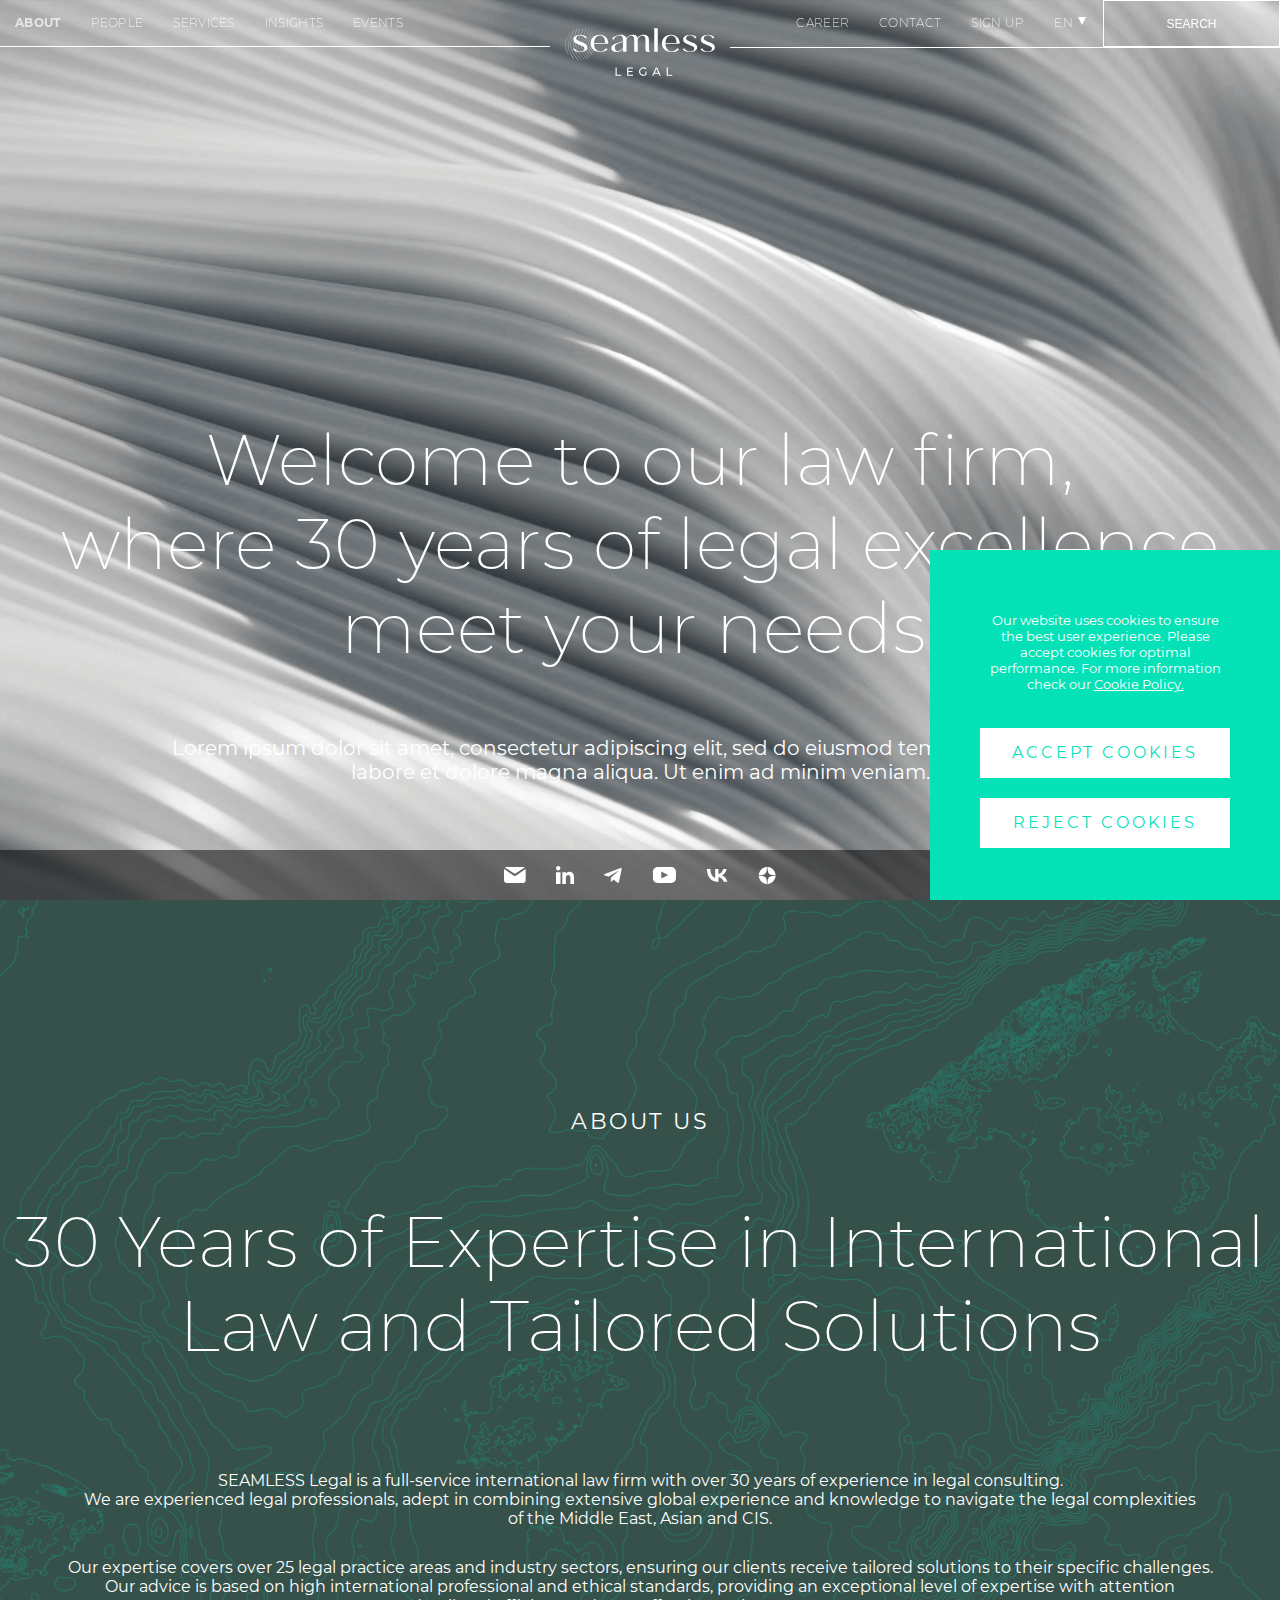
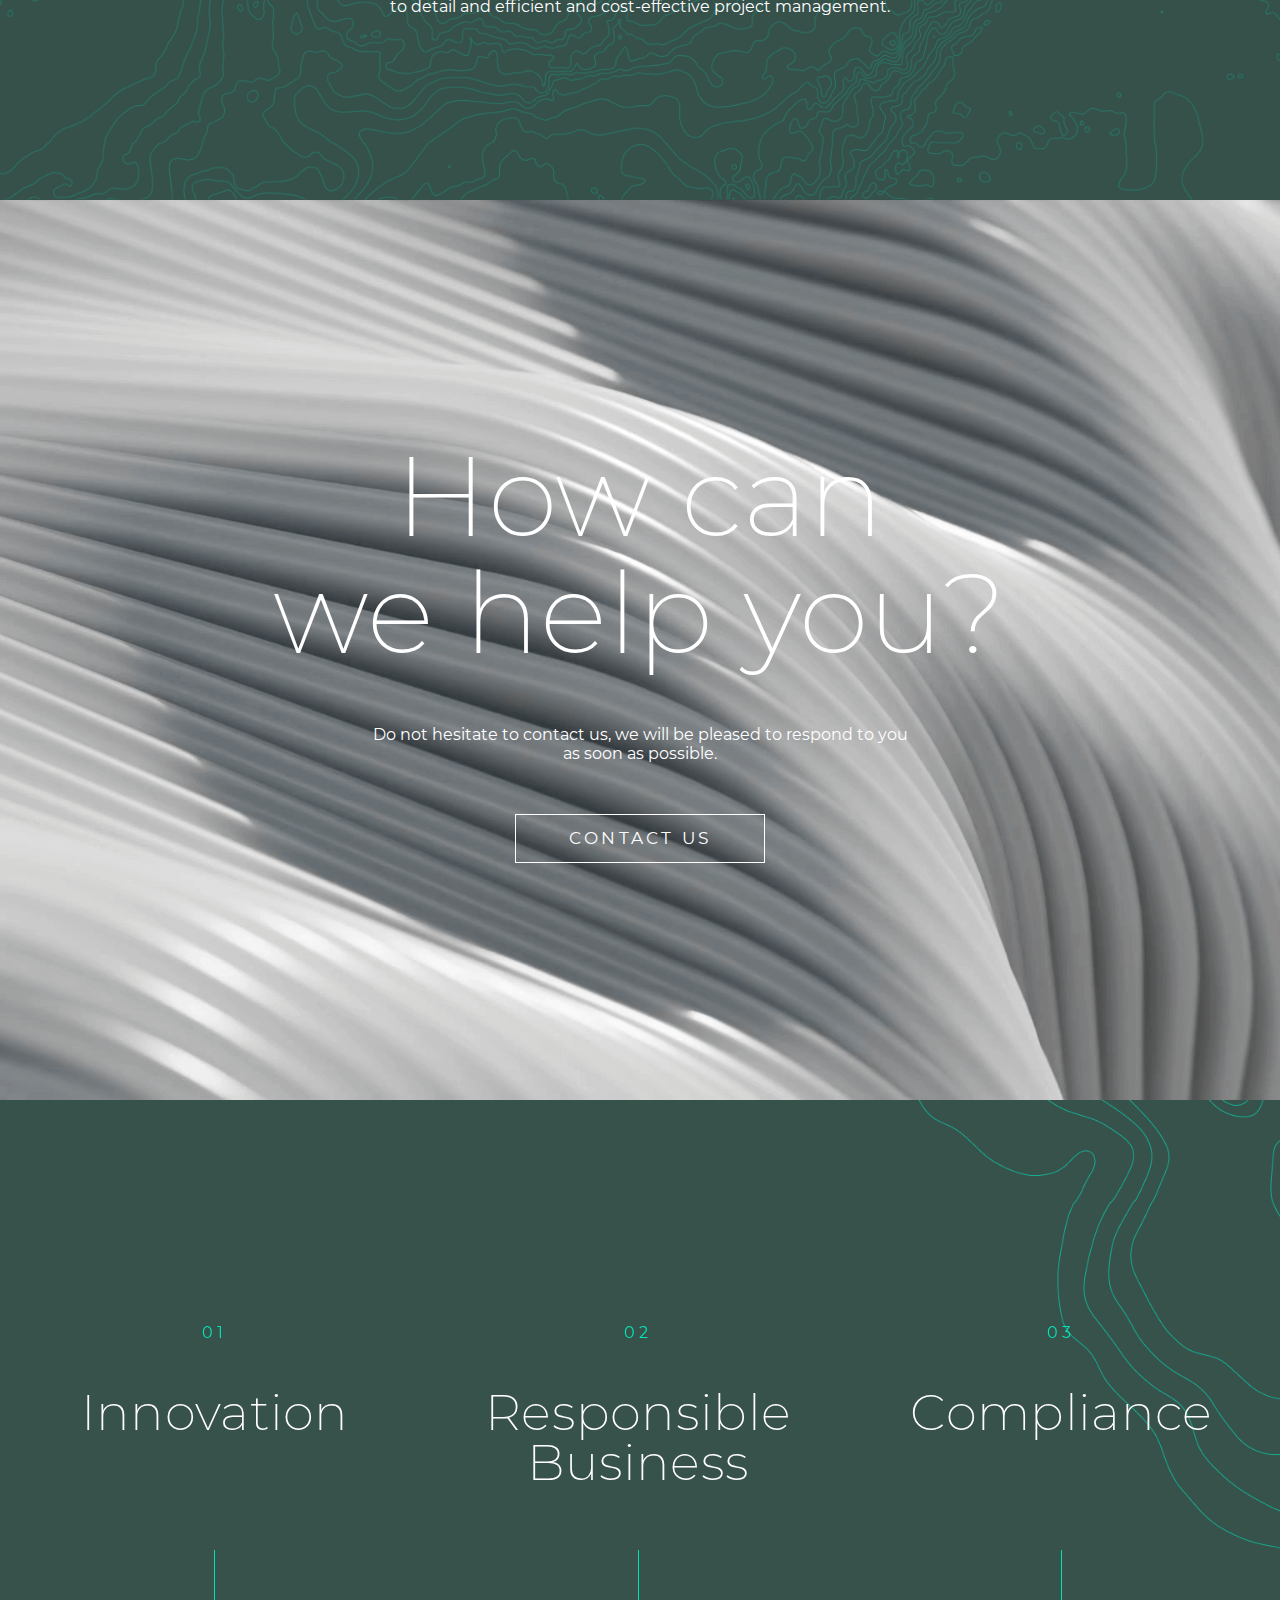
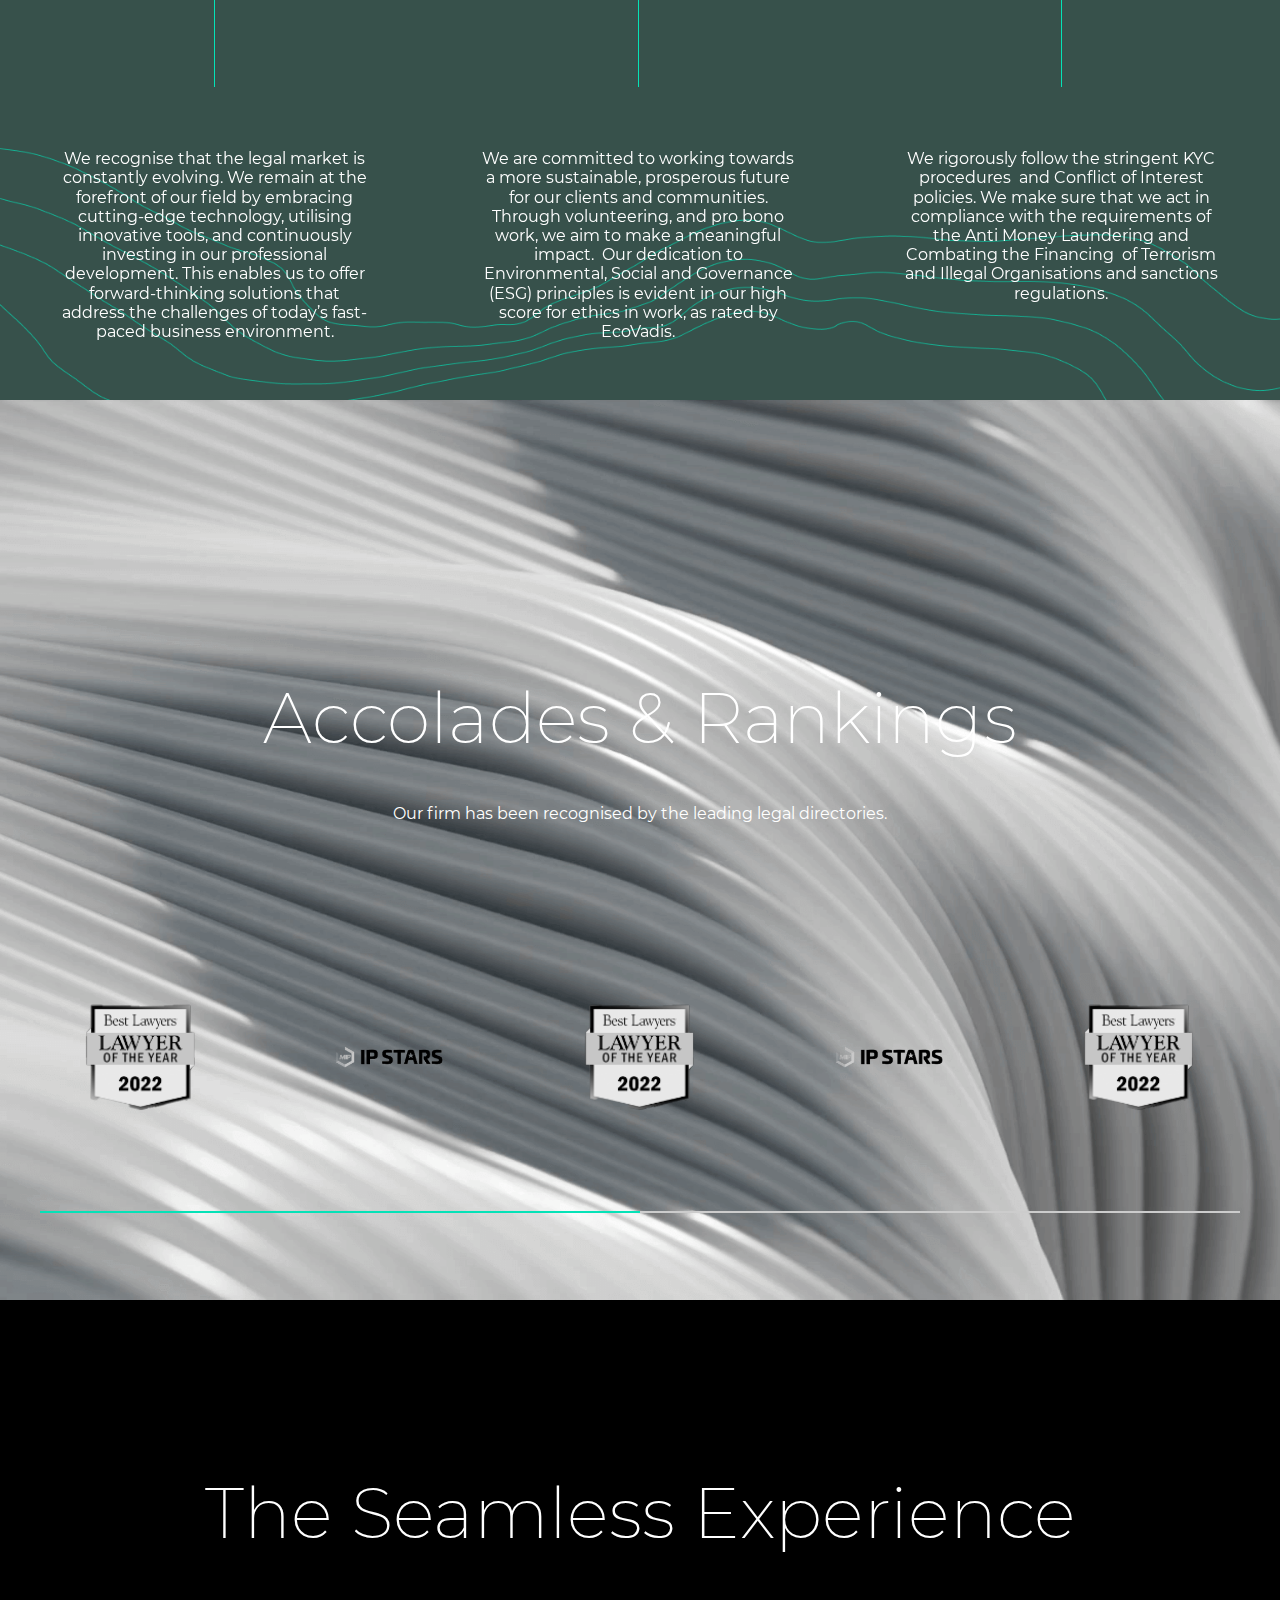
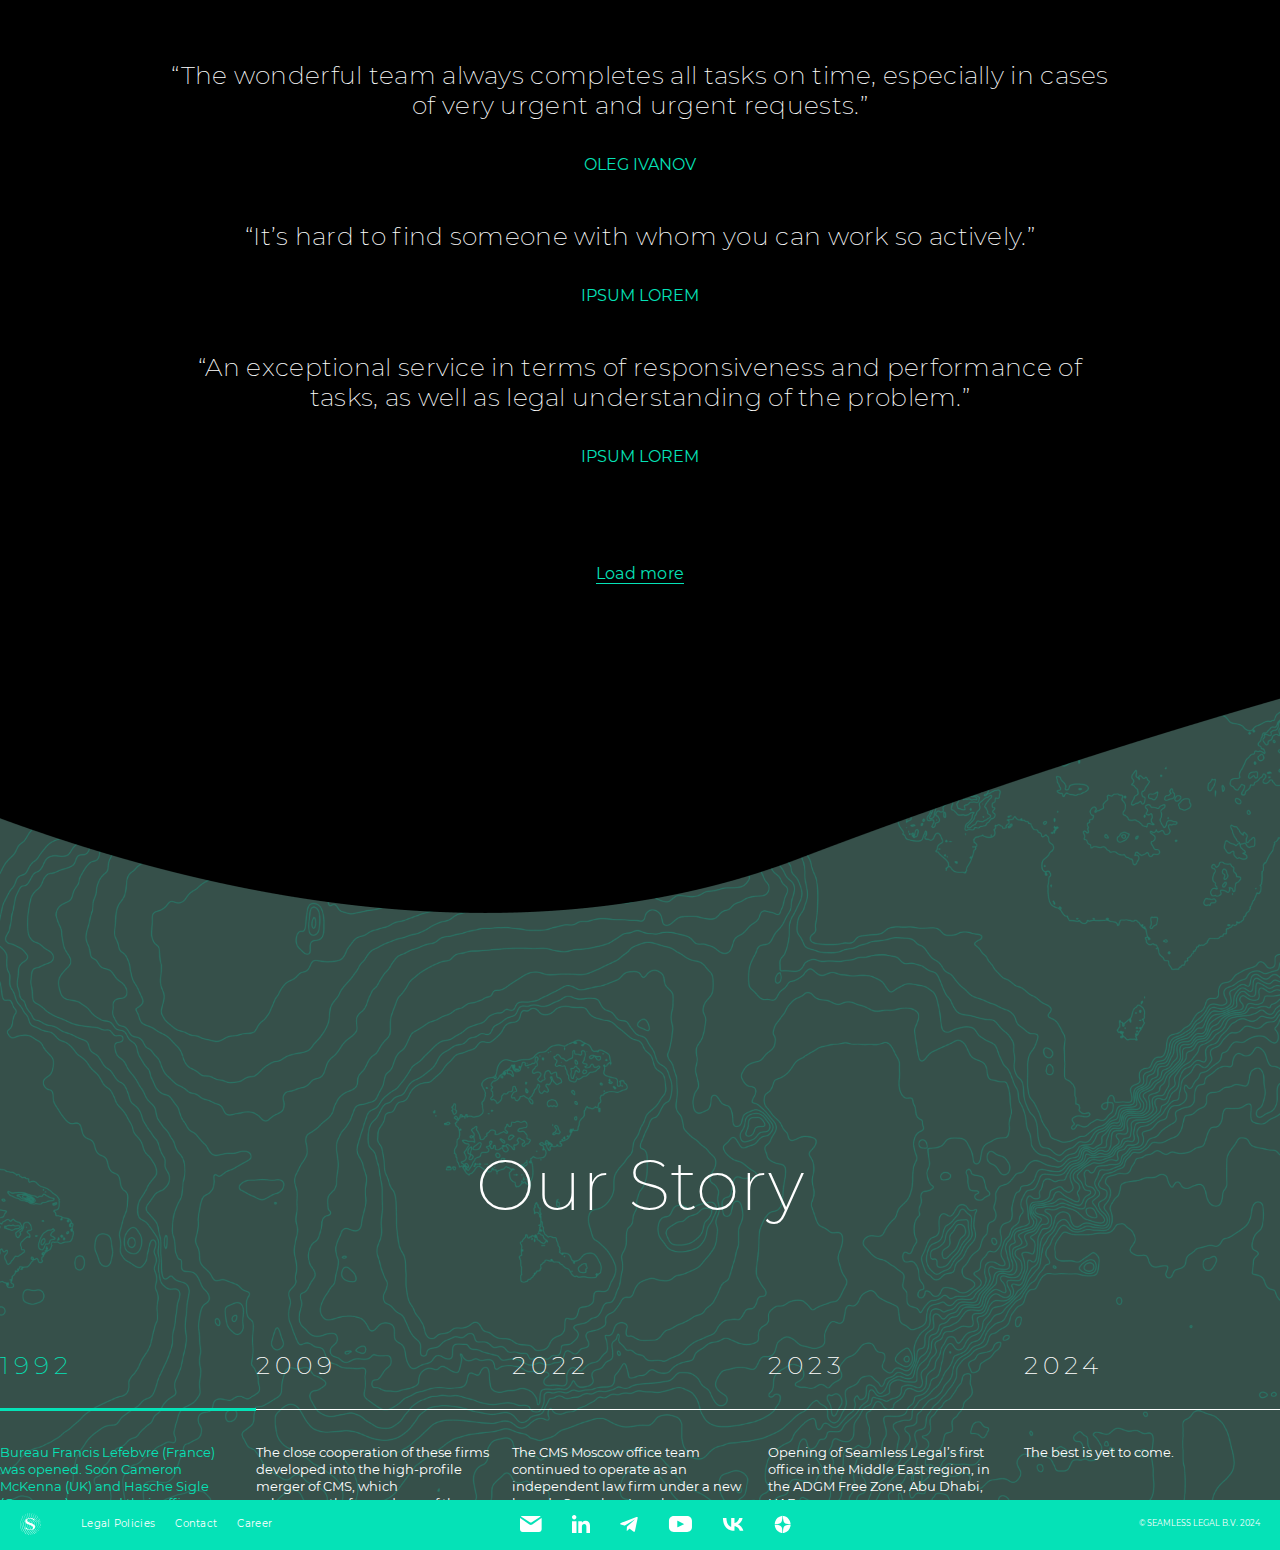
==== index.html @ 7c14d19d "Final code" ====
<!DOCTYPE html>
<html lang="en">

<head>
    <meta charset="UTF-8">
    <meta http-equiv="X-UA-Compatible" content="IE=edge">
    <meta name="Seamless" content="Seamless" />
    <meta name="viewport" content="width=device-width, initial-scale=1.0, maximum-scale=1.0">
    <link rel="shortcut icon" href="./img/favicon.png">
    <title>Seamless</title>
    <link rel="stylesheet" href="./scss/main/main.min.css">
    <link rel="stylesheet" href="./js/plugins/owl-carousel/scss/owl.carousel.min.css">
</head>

<body>
    <header class="header_fixed">
        <div class="header_left">
            <div class="header_left_menu_mobile">
                <span></span>
                <span></span>
                <span></span>
            </div>
            <div class="header_left_menu">
                <ul>
                    <li><a class="current" href="#">ABOUT</a></li>
                    <li><a href="#">PEOPLE</a></li>
                    <li><a href="#">SERVICES</a></li>
                    <li><a href="#">INSIGHTS</a></li>
                    <li><a href="#">EVENTS</a></li>
                </ul>
            </div>
        </div>
        <div class="header_logo">
            <a href="/">
                <img src="./img/header/main-logo.svg" alt="Seamless legal">
            </a>
        </div>
        <div class="header_right">
            <div class="header_right_links">
                <ul>
                    <li><a href="#">CAREER</a></li>
                    <li><a href="#">CONTACT</a></li>
                </ul>
            </div>
            <div class="header_right_account">
                <a class="current" href="#">SIGN UP</a>
                <a href="#">SIGN OUT</a>
            </div>
            <div class="header_right_language">
                <ul>
                    <li>
                        <a class="current" href="#">EN</a>
                        <div class="header_right_language_hidden">
                            <a href="#">RUS</a>
                            <a href="#">FRA</a>
                        </div>
                    </li>
                </ul>
            </div>
            <div class="header_right_search">
                <input type="text" placeholder="SEARCH">
            </div>
        </div>
    </header>

    <div class="main home_page">

        <main class="main_content">

            <section class="welcome">
                <div class="inner_wrap">
                    <div class="welcome_content">
                        <h2>Welcome to our law firm,</br>
                            where 30 years of legal excellence</br>
                            meet your needs.</h2>
                        <p>Lorem ipsum dolor sit amet, consectetur adipiscing elit, sed do eiusmod tempor incididunt
                            ut labore et dolore magna aliqua. Ut enim ad minim veniam.</p>
                        <a class="welcome-link-slide" href="#about_us">
                            <img src="./img/page-home/section_welcome/icons/recrangle.svg" alt="Rectangle">
                        </a>
                    </div>
                </div>
            </section>

            <section id="about_us" class="about_us">
                <div class="inner_wrap">
                    <div class="about_us_content">
                        <div class="about_us_content_items">
                            <h4>ABOUT US</h4>
                            <h2>30 Years of Expertise in International
                            Law and Tailored Solutions</h2>
                            <p>SEAMLESS Legal is a full-service international law firm with over 30 years of experience in legal consulting.</br>
                                We are experienced legal professionals, adept in combining extensive global experience and knowledge to navigate the legal complexities</br> 
                                of the Middle East, Asian and CIS.</p>
                            <p>Our expertise covers over 25 legal practice areas and industry sectors, ensuring our clients receive tailored solutions to their specific challenges.</br> 
                                Our advice is based on high international professional and ethical standards, providing an exceptional level of expertise with attention</br> 
                                to detail and efficient and cost-effective project management.</p>
                        </div>
                    </div>
                </div>
            </section>

            <section class="contact_us">
                <div class="inner_wrap">
                    <div class="contact_us_content">
                        <h1>How can</br>
                            we help you?</h1>
                        <p>Do not hesitate to contact us, we will be pleased to respond to you</br>
                            as soon as possible.</p>
                        <a class="contact_us_btn transparent_button" href="#">CONTACT US</a>
                    </div>
                </div>
            </section>

            <section class="key_words">
                <div class="key_words_content owl-carousel owl-theme">
                    <div class="key_words_content_item">
                        <span>01</span>
                        <h3>Innovation</h3>
                        <div></div>
                        <p>We recognise that the legal market is constantly evolving. We remain at the forefront of our field by embracing cutting-edge technology, utilising innovative tools, and continuously investing in our professional development. This enables us to offer forward-thinking solutions that address the challenges of today’s fast-paced business environment.</p>
                    </div>
                    <div class="key_words_content_item">
                        <span>02</span>
                        <h3>Responsible Business</h3>
                        <div></div>
                        <p>We are committed to working towards a more 
                            sustainable, prosperous future for our clients and 
                            communities. Through volunteering, and pro bono work, 
                            we aim to make a meaningful  impact.  Our dedication to Environmental, Social and Governance (ESG) principles is evident in our high score for ethics in work, as rated by EcoVadis. </p>
                    </div>
                    <div class="key_words_content_item">
                        <span>03</span>
                        <h3>Compliance</h3>
                        <div></div>
                        <p>We rigorously follow the stringent KYC procedures  and Conflict of Interest policies. We make sure that we act in compliance with the requirements of the Anti Money Laundering and Combating the Financing  of Terrorism and Illegal Organisations and sanctions regulations.</p>
                    </div>
                </div>
            </section>

            <section class="accolades_rankings">
                <div class="inner_wrap">
                    <div class="accolades_rankings_content">
                        <h2>Accolades & Rankings</h2>
                        <p>Our firm has been recognised by the leading legal directories.</p>
                        <div class="accolades_rankings_slider owl-carousel owl-theme">
                            <div class="item">
                                <img src="./img/page-home/section_accolades_rankings/slider_logos/logo.png" alt="Ip Stars">
                            </div>
                            <div class="item">
                                <img src="./img/page-home/section_accolades_rankings/slider_logos/logo2.png" alt="Best Lawyer">
                            </div>
                            <div class="item">
                                <img src="./img/page-home/section_accolades_rankings/slider_logos/logo.png" alt="Ip Stars">
                            </div>
                            <div class="item">
                                <img src="./img/page-home/section_accolades_rankings/slider_logos/logo2.png" alt="Best Lawyer">
                            </div>
                            <div class="item">
                                <img src="./img/page-home/section_accolades_rankings/slider_logos/logo.png" alt="Ip Stars">
                            </div>
                            <div class="item">
                                <img src="./img/page-home/section_accolades_rankings/slider_logos/logo2.png" alt="Best Lawyer">
                            </div>
                            <div class="item">
                                <img src="./img/page-home/section_accolades_rankings/slider_logos/logo.png" alt="Ip Stars">
                            </div>
                            <div class="item">
                                <img src="./img/page-home/section_accolades_rankings/slider_logos/logo2.png" alt="Best Lawyer">
                            </div>
                        </div>
                    </div>
                </div>
            </section>

            <section class="seamless_experience">
                <div class="inner_wrap">
                    <div class="seamless_experience_content">
                        <h2>The Seamless Experience</h2>
                        <div class="seamless_experience_content_list">
                            <h5>“The wonderful team always completes all tasks on time, 
                                especially in cases of very urgent and urgent requests.”</h5>
                            <p>OLEG IVANOV</p>
                            <h5>“It’s hard to find someone with whom you can work so actively.”</h5>
                            <p>IPSUM LOREM</p>
                            <h5>“An exceptional service in terms of responsiveness and performance of tasks, 
                                as well as legal understanding of the problem.”</h5>
                            <p>IPSUM LOREM</p>
                        </div>
                        <a class="seamless_experience_load_more_btn">Load more</a>
                        <div class="seamless_experience_content_list_extra">
                            <h5>“The wonderful team always completes all tasks on time, 
                                especially in cases of very urgent and urgent requests.”</h5>
                            <p>OLEG IVANOV</p>
                            <h5>“It’s hard to find someone with whom you can work so actively.”</h5>
                            <p>IPSUM LOREM</p>
                            <h5>“An exceptional service in terms of responsiveness and performance of tasks, 
                                as well as legal understanding of the problem.”</h5>
                            <p>IPSUM LOREM</p>
                        </div>
                    </div>
                </div>
            </section>

            <section class="our_story">
                <div class="inner_wrap">
                    <div class="our_story_content">
                        <h2>Our Story</h2>
                        <div class="our_story_content_list">
                            <div class="our_story_content_list_item active">
                                <h4>1992</h4>
                                <p>Bureau Francis Lefebvre (France) was opened. Soon Cameron McKenna (UK) and Hasche Sigle (Germany) opened their offices as well.</p>
                            </div>
                            <div class="our_story_content_list_item">
                                <h4>2009</h4>
                                <p>The close cooperation of these firms developed into the high-profile merger of CMS, which subsequently formed one of the most reputable and experienced international full-service law firms.</p>
                            </div>
                            <div class="our_story_content_list_item">
                                <h4>2022</h4>
                                <p>The CMS Moscow office team continued to operate as an independent law firm under a new brand - Seamless Legal.</p>
                            </div>
                            <div class="our_story_content_list_item">
                                <h4>2023</h4>
                                <p>Opening of Seamless Legal’s first office in the Middle East region, in the ADGM Free Zone, Abu Dhabi, UAE.</p>
                            </div>
                            <div class="our_story_content_list_item">
                                <h4>2024</h4>
                                <p>The best is yet to come.</p>
                            </div>
                        </div>
                        <div class="our_story_content_list_mobile">
                            <div class="our_story_content_list_items">
                                <div class="our_story_content_list_item">
                                    <div class="our_story_content_list_item_wrap">
                                        <h4>1992</h4>
                                        <p>Bureau Francis Lefebvre (France) was opened. Soon Cameron McKenna (UK) and Hasche Sigle (Germany) opened their offices as well.</p>
                                    </div>
                                    <div class="our_story_content_list_item_wrap">
                                        <h4>2009</h4>
                                        <p>The close cooperation of these firms developed into the high-profile merger of CMS, which subsequently formed one of the most reputable and experienced international full-service law firms.</p>
                                    </div>
                                    <div class="our_story_content_list_item_wrap">
                                        <h4>2022</h4>
                                        <p>The CMS Moscow office team continued to operate as an independent law firm under a new brand - Seamless Legal.</p>
                                    </div>
                                </div>
                                <div class="our_story_content_list_item">
                                    <div class="our_story_content_list_item_wrap">
                                        <h4>1992</h4>
                                        <p>Bureau Francis Lefebvre (France) was opened. Soon Cameron McKenna (UK) and Hasche Sigle (Germany) opened their offices as well.</p>
                                    </div>
                                    <div class="our_story_content_list_item_wrap">
                                        <h4>2009</h4>
                                        <p>The close cooperation of these firms developed into the high-profile merger of CMS, which subsequently formed one of the most reputable and experienced international full-service law firms.</p>
                                    </div>
                                    <div class="our_story_content_list_item_wrap">
                                        <h4>2022</h4>
                                        <p>The CMS Moscow office team continued to operate as an independent law firm under a new brand - Seamless Legal.</p>
                                    </div>
                                </div>
                                <div class="our_story_content_list_item">
                                    <div class="our_story_content_list_item_wrap">
                                        <h4>1992</h4>
                                        <p>Bureau Francis Lefebvre (France) was opened. Soon Cameron McKenna (UK) and Hasche Sigle (Germany) opened their offices as well.</p>
                                    </div>
                                    <div class="our_story_content_list_item_wrap">
                                        <h4>2009</h4>
                                        <p>The close cooperation of these firms developed into the high-profile merger of CMS, which subsequently formed one of the most reputable and experienced international full-service law firms.</p>
                                    </div>
                                    <div class="our_story_content_list_item_wrap">
                                        <h4>2022</h4>
                                        <p>The CMS Moscow office team continued to operate as an independent law firm under a new brand - Seamless Legal.</p>
                                    </div>
                                </div>
                            </div>
                        </div>
                    </div>
                </div>
            </section>

            <footer class="footer_main">
                <div class="inner_wrap">
                    <div class="footer_main_content">
                        <div class="footer_main_menu">
                            <div class="footer_main_menu_logo">
                                <img src="./img/footer/icons/logo-min.svg" alt="Seamless logo">
                            </div>
                            <div class="footer_main_menu_list">
                                <ul>
                                    <li><a href="#">Legal Policies</a></li>
                                    <li><a href="#">Contact</a></li>
                                    <li><a href="#">Career</a></li>
                                </ul>
                            </div>
                        </div>
                        <div class="footer_main_links">
                            <ul>
                                <li>
                                    <a href="#">
                                        <img src="./img/footer/icons/mail.svg" alt="Mail">
                                    </a>
                                </li>
                                <li>
                                    <a href="#">
                                        <img src="./img/footer/icons/linkedin.svg" alt="LinkedIn">
                                    </a>
                                </li>
                                <li>
                                    <a href="#">
                                        <img src="./img/footer/icons/telegram.svg" alt="Telegram">
                                    </a>
                                </li>
                                <li>
                                    <a href="#">
                                        <img src="./img/footer/icons/youtube.svg" alt="Youtube">
                                    </a>
                                </li>
                                <li>
                                    <a href="#">
                                        <img src="./img/footer/icons/vk.svg" alt="VK">
                                    </a>
                                </li>
                                <li>
                                    <a href="#">
                                        <img src="./img/footer/icons/dzen.svg" alt="Dzen">
                                    </a>
                                </li>
                            </ul>
                        </div>
                        <div class="footer_main_copyright">
                            <p>© SEAMLESS LEGAL B.V. 2024</p>
                        </div>
                    </div>
                </div>
            </footer>

        </main>

    </div>

    <footer class="footer_fixed">
        <div class="footer_fixed_content">
            <ul>
                <li>
                    <a href="#">
                        <img src="./img/footer/icons/mail.svg" alt="Mail">
                    </a>
                </li>
                <li>
                    <a href="#">
                        <img src="./img/footer/icons/linkedin.svg" alt="LinkedIn">
                    </a>
                </li>
                <li>
                    <a href="#">
                        <img src="./img/footer/icons/telegram.svg" alt="Telegram">
                    </a>
                </li>
                <li>
                    <a href="#">
                        <img src="./img/footer/icons/youtube.svg" alt="Youtube">
                    </a>
                </li>
                <li>
                    <a href="#">
                        <img src="./img/footer/icons/vk.svg" alt="VK">
                    </a>
                </li>
                <li>
                    <a href="#">
                        <img src="./img/footer/icons/dzen.svg" alt="Dzen">
                    </a>
                </li>
            </ul>
            <div class="cookies">
                <p>Our website uses cookies to ensure the best user experience. Please accept cookies for optimal performance. For more information check our <a href="#">Cookie Policy.</a></p>
                <a href="#">ACCEPT COOKIES</a>
                <a href="#">REJECT COOKIES</a>
            </div>
        </div>
    </footer>

    <!-- Mobile header menu -->
    <div class="mobile_header_menu">
        <div class="mobile_header_menu_content">
            <div class="mobile_header_menu_top">
                <div class="mobile_header_menu_top_btn">
                    <span></span>
                    <span></span>
                    <span></span>
                </div>
                <a class="mobile_header_menu_top_logo" href="/">
                    <img src="./img/header/main-logo.svg" alt="Seamless logo">
                </a>
            </div>
            <div class="mobile_header_menu_search">
                <input type="text" placeholder="SEARCH">
            </div>
            <div class="mobile_header_menu_list">
                <ul>
                    <li><a href="#">ABOUT</a></li>
                    <li><a href="#">PEOPLE</a></li>
                    <li><a href="#">SERVICES</a></li>
                    <li><a href="#">INSIGHTS</a></li>
                    <li><a href="#">EVENTS</a></li>
                    <li><a href="#">CAREER</a></li>
                    <li><a href="#">CONTACT</a></li>
                </ul>
            </div>
            <div class="mobile_header_menu_languages">
                <a class="current" href="#">ENGLISH</a>
                <a href="#">RUSSIAN</a>
                <a href="#">FRENCH</a>
            </div>
            <div class="mobile_header_menu_social_links">
                <ul>
                    <li>
                        <a href="#">
                            <img src="./img/footer/icons/mail.svg" alt="Mail">
                        </a>
                    </li>
                    <li>
                        <a href="#">
                            <img src="./img/footer/icons/linkedin.svg" alt="LinkedIn">
                        </a>
                    </li>
                    <li>
                        <a href="#">
                            <img src="./img/footer/icons/telegram.svg" alt="Telegram">
                        </a>
                    </li>
                    <li>
                        <a href="#">
                            <img src="./img/footer/icons/youtube.svg" alt="Youtube">
                        </a>
                    </li>
                    <li>
                        <a href="#">
                            <img src="./img/footer/icons/vk.svg" alt="VK">
                        </a>
                    </li>
                    <li>
                        <a href="#">
                            <img src="./img/footer/icons/dzen.svg" alt="Dzen">
                        </a>
                    </li>
                </ul>
            </div>
        </div>
    </div>

    <!-- Popup Contact Us -->
    <div class="popup_contact_us">
        <a class="popup_contact_us_close" href="#">
            <img src="./img/general-icons/close.svg" alt="Close popup">
        </a>
        <div class="popup_contact_us_content">
            <form id="contact_us_form" action="">
                <div class="contact_us_form_title">
                    <h2>Feel free to contact us!</h2>
                    <p>If you have any questions</p>
                </div>
                <input class="contact_us_form_name" name="name" type="text" placeholder="NAME">
                <input class="contact_us_form_email" name="email" type="text" placeholder="EMAIL">
                <textarea name="message" id="contact_us_form_message" cols="30" rows="10" placeholder="START YOUR MESSAGE HERE…"></textarea>
                <div class="contact_us_form_bottom">
                    <div class="contact_us_form_agreements">
                        <div class="contact_us_form_agreements_content">
                            <input type="checkbox">
                            <div class="contact_us_form_agreements_content_text">
                                <p>By including your personal data on this form you agree to it being used</p>
                                <p>in accordance with our <a href="#">Privacy Policy.</a></p>
                            </div>
                        </div>
                        <div class="contact_us_form_agreements_content">
                            <input type="checkbox">
                            <div class="contact_us_form_agreements_content_text">
                                <p>Sign up for our free newsletters to regularly receive deals update.</p>
                            </div>
                        </div>
                    </div>
                    <div class="contact_us_form_bbutton">
                        <button class="contact_us_form_btn">SEND</button>
                    </div>
                </div>
            </form>
        </div>
    </div>

    <!-- =========== Scripts =========== -->
    <script src="./js/library/jquery-3.6.4.min.js"></script>
    <script src="./js/plugins/owl-carousel/js/owl.carousel.min.js"></script>
    <script src="./js/common.js"></script>
</body>

</html>
---- scss/main/main.min.css ----
*{padding:0;margin:0;border:none;box-sizing:border-box}*::before,*::after{box-sizing:border-box}a{display:block;box-sizing:border-box}a,a:visited{text-decoration:none}a:hover{color:inherit;text-decoration:none}a:focus,a:active{outline:none}aside,nav,footer,header,section,main{display:block;position:relative}ul{list-style:none}img,svg{vertical-align:top;max-width:100%;height:auto}input::-ms-clear{display:none}button,input[type=submit]{display:inline-block;box-shadow:none;background-color:rgba(0,0,0,0);background:none;cursor:pointer}input:focus,input:active,button:focus,button:active{outline:none}input{box-sizing:border-box}button::-moz-focus-inner{padding:0;border:0}label{cursor:pointer}legend{display:block}html{scroll-behavior:smooth}body{font-family:"Montserrat",sans-serif;font-weight:400;letter-spacing:.3px;line-height:1.2;margin:0;height:100%;min-width:340px;display:flex;flex-direction:column;align-items:center;justify-content:center}h1{font-weight:200;font-size:113.26px;pointer-events:none}h2{font-weight:200;font-size:70px;pointer-events:none}h3{font-weight:300;font-size:50px;pointer-events:none}h4{font-weight:400;font-size:22px;pointer-events:none}h5{font-weight:400;font-size:18px;pointer-events:none}p{font-size:16px;letter-spacing:0;margin:0}span{display:block}input::-webkit-outer-spin-button,input::-webkit-inner-spin-button{-webkit-appearance:none;margin:0}.transparent_button{background-color:rgba(0,0,0,0);border:1px solid #fff;color:#fff;display:block;font-family:"Montserrat";font-style:normal;font-weight:normal;font-size:16.53px;letter-spacing:3.2px;padding:14px 10px;text-align:center;text-decoration:none;text-transform:uppercase;transition:ease-in-out .2s;height:auto;max-height:50px;width:100%;max-width:250px}.transparent_button:hover{color:#000;background-color:#fff}.main_content{flex:1 1 auto;padding:0;width:100%}.main{display:flex;flex-direction:column;margin:0 auto;position:relative;width:100%;min-height:100vh;max-width:1920px;overflow:hidden}.inner_wrap{display:block;max-width:1920px;margin:0 auto;padding:0;height:100%}@font-face{font-family:"Montserrat";src:url("./../../fonts/Montserrat/Montserrat-ExtraLight.eot");src:local("Montserrat ExtraLight"),local("./../../fonts/Montserrat/Montserrat-ExtraLight"),url("./../../fonts/Montserrat/Montserrat-ExtraLight.eot?#iefix") format("embedded-opentype"),url("./../../fonts/Montserrat/Montserrat-ExtraLight.woff") format("woff"),url("./../../fonts/Montserrat/Montserrat-ExtraLight.ttf") format("truetype");font-weight:200;font-style:normal}@font-face{font-family:"Montserrat";src:url("./../../fonts/Montserrat/Montserrat-Regular.eot");src:local("Montserrat Regular"),local("./../../fonts/Montserrat/Montserrat-Regular"),url("./../../fonts/Montserrat/Montserrat-Regular.eot?#iefix") format("embedded-opentype"),url("./../../fonts/Montserrat/Montserrat-Regular.woff") format("woff"),url("./../../fonts/Montserrat/Montserrat-Regular.ttf") format("truetype");font-weight:normal;font-style:normal}@font-face{font-family:"Montserrat";src:url("./../../fonts/Montserrat/Montserrat-Bold.eot");src:local("Montserrat Bold"),local("./../../fonts/Montserrat/Montserrat-Bold"),url("./../../fonts/Montserrat/Montserrat-Bold.eot?#iefix") format("embedded-opentype"),url("./../../fonts/Montserrat/Montserrat-Bold.woff") format("woff"),url("./../../fonts/Montserrat/Montserrat-Bold.ttf") format("truetype");font-weight:bold;font-style:normal}.header_fixed{background:rgba(0,0,0,0);display:flex;flex-direction:row;align-items:flex-start;justify-content:center;max-height:100px;position:fixed;top:0;width:100%;max-width:1920px;z-index:2;transition:ease-in-out .2s}.header_fixed.active{background:linear-gradient(180deg, rgba(0, 0, 0, 0.9) 0%, rgba(0, 0, 0, 0.4) 60%, rgba(0, 0, 0, 0) 100%)}.header_fixed .header_left{border-bottom:1px solid #fff;max-height:100px;width:100%}.header_fixed .header_left .header_left_menu_mobile{display:none;flex-direction:column;align-items:center;justify-content:center}.header_fixed .header_left .header_left_menu_mobile span{background-color:#fff;display:block;height:1px;width:27px}.header_fixed .header_left .header_left_menu_mobile span:nth-child(2){margin:9px 0}.header_fixed .header_left .header_left_menu ul{display:flex;flex-direction:row;align-items:center;justify-content:flex-start}.header_fixed .header_left .header_left_menu ul li a{color:#fff;font-size:15px;font-weight:300;padding:16px 33px;opacity:1;text-transform:uppercase;transition:ease-in-out .2s}.header_fixed .header_left .header_left_menu ul li a:hover{opacity:.7}.header_fixed .header_left .header_left_menu ul li a.current{font-weight:bold}.header_fixed .header_logo{padding:0;max-height:100px;margin:0 42px}.header_fixed .header_logo a{padding:28px 0 0;font-weight:300}.header_fixed .header_logo a img{width:100%;max-width:201.41px;min-width:200px}.header_fixed .header_right{border-bottom:1px solid #fff;display:flex;flex-direction:row;align-items:center;justify-content:flex-end;max-height:100px;width:100%}.header_fixed .header_right .header_right_links ul{display:flex;flex-direction:row;align-items:center;justify-content:center}.header_fixed .header_right .header_right_links ul li a{color:#fff;font-weight:300;opacity:1;padding:15px 32px;transition:ease-in-out .2s}.header_fixed .header_right .header_right_links ul li a:hover{opacity:.7}.header_fixed .header_right .header_right_account{margin:0 0 0 30px}.header_fixed .header_right .header_right_account a{display:none;color:#fff;font-weight:300;opacity:1;transition:ease-in-out .2s}.header_fixed .header_right .header_right_account a:hover{opacity:.7}.header_fixed .header_right .header_right_account a.current{display:block}.header_fixed .header_right .header_right_language{margin:0}.header_fixed .header_right .header_right_language ul li{position:relative}.header_fixed .header_right .header_right_language ul li .header_right_language_hidden{background-color:#fff;display:none;position:absolute;padding:4px;border-radius:4px;right:-15px;bottom:-40px}.header_fixed .header_right .header_right_language ul li .header_right_language_hidden.active{display:block}.header_fixed .header_right .header_right_language ul li .header_right_language_hidden a{color:#000;margin:0 0 10px 0;position:relative;transition:ease-in-out .2s}.header_fixed .header_right .header_right_language ul li .header_right_language_hidden a:last-child{margin:0}.header_fixed .header_right .header_right_language ul li a{color:#fff;font-weight:300}.header_fixed .header_right .header_right_language ul li a.current{display:block;padding:15px 0 15px 70px;opacity:1;position:relative;transition:ease-in-out .2s}.header_fixed .header_right .header_right_language ul li a.current:hover{opacity:.7}.header_fixed .header_right .header_right_language ul li a.current:hover::before{opacity:.7}.header_fixed .header_right .header_right_language ul li a.current::before{border:4px solid rgba(0,0,0,0);border-top:8px solid #fff;content:"";opacity:1;position:absolute;right:-13px;bottom:17px;transition:ease-in-out .2s}.header_fixed .header_right .header_right_search{margin:0 0 0 79px}.header_fixed .header_right .header_right_search input{border:1px solid #fff;background-color:rgba(0,0,0,0);color:#fff;font-weight:300;padding:15.5px 10px;max-width:178px;width:100%;text-align:center;font-size:15px;max-height:50px;transition:ease-in-out .2s}.header_fixed .header_right .header_right_search input:hover{background-color:rgba(0,0,0,.2)}.header_fixed .header_right .header_right_search input::-moz-placeholder{color:#fff}.header_fixed .header_right .header_right_search input::placeholder{color:#fff}.mobile_header_menu{background:rgba(0,0,0,.7);flex-direction:column;align-items:flex-start;justify-content:flex-start;position:fixed;width:100%;height:100%;left:0;top:0;z-index:10;display:none;transition:all .2s ease-in-out}.mobile_header_menu .mobile_header_menu_content{background-color:#37514b;width:100%;max-width:390px}.mobile_header_menu .mobile_header_menu_content .mobile_header_menu_top{display:flex;flex-direction:row;align-items:center;justify-content:flex-start;padding:30px;width:100%}.mobile_header_menu .mobile_header_menu_content .mobile_header_menu_top .mobile_header_menu_top_btn{cursor:pointer;margin:0 76px 0 0;position:relative;width:35px;height:35px}.mobile_header_menu .mobile_header_menu_content .mobile_header_menu_top .mobile_header_menu_top_btn span{display:block;width:35px;height:2px;background-color:#fff;position:absolute;transition:all .2s ease-in-out}.mobile_header_menu .mobile_header_menu_content .mobile_header_menu_top .mobile_header_menu_top_btn span:nth-child(1){top:16px;left:0;rotate:45deg}.mobile_header_menu .mobile_header_menu_content .mobile_header_menu_top .mobile_header_menu_top_btn span:nth-child(2){opacity:0;top:16px}.mobile_header_menu .mobile_header_menu_content .mobile_header_menu_top .mobile_header_menu_top_btn span:nth-child(3){top:16px;rotate:-45deg}.mobile_header_menu .mobile_header_menu_content .mobile_header_menu_top .mobile_header_menu_top_logo img{height:41px;width:130px}.mobile_header_menu .mobile_header_menu_content .mobile_header_menu_search{padding:20px}.mobile_header_menu .mobile_header_menu_content .mobile_header_menu_search input{border:1px solid #fff;background-color:rgba(0,0,0,0);color:#fff;font-weight:300;padding:15.5px 10px;max-width:332px;width:100%;text-align:center;font-size:16px;max-height:50px;transition:ease-in-out .2s}.mobile_header_menu .mobile_header_menu_content .mobile_header_menu_search input::-moz-placeholder{color:#fff}.mobile_header_menu .mobile_header_menu_content .mobile_header_menu_search input::placeholder{color:#fff}.mobile_header_menu .mobile_header_menu_content .mobile_header_menu_search input:hover{background-color:rgba(0,0,0,.2)}.mobile_header_menu .mobile_header_menu_content .mobile_header_menu_list{padding:35px}.mobile_header_menu .mobile_header_menu_content .mobile_header_menu_list ul li:last-child a{border-bottom:none}.mobile_header_menu .mobile_header_menu_content .mobile_header_menu_list ul li a{border-bottom:1px solid #05e2b7;color:#fff;font-size:16px;padding:16px 0;width:100%;text-align:center;text-transform:uppercase}.mobile_header_menu .mobile_header_menu_content .mobile_header_menu_languages{display:flex;flex-direction:row;align-items:center;justify-content:space-between;padding:70px 30px 20px 30px}.mobile_header_menu .mobile_header_menu_content .mobile_header_menu_languages a{border-bottom:1px solid rgba(0,0,0,0);color:#fff;display:inline-block;font-size:10px;font-weight:300;padding:10px 0;text-align:center;text-transform:uppercase}.mobile_header_menu .mobile_header_menu_content .mobile_header_menu_languages a.current{border-bottom:1px solid #fff;font-weight:bold}.mobile_header_menu .mobile_header_menu_content .mobile_header_menu_social_links{background-color:#05e2b7}.mobile_header_menu .mobile_header_menu_content .mobile_header_menu_social_links ul{display:flex;flex-direction:row;align-items:center;justify-content:center}.mobile_header_menu .mobile_header_menu_content .mobile_header_menu_social_links ul li a{display:flex;flex-direction:row;align-items:center;justify-content:center;padding:15px 15px}.mobile_header_menu .mobile_header_menu_content .mobile_header_menu_social_links ul li a img{filter:brightness(0) saturate(100%) invert(100%) sepia(100%) saturate(0%) hue-rotate(104deg) brightness(103%) contrast(103%);max-width:24px;max-height:18px;transition:ease-in-out .2s}.mobile_header_menu .mobile_header_menu_content .mobile_header_menu_social_links ul li a:hover img{filter:brightness(0) saturate(100%)}.mobile_header_menu.active{display:flex}@media only screen and (max-width: 1800px){.header_fixed .header_left .header_left_menu ul li a{font-size:14px;padding:16px 25px}.header_fixed .header_logo{margin:0 35px}.header_fixed .header_logo a img{min-width:180px}.header_fixed .header_right .header_right_links ul li a{font-size:14px;padding:15px 25px}.header_fixed .header_right .header_right_account{margin:0 0 0 25px}.header_fixed .header_right .header_right_account a{font-size:14px}.header_fixed .header_right .header_right_language ul li a{font-size:14px}.header_fixed .header_right .header_right_language ul li a.current{padding:15px 0 15px 50px}.header_fixed .header_right .header_right_search{margin:0 0 0 65px}.header_fixed .header_right .header_right_search input{font-size:14px}}@media only screen and (max-width: 1600px){.header_fixed .header_left .header_left_menu ul li a{font-size:12px;padding:16px 15px}.header_fixed .header_logo{margin:0 15px}.header_fixed .header_logo a img{min-width:150px}.header_fixed .header_right .header_right_links ul li a{font-size:12px;padding:15px 15px}.header_fixed .header_right .header_right_account{margin:0 0 0 15px}.header_fixed .header_right .header_right_account a{font-size:12px}.header_fixed .header_right .header_right_language ul li a{font-size:12px}.header_fixed .header_right .header_right_language ul li a.current{padding:15px 0 15px 30px}.header_fixed .header_right .header_right_search{margin:0 0 0 30px}.header_fixed .header_right .header_right_search input{font-size:12px}}@media only screen and (max-width: 1024px){.header_fixed{align-items:center;padding:0 30px;height:100px}.header_fixed .header_left{border-bottom:none}.header_fixed .header_left .header_left_menu_mobile{display:flex;align-items:flex-start;cursor:pointer;padding:0;opacity:1;transition:ease-in-out .2s}.header_fixed .header_left .header_left_menu_mobile:hover{opacity:.7}.header_fixed .header_left .header_left_menu{display:none}.header_fixed .header_logo{margin:0}.header_fixed .header_logo a{padding:0;width:130px;height:41px}.header_fixed .header_logo a img{width:130px;height:41px}.header_fixed .header_right{border-bottom:none;padding:24.5px 0}.header_fixed .header_right .header_right_links{display:none}.header_fixed .header_right .header_right_account{display:none}.header_fixed .header_right .header_right_language{display:none}.header_fixed .header_right .header_right_search{display:none}}.footer_fixed{display:flex;flex-direction:row;align-items:center;justify-content:center;position:fixed;left:0;bottom:0;width:100%;height:100%;max-height:50px;background:rgba(0,0,0,.5);z-index:1}.footer_fixed .footer_fixed_content{max-width:1920px;width:100%;margin:0 auto}.footer_fixed .footer_fixed_content ul{display:flex;flex-direction:row;align-items:center;justify-content:center}.footer_fixed .footer_fixed_content ul li a{display:flex;flex-direction:row;align-items:center;justify-content:center;padding:15px 20px}.footer_fixed .footer_fixed_content ul li a img{filter:brightness(0) saturate(100%) invert(100%) sepia(100%) saturate(0%) hue-rotate(104deg) brightness(103%) contrast(103%);max-width:24px;max-height:18px;transition:ease-in-out .1s}.footer_fixed .footer_fixed_content ul li a:hover img{filter:brightness(0) saturate(100%) invert(82%) sepia(48%) saturate(5598%) hue-rotate(120deg) brightness(103%) contrast(96%)}.footer_fixed .cookies{position:fixed;right:0;bottom:0;padding:62px 50px 50px;background-color:#05e2b7;max-width:350px;max-height:350px;height:100%;width:100%;z-index:1}.footer_fixed .cookies p{color:#fff;font-size:13px;line-height:1.23;letter-spacing:0px;margin:0 0 36px 0;text-align:center}.footer_fixed .cookies p a{display:inline-block;color:#fff;cursor:pointer;text-decoration:underline;transition:ease-in-out .2s}.footer_fixed .cookies p a:hover{text-decoration:none}.footer_fixed .cookies>a{background-color:#fff;border:2px solid #fff;color:#05e2b7;font-size:16px;letter-spacing:3px;margin:0 0 20px 0;padding:13.5px 10px;text-align:center;text-transform:uppercase;width:100%;max-width:250px;height:auto;max-height:50px;transition:ease-in-out .2s}.footer_fixed .cookies>a:hover{background-color:rgba(0,0,0,0);color:#fff}.footer_fixed .cookies>a:last-child{margin:0}@media only screen and (max-width: 1600px){.footer_fixed .footer_fixed_content ul li a{padding:15px 15px}}@media only screen and (max-width: 480px){.footer_fixed .footer_fixed_content .cookies{right:calc(50% - 175px);bottom:70px}}.welcome{background:url("../../img/page-home/section_welcome/bg.png") no-repeat center;background-size:cover;height:100vh;max-height:1080px}.welcome .welcome_content{display:flex;flex-direction:column;align-items:center;justify-content:flex-start;height:100%}.welcome .welcome_content h2{color:#fff;padding:418px 0 66px 0;text-align:center}.welcome .welcome_content p{color:#fff;font-size:20px;max-width:1000px;text-align:center}.welcome .welcome_content a{position:relative;top:129px;transition:ease-in-out .2s}.welcome .welcome_content a:hover{top:132px}@media only screen and (max-width: 1024px){.welcome{padding:0 30px}.welcome .welcome_content h2{font-size:50px}.welcome .welcome_content p{font-size:16px}}@media only screen and (max-width: 480px){.welcome{max-height:844px}.welcome .welcome_content h2{font-size:30px;padding:295px 0 66px 0}.welcome .welcome_content p{font-size:13px}}.about_us{background:url("../../img/page-home/section_about_us/bg.png") no-repeat center;background-size:cover;background-color:#37514b;height:100vh;max-height:1080px}.about_us .about_us_content{display:flex;flex-direction:column;align-items:center;justify-content:center;height:100%;width:100%;max-width:1300px;margin:0 auto;padding:100px 0;text-align:center}.about_us .about_us_content h4{color:#fff;letter-spacing:2.5px;margin:55px 0 64px 0}.about_us .about_us_content h2{color:#fff;margin:0 0 103px 0}.about_us .about_us_content p{color:#fff;margin:0 0 30px 0}@media only screen and (max-width: 1024px){.about_us{padding:0 30px}.about_us .about_us_content .about_us_content_items h4{font-size:17px}.about_us .about_us_content .about_us_content_items h2{font-size:50px}.about_us .about_us_content .about_us_content_items p{font-size:16px}}@media only screen and (max-width: 480px){.about_us{max-height:844px}.about_us .about_us_content{padding:80px 0 30px}.about_us .about_us_content .about_us_content_items h4{font-size:13px;margin:40px 0}.about_us .about_us_content .about_us_content_items h2{font-size:30px;margin:30px 0}.about_us .about_us_content .about_us_content_items p{font-size:13px;margin:50px 0 0 0}}.contact_us{background:url("../../img/page-home/section_welcome/bg.png") no-repeat center;background-size:cover;height:100vh;max-height:1080px}.contact_us .contact_us_content{display:flex;flex-direction:column;align-items:center;justify-content:center;padding:100px 0;height:100%;text-align:center}.contact_us .contact_us_content h1{color:#fff;margin:0 0 53px 0;line-height:1.04}.contact_us .contact_us_content p{color:#fff;margin:0 0 50px 0}.contact_us .contact_us_content a{margin:0 auto}@media only screen and (max-width: 1024px){.contact_us{padding:0 30px}.contact_us .contact_us_content h1{font-size:75px;font-weight:200}.contact_us .contact_us_content p{font-size:16px}}@media only screen and (max-width: 480px){.contact_us{max-height:844px}.contact_us .contact_us_content h1{font-size:50px}.contact_us .contact_us_content p{font-size:13px}}.key_words{background:url("../../img/page-home/section_key_words/bg.png") no-repeat center;background-size:cover;background-color:#37514b;height:100vh;max-height:1080px}.key_words .key_words_content{display:flex;flex-direction:row;align-items:flex-start;justify-content:center;margin:0 auto;padding:100px 0;height:100%;width:100%;max-width:1840px}.key_words .key_words_content .key_words_content_item{display:flex;flex-direction:column;align-items:center;justify-content:center;margin:123px 1% 0 1%}.key_words .key_words_content .key_words_content_item:nth-child(1){margin:123px 1% 0 0}.key_words .key_words_content .key_words_content_item:nth-child(3){margin:123px 0 0 1%}.key_words .key_words_content .key_words_content_item span{color:#05e2b7;letter-spacing:4px;margin:0 0 46px 0;text-align:center}.key_words .key_words_content .key_words_content_item h3{color:#fff;line-height:1;margin:0 0 42px 0;min-height:120px;text-align:center}.key_words .key_words_content .key_words_content_item div{background-color:#05e2b7;margin:0 0 62px 0;text-align:center;height:137px;width:1px}.key_words .key_words_content .key_words_content_item p{color:#fff;font-size:16px;width:85%;text-align:center}.key_words .key_words_content .owl-dots{display:flex;flex-direction:row;align-items:center;justify-content:center;margin:80px 0 0 0;position:relative;left:5%;width:90%}.key_words .key_words_content .owl-dots .owl-dot{padding:20px 0 !important;width:100%}.key_words .key_words_content .owl-dots .owl-dot:hover span{background-color:#aaa}.key_words .key_words_content .owl-dots .owl-dot span{background-color:#ccc;display:block;height:2px;width:100%;transition:ease-in-out .3s}.key_words .key_words_content .owl-dots .owl-dot.active span{background-color:#05e2b7}@media only screen and (max-width: 1600px){.key_words{padding:0 30px}}@media only screen and (max-width: 1024px){.key_words .key_words_content .key_words_content_item h2{font-size:50px}.key_words .key_words_content .key_words_content_item p{font-size:16px}}@media only screen and (max-width: 480px){.key_words{max-height:844px}.key_words .key_words_content{padding:30px 0}.key_words .key_words_content .key_words_content_item{margin:118px 1% 0 1%}.key_words .key_words_content .key_words_content_item>span{margin:0 0 50px 0}.key_words .key_words_content .key_words_content_item h4{font-size:13px}.key_words .key_words_content .key_words_content_item h2{font-size:30px}.key_words .key_words_content .key_words_content_item p{font-size:13px}}.accolades_rankings{background:url("../../img/page-home/section_welcome/bg.png") no-repeat center;background-size:cover;height:100vh;max-height:1080px;padding:100px 0}.accolades_rankings .accolades_rankings_content{display:flex;flex-direction:column;align-items:center;justify-content:flex-start;padding:100px 30px;height:100%}.accolades_rankings .accolades_rankings_content h2{color:#fff;margin:76px 0 44px 0}.accolades_rankings .accolades_rankings_content p{color:#fff;font-size:16px;margin:0 0 180px 0}.accolades_rankings .accolades_rankings_content .accolades_rankings_slider{margin:0 auto;max-width:1200px;z-index:0}.accolades_rankings .accolades_rankings_content .accolades_rankings_slider .owl-stage-outer .owl-stage{display:flex;flex-direction:row;align-items:center;justify-content:center}.accolades_rankings .accolades_rankings_content .accolades_rankings_slider .item{display:flex;flex-direction:column;align-items:center;justify-content:center;cursor:pointer}.accolades_rankings .accolades_rankings_content .accolades_rankings_slider .item img{max-width:110px;max-height:110px}.accolades_rankings .accolades_rankings_content .accolades_rankings_slider .owl-dots{display:flex;flex-direction:row;align-items:center;justify-content:center;margin:80px 0 0 0;position:relative;left:-10%;width:120%}.accolades_rankings .accolades_rankings_content .accolades_rankings_slider .owl-dots .owl-dot{padding:20px 0 !important;width:100%}.accolades_rankings .accolades_rankings_content .accolades_rankings_slider .owl-dots .owl-dot:hover span{background-color:#aaa}.accolades_rankings .accolades_rankings_content .accolades_rankings_slider .owl-dots .owl-dot span{background-color:#ccc;display:block;height:2px;width:100%;transition:ease-in-out .3s}.accolades_rankings .accolades_rankings_content .accolades_rankings_slider .owl-dots .owl-dot.active span{background-color:#05e2b7}@media only screen and (max-width: 1600px){.accolades_rankings .accolades_rankings_content .accolades_rankings_slider .owl-dots{left:0;width:100%}}@media only screen and (max-width: 1024px){.accolades_rankings{max-height:844px;padding:0 30px}.accolades_rankings .accolades_rankings_content{padding:0 30px}.accolades_rankings .accolades_rankings_content h2{font-size:50px;text-align:center}.accolades_rankings .accolades_rankings_content p{font-size:16px;text-align:center}}@media only screen and (max-width: 480px){.accolades_rankings{max-height:844px}.accolades_rankings .accolades_rankings_content h2{font-size:30px}.accolades_rankings .accolades_rankings_content p{font-size:13px}}.seamless_experience{background-color:#000;padding:171px 0 0 0;position:relative;height:100vh;max-height:936px}.seamless_experience.active{max-height:none}.seamless_experience::before{background:url("../../img/page-home/section_seamless_experience/bg-bottom.png") no-repeat center;background-size:cover;content:"";position:absolute;left:0;bottom:-338px;height:100%;max-height:339px;width:100%;z-index:1}.seamless_experience .seamless_experience_content{margin:0 auto 46px auto;width:100%;max-width:950px;text-align:center}.seamless_experience .seamless_experience_content h2{color:#fff;margin:0 0 105px 0;text-align:center}.seamless_experience .seamless_experience_content h5{color:#fff;font-size:25px;font-weight:300;margin:0 0 35px 0;text-align:center}.seamless_experience .seamless_experience_content p{color:#05e2b7;font-size:16px;margin:0 0 47px 0;text-align:center}.seamless_experience .seamless_experience_content .seamless_experience_load_more_btn{border-bottom:1px solid #05e2b7;color:#05e2b7;cursor:pointer;display:inline-block;font-size:16px;margin:50px auto 48px auto;text-align:center;transition:ease-in-out .2s}.seamless_experience .seamless_experience_content .seamless_experience_load_more_btn:hover{border-bottom:1px solid rgba(0,0,0,0)}.seamless_experience .seamless_experience_content .seamless_experience_load_more_btn.clicked{display:none}.seamless_experience .seamless_experience_content .seamless_experience_content_list_extra{display:none;transition:ease-in-out .2s}.seamless_experience .seamless_experience_content .seamless_experience_content_list_extra.active{display:block}@media only screen and (max-width: 1024px){.seamless_experience{padding:150px 30px 0 30px}.seamless_experience .seamless_experience_content h2{font-size:50px}.seamless_experience .seamless_experience_content h5{font-size:18px}.seamless_experience .seamless_experience_content p{font-size:16px}}@media only screen and (max-width: 480px){.seamless_experience::before{bottom:-240px}.seamless_experience .seamless_experience_content h2{font-size:30px}.seamless_experience .seamless_experience_content h5{font-size:13px}.seamless_experience .seamless_experience_content p{font-size:13px}}.our_story{background:url("../../img/page-home/section_our_story/bg.png") no-repeat center;background-size:cover;background-color:#37514b;padding:543px 0 0 0;height:100vh;max-height:1375px;text-align:center}.our_story .our_story_content{margin:0 auto;width:100%;max-width:1488px}.our_story .our_story_content h2{color:#fff;margin:0 0 123px 0;text-align:center}.our_story .our_story_content .our_story_content_list{display:flex;flex-direction:row;align-items:flex-start;justify-content:center;width:100%}.our_story .our_story_content .our_story_content_list .our_story_content_list_item{display:flex;flex-direction:column;align-items:flex-start;justify-content:center;cursor:pointer;opacity:1;width:20%;transition:ease-in-out .2s}.our_story .our_story_content .our_story_content_list .our_story_content_list_item:hover h4::before{background-color:#05e2b7}.our_story .our_story_content .our_story_content_list .our_story_content_list_item.active h4{color:#05e2b7}.our_story .our_story_content .our_story_content_list .our_story_content_list_item.active h4::before{background-color:#05e2b7}.our_story .our_story_content .our_story_content_list .our_story_content_list_item.active p{color:#05e2b7}.our_story .our_story_content .our_story_content_list .our_story_content_list_item h4{color:#fff;border-bottom:.5px solid #fff;font-size:30px;font-weight:300;letter-spacing:5px;position:relative;text-align:left;padding:0 0 29px 0;margin:0 0 34px 0;width:100%;transition:ease-in-out .2s}.our_story .our_story_content .our_story_content_list .our_story_content_list_item h4::before{background-color:rgba(0,0,0,0);content:"";position:absolute;height:3px;bottom:-2px;left:0;width:100%;transition:ease-in-out .2s}.our_story .our_story_content .our_story_content_list .our_story_content_list_item p{color:#fff;max-width:243px;line-height:1.3;width:100%;text-align:left;transition:ease-in-out .2s}.our_story .our_story_content .our_story_content_list_mobile{display:none}.our_story .our_story_content .our_story_content_list_mobile .our_story_content_list_items{display:flex;flex-direction:row;align-items:flex-start;justify-content:flex-start}.our_story .our_story_content .our_story_content_list_mobile .our_story_content_list_items .our_story_content_list_item .our_story_content_list_item_wrap{margin:0 0 50px 0}.our_story .our_story_content .our_story_content_list_mobile .our_story_content_list_items .our_story_content_list_item .our_story_content_list_item_wrap:last-child{margin:0}.our_story .our_story_content .our_story_content_list_mobile .our_story_content_list_items .our_story_content_list_item .our_story_content_list_item_wrap h4{color:#fff;border-bottom:.5px solid #fff;font-size:13px;font-weight:300;letter-spacing:5px;position:relative;text-align:left;padding:0 0 10px 0;margin:0 0 20px 0;width:100%}.our_story .our_story_content .our_story_content_list_mobile .our_story_content_list_items .our_story_content_list_item .our_story_content_list_item_wrap p{color:#fff;font-size:13px;max-width:243px;line-height:1.3;width:100%;text-align:left}@media only screen and (max-width: 1600px){.our_story .our_story_content .our_story_content_list .our_story_content_list_item h4{font-size:25px}.our_story .our_story_content .our_story_content_list .our_story_content_list_item p{font-size:13px;padding:0 10px 0 0}}@media only screen and (max-width: 1024px){.our_story{padding:440px 30px 0 30px}.our_story .our_story_content h2{font-size:50px}.our_story .our_story_content h5{font-size:18px}.our_story .our_story_content p{font-size:16px}}@media only screen and (max-width: 768px){.our_story .our_story_content .our_story_content_list{display:none}.our_story .our_story_content .our_story_content_list_mobile{display:block}.our_story .our_story_content .our_story_content_list_mobile .our_story_content_list_items{overflow:hidden;overflow-x:auto;padding:0 0 70px 0;width:100%}.our_story .our_story_content .our_story_content_list_mobile .our_story_content_list_items::-webkit-scrollbar{height:3px;width:15px}.our_story .our_story_content .our_story_content_list_mobile .our_story_content_list_items::-webkit-scrollbar-track{background:#fff}.our_story .our_story_content .our_story_content_list_mobile .our_story_content_list_items::-webkit-scrollbar-thumb{background-color:#05e2b7;border-radius:0;border:3px solid #05e2b7}.our_story .our_story_content .our_story_content_list_mobile .our_story_content_list_items .our_story_content_list_item{min-width:333px}}@media only screen and (max-width: 480px){.our_story .our_story_content h2{font-size:30px}.our_story .our_story_content h5{font-size:13px}.our_story .our_story_content p{font-size:13px}}.footer_main{background-color:#05e2b7;position:relative;height:100vh;max-height:50px;z-index:2}.footer_main .footer_main_content{display:flex;flex-direction:row;align-items:center;justify-content:space-between;padding:0 20px}.footer_main .footer_main_content .footer_main_menu{display:flex;flex-direction:row;align-items:center;justify-content:flex-start}.footer_main .footer_main_content .footer_main_menu .footer_main_menu_logo{margin:0 30px 0 0}.footer_main .footer_main_content .footer_main_menu .footer_main_menu_logo img{max-width:22px;max-height:22px}.footer_main .footer_main_content .footer_main_menu .footer_main_menu_list ul{display:flex;flex-direction:row;align-items:center;justify-content:flex-start}.footer_main .footer_main_content .footer_main_menu .footer_main_menu_list ul li a{color:#fff;font-size:12px;padding:0 20px;transition:ease-in-out .2s}.footer_main .footer_main_content .footer_main_menu .footer_main_menu_list ul li a:hover{color:#000}.footer_main .footer_main_content .footer_main_links ul{display:flex;flex-direction:row;align-items:center;justify-content:center}.footer_main .footer_main_content .footer_main_links ul li a{display:flex;flex-direction:row;align-items:center;justify-content:center;padding:15px 20px}.footer_main .footer_main_content .footer_main_links ul li a img{filter:brightness(0) saturate(100%) invert(100%) sepia(100%) saturate(0%) hue-rotate(104deg) brightness(103%) contrast(103%);max-width:24px;max-height:18px;transition:ease-in-out .2s}.footer_main .footer_main_content .footer_main_links ul li a:hover img{filter:brightness(0) saturate(100%)}.footer_main .footer_main_content .footer_main_copyright{margin:0 0 0 205px}.footer_main .footer_main_content .footer_main_copyright p{color:#fff;font-size:10px}@media only screen and (max-width: 1600px){.footer_main .footer_main_content .footer_main_menu .footer_main_menu_list ul li a{font-size:10px;padding:0 10px}.footer_main .footer_main_content .footer_main_links ul li a{padding:15px 15px}.footer_main .footer_main_content .footer_main_copyright{margin:0 0 0 110px}.footer_main .footer_main_content .footer_main_copyright p{font-size:8px}}@media only screen and (max-width: 1024px){.footer_main{padding:0 30px}.footer_main .footer_main_content{padding:14px 0}.footer_main .footer_main_content .footer_main_menu{width:100%}.footer_main .footer_main_content .footer_main_menu .footer_main_menu_list ul li a{font-size:7px;padding:0 10px}.footer_main .footer_main_content .footer_main_links{display:none;width:0}.footer_main .footer_main_content .footer_main_copyright{margin:0;width:130px}.footer_main .footer_main_content .footer_main_copyright p{font-size:6px}}@media only screen and (max-width: 480px){.footer_main{padding:0 20px}.footer_main .footer_main_content .footer_main_menu .footer_main_menu_logo{margin:0 10px 0 0}}.popup_contact_us{background:url("../../img/page-home/section_about_us/bg.png") no-repeat center;background-size:cover;background-color:#37514b;flex-direction:row;align-items:center;justify-content:center;height:100%;width:100%;left:0;top:0;position:fixed;z-index:5;display:none}.popup_contact_us.active{display:flex}.popup_contact_us .popup_contact_us_close{position:fixed;top:20px;right:20px}.popup_contact_us .popup_contact_us_close img{filter:brightness(0) saturate(100%) invert(100%) sepia(84%) saturate(0%) hue-rotate(213deg) brightness(109%) contrast(101%);max-height:48px;max-width:48px;rotate:0;transition:ease-in-out .3s}.popup_contact_us .popup_contact_us_close img:hover{rotate:180deg}.popup_contact_us .popup_contact_us_content{background-color:#37514b;margin:0 auto;padding:35px 100px 100px 100px;width:100%;max-width:1137px}.popup_contact_us .popup_contact_us_content #contact_us_form .contact_us_form_title{margin:0 0 35px 0;width:100%}.popup_contact_us .popup_contact_us_content #contact_us_form .contact_us_form_title h2{color:#fff;margin:0 0 10px 0;text-align:center;width:100%}.popup_contact_us .popup_contact_us_content #contact_us_form .contact_us_form_title p{color:#fff;font-size:16px;font-weight:400;text-align:center;width:100%}.popup_contact_us .popup_contact_us_content #contact_us_form .contact_us_form_name,.popup_contact_us .popup_contact_us_content #contact_us_form .contact_us_form_email{background-color:rgba(0,0,0,0);border-bottom:1px solid #05e2b7;color:#fff;font-size:16px;font-weight:400;margin:0 0 30px 0;padding:5px 0;text-align:left;text-transform:uppercase;width:100%;transition:ease-in-out .2s}.popup_contact_us .popup_contact_us_content #contact_us_form .contact_us_form_name:hover,.popup_contact_us .popup_contact_us_content #contact_us_form .contact_us_form_email:hover{border-bottom:1px solid #099d80}.popup_contact_us .popup_contact_us_content #contact_us_form .contact_us_form_name::-moz-placeholder{color:#fff;font-size:16px;font-weight:400;text-transform:uppercase}.popup_contact_us .popup_contact_us_content #contact_us_form .contact_us_form_name::placeholder{color:#fff;font-size:16px;font-weight:400;text-transform:uppercase}.popup_contact_us .popup_contact_us_content #contact_us_form .contact_us_form_email::-moz-placeholder{color:#fff;font-size:16px;font-weight:400;text-transform:uppercase}.popup_contact_us .popup_contact_us_content #contact_us_form .contact_us_form_email::placeholder{color:#fff;font-size:16px;font-weight:400;text-transform:uppercase}.popup_contact_us .popup_contact_us_content #contact_us_form textarea::-moz-placeholder{color:#fff;font-size:16px;font-weight:400;text-transform:uppercase}.popup_contact_us .popup_contact_us_content #contact_us_form textarea::placeholder{color:#fff;font-size:16px;font-weight:400;text-transform:uppercase}.popup_contact_us .popup_contact_us_content #contact_us_form textarea:focus-visible{outline:none}.popup_contact_us .popup_contact_us_content #contact_us_form textarea{background-color:rgba(0,0,0,0);border:1px solid #05e2b7;color:#fff;font-size:16px;font-weight:400;padding:15px 20px;margin:18px 0 38px 0;min-height:115px;text-align:left;text-transform:uppercase;width:100%;transition:ease-in-out .2s;resize:none}.popup_contact_us .popup_contact_us_content #contact_us_form textarea:hover{border:1px solid #099d80}.popup_contact_us .popup_contact_us_content #contact_us_form .contact_us_form_bottom{display:flex;flex-direction:row;align-items:center;justify-content:space-between;width:100%}.popup_contact_us .popup_contact_us_content #contact_us_form .contact_us_form_bottom .contact_us_form_agreements .contact_us_form_agreements_content{display:flex;flex-direction:row;align-items:center;justify-content:flex-start;margin:0 0 25px 0}.popup_contact_us .popup_contact_us_content #contact_us_form .contact_us_form_bottom .contact_us_form_agreements .contact_us_form_agreements_content input{background-color:rgba(0,0,0,0);border:1px solid #05e2b7;cursor:pointer;margin:0 20px 0 0;height:30px;width:30px}.popup_contact_us .popup_contact_us_content #contact_us_form .contact_us_form_bottom .contact_us_form_agreements .contact_us_form_agreements_content .contact_us_form_agreements_content_text p{color:#05e2b7;font-size:16px;font-weight:500}.popup_contact_us .popup_contact_us_content #contact_us_form .contact_us_form_bottom .contact_us_form_agreements .contact_us_form_agreements_content .contact_us_form_agreements_content_text p a{display:inline-block;color:#05e2b7;font-size:16px;font-weight:500;text-decoration:underline}.popup_contact_us .popup_contact_us_content #contact_us_form .contact_us_form_bottom .contact_us_form_bbutton .contact_us_form_btn{background-color:#05e2b7;border:2px solid #05e2b7;color:#37514b;font-size:16px;font-weight:400;padding:14px 101px;text-transform:uppercase;text-align:center;transition:ease-in-out .2s}.popup_contact_us .popup_contact_us_content #contact_us_form .contact_us_form_bottom .contact_us_form_bbutton .contact_us_form_btn:hover{background-color:rgba(0,0,0,0);color:#05e2b7}/*# sourceMappingURL=main.min.css.map */
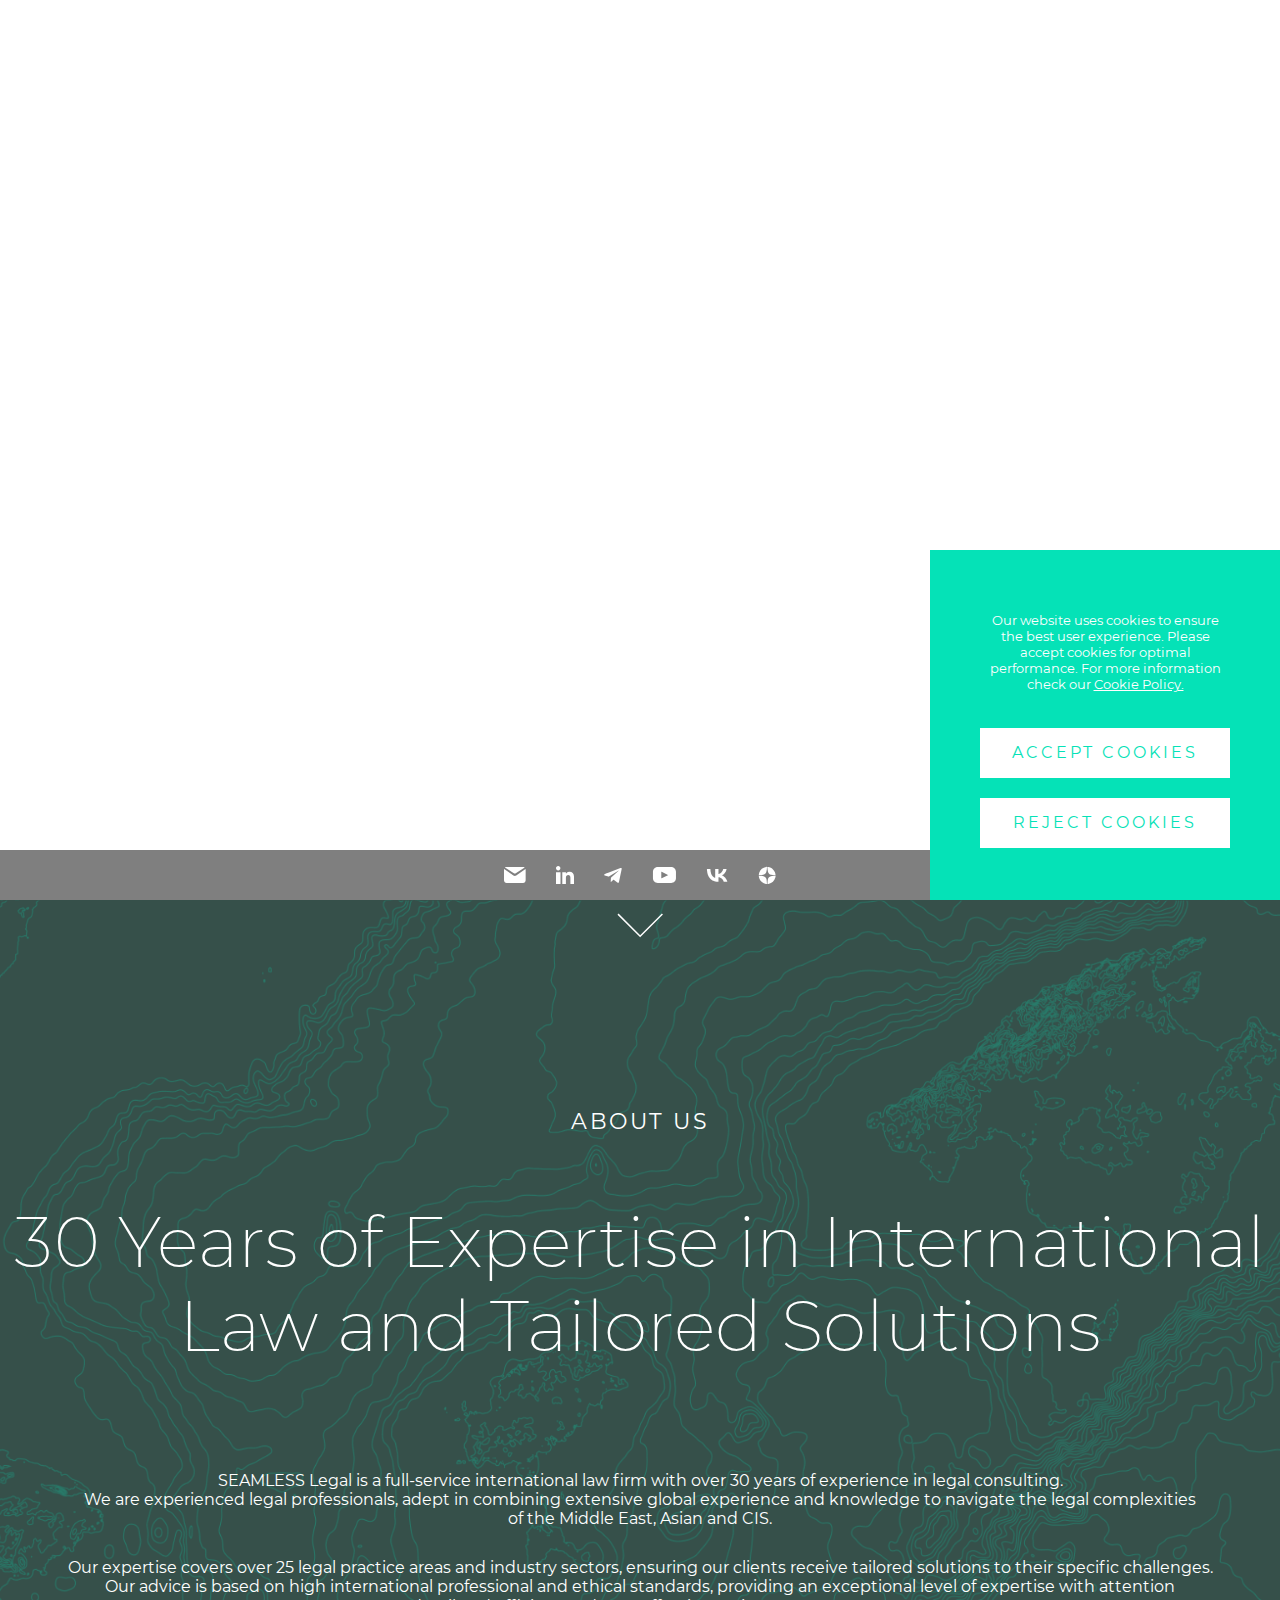
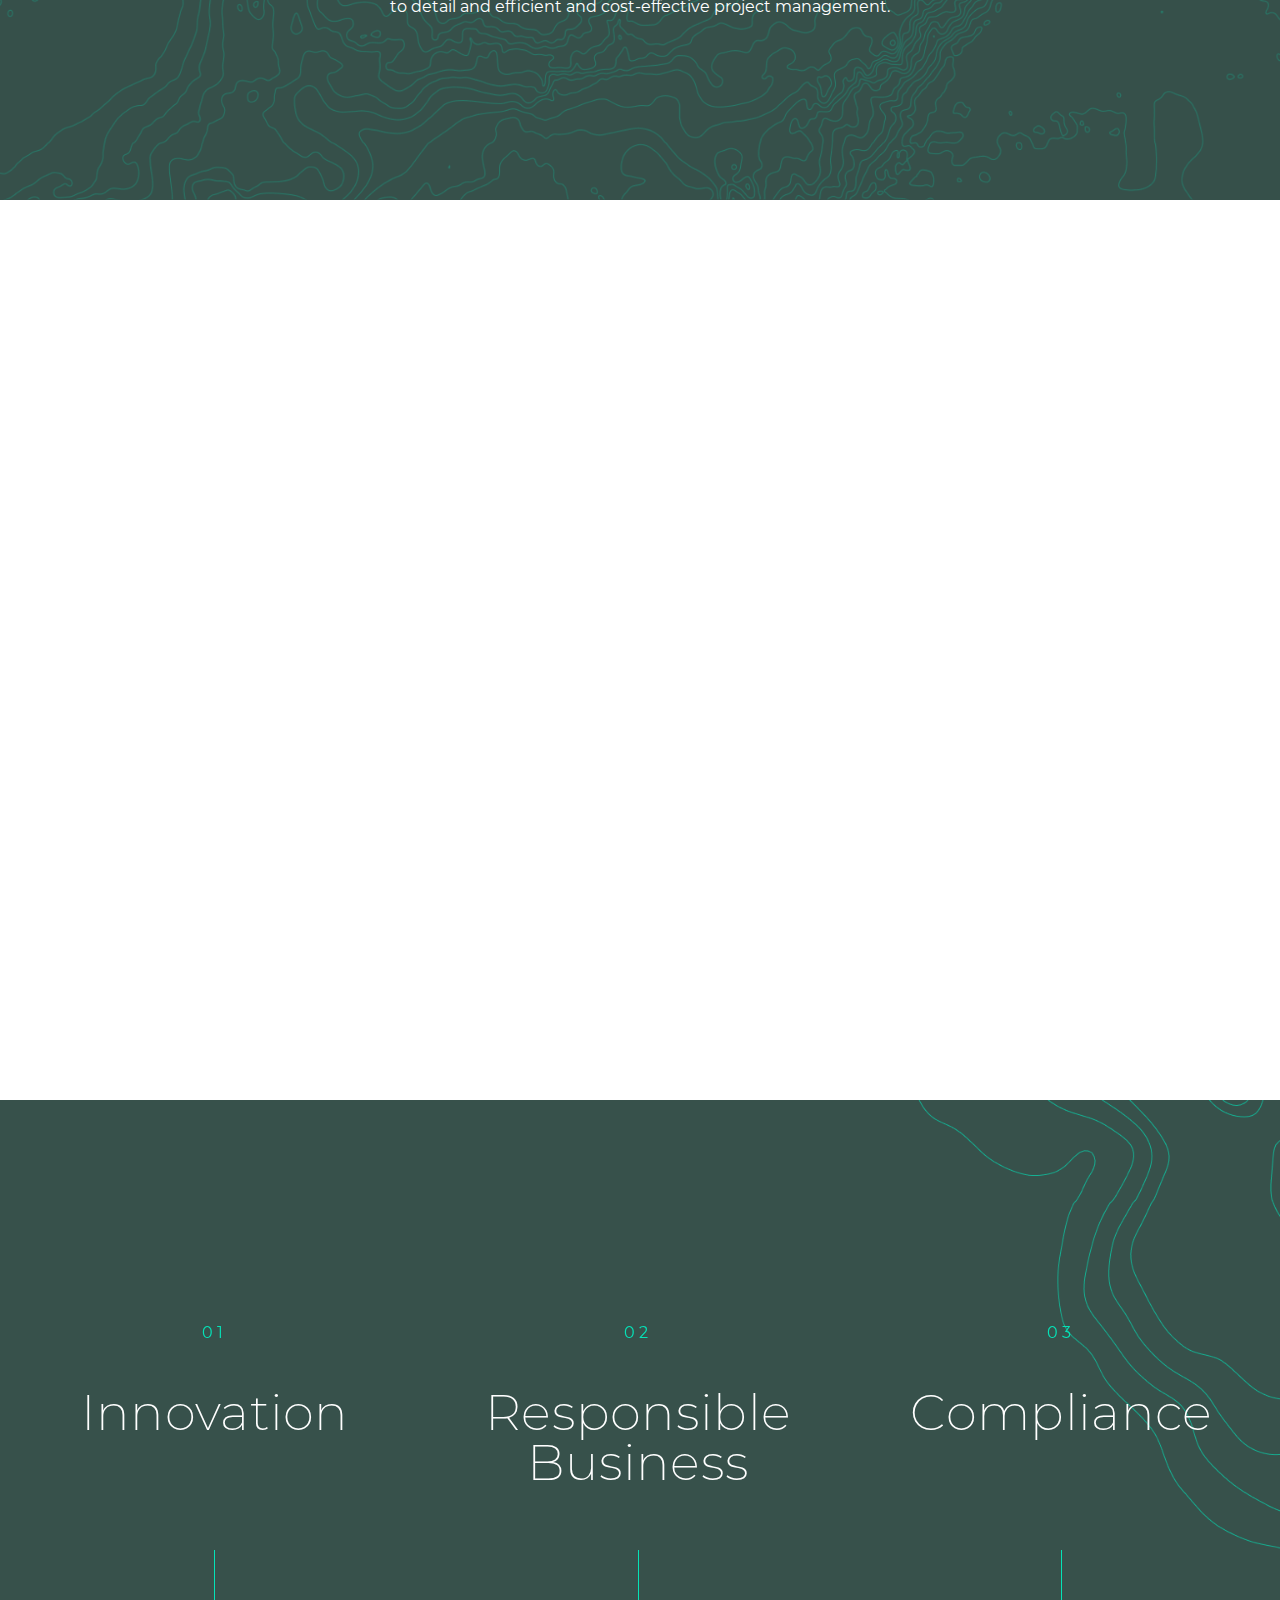
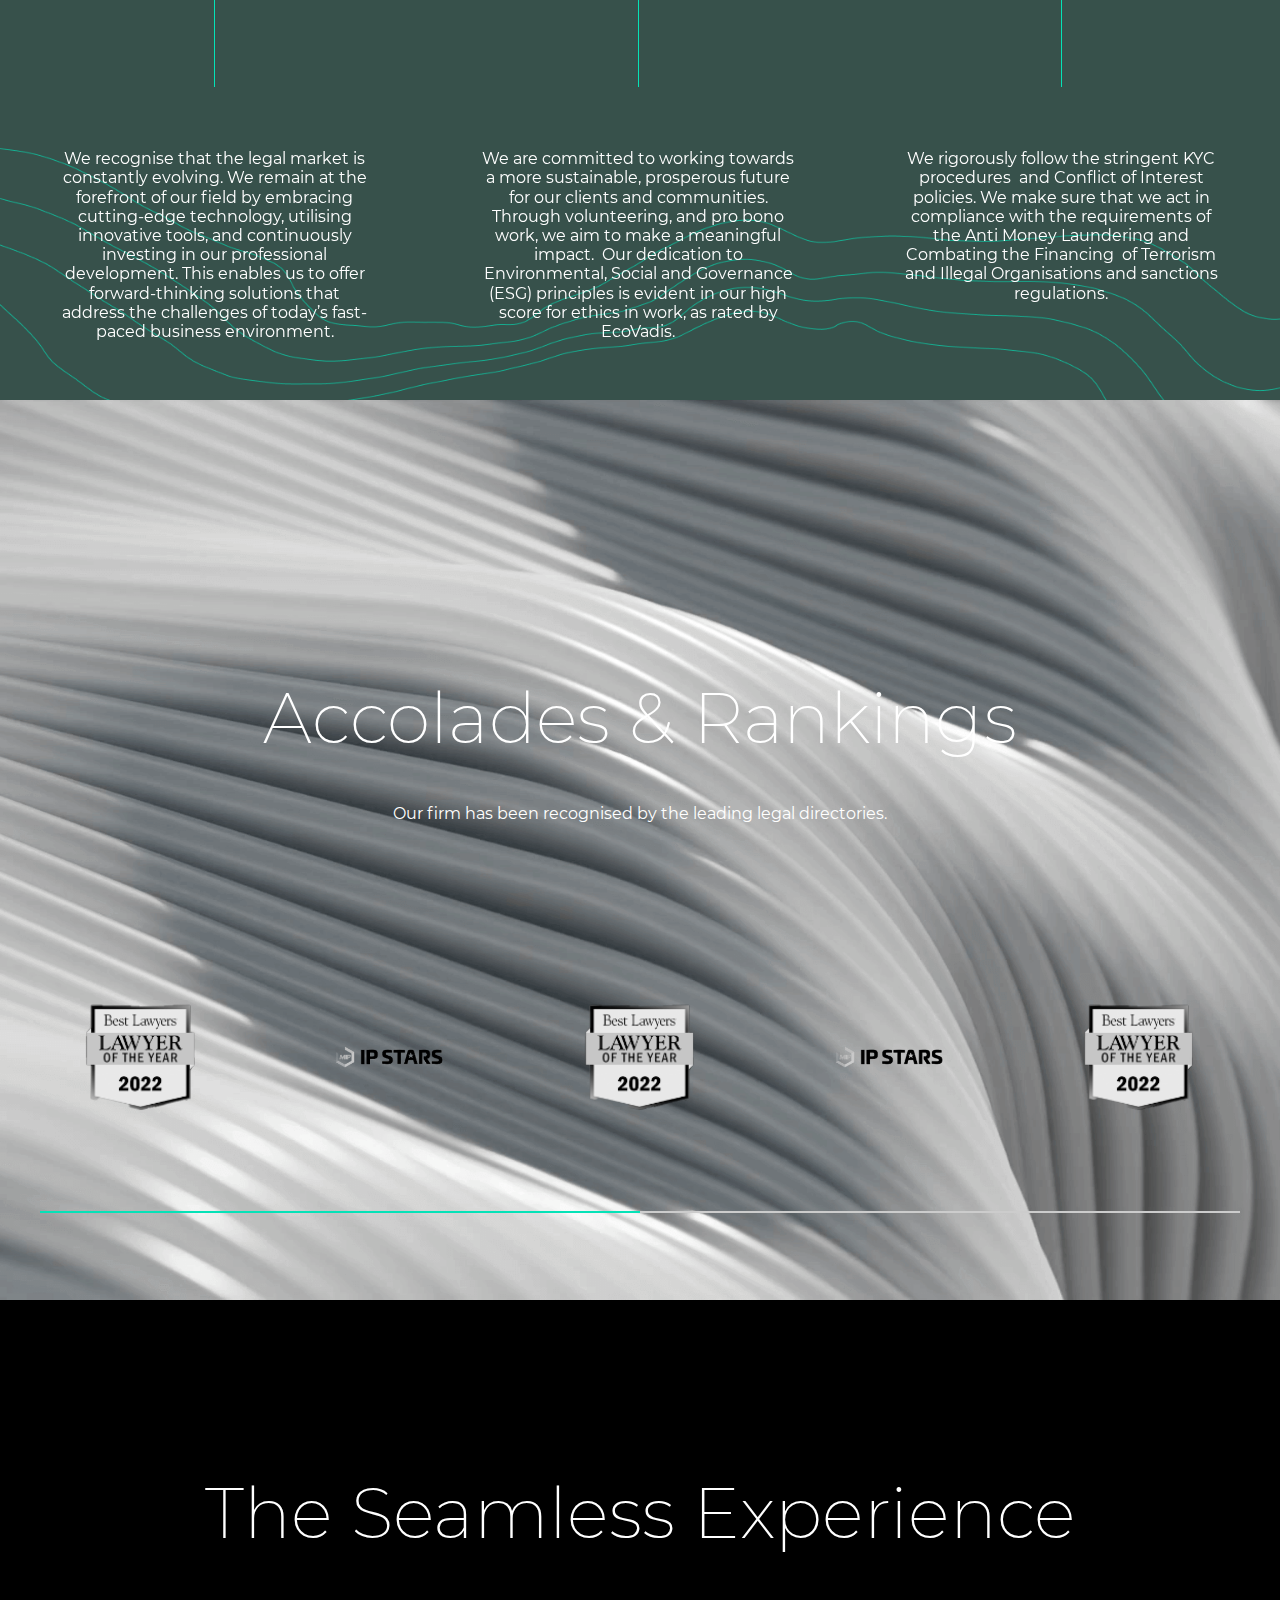
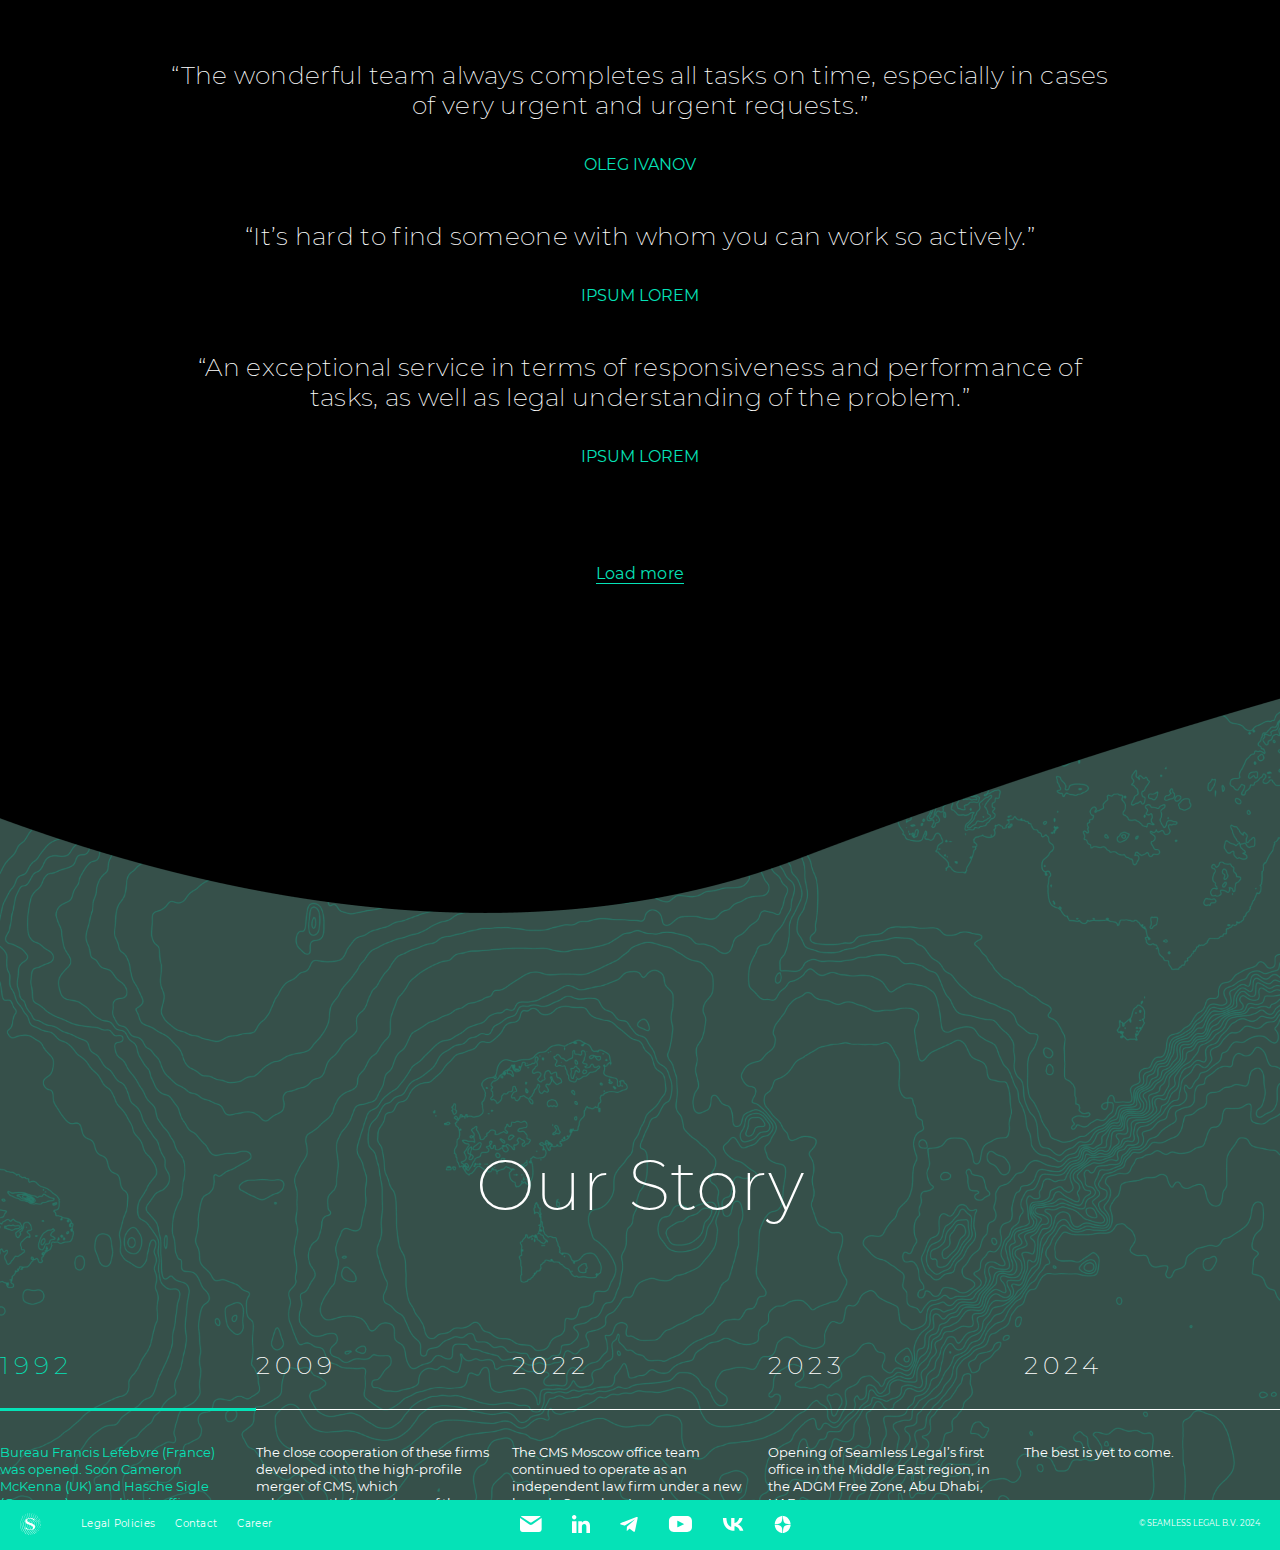
==== commit 89893daf: "Add video bg for three sections" ====
--- a/index.html
+++ b/index.html
@@ -68,6 +68,7 @@
         <main class="main_content">
 
             <section class="welcome">
+                <video class="welcome_video_bg" autoplay muted loop src="./video/back_video.mp4"></video>
                 <div class="inner_wrap">
                     <div class="welcome_content">
                         <h2>Welcome to our law firm,</br>
@@ -101,6 +102,7 @@
             </section>
 
             <section class="contact_us">
+                <video class="welcome_video_bg" autoplay muted loop src="./video/back_video.mp4"></video>
                 <div class="inner_wrap">
                     <div class="contact_us_content">
                         <h1>How can</br>
@@ -142,6 +144,7 @@
             </section>
 
             <section class="accolades_rankings">
+                <video class="welcome_video_bg" autoplay muted loop src="./video/back_video.mp4"></video>
                 <div class="inner_wrap">
                     <div class="accolades_rankings_content">
                         <h2>Accolades & Rankings</h2>
--- a/scss/main/main.min.css
+++ b/scss/main/main.min.css
@@ -1 +1 @@
-*{padding:0;margin:0;border:none;box-sizing:border-box}*::before,*::after{box-sizing:border-box}a{display:block;box-sizing:border-box}a,a:visited{text-decoration:none}a:hover{color:inherit;text-decoration:none}a:focus,a:active{outline:none}aside,nav,footer,header,section,main{display:block;position:relative}ul{list-style:none}img,svg{vertical-align:top;max-width:100%;height:auto}input::-ms-clear{display:none}button,input[type=submit]{display:inline-block;box-shadow:none;background-color:rgba(0,0,0,0);background:none;cursor:pointer}input:focus,input:active,button:focus,button:active{outline:none}input{box-sizing:border-box}button::-moz-focus-inner{padding:0;border:0}label{cursor:pointer}legend{display:block}html{scroll-behavior:smooth}body{font-family:"Montserrat",sans-serif;font-weight:400;letter-spacing:.3px;line-height:1.2;margin:0;height:100%;min-width:340px;display:flex;flex-direction:column;align-items:center;justify-content:center}h1{font-weight:200;font-size:113.26px;pointer-events:none}h2{font-weight:200;font-size:70px;pointer-events:none}h3{font-weight:300;font-size:50px;pointer-events:none}h4{font-weight:400;font-size:22px;pointer-events:none}h5{font-weight:400;font-size:18px;pointer-events:none}p{font-size:16px;letter-spacing:0;margin:0}span{display:block}input::-webkit-outer-spin-button,input::-webkit-inner-spin-button{-webkit-appearance:none;margin:0}.transparent_button{background-color:rgba(0,0,0,0);border:1px solid #fff;color:#fff;display:block;font-family:"Montserrat";font-style:normal;font-weight:normal;font-size:16.53px;letter-spacing:3.2px;padding:14px 10px;text-align:center;text-decoration:none;text-transform:uppercase;transition:ease-in-out .2s;height:auto;max-height:50px;width:100%;max-width:250px}.transparent_button:hover{color:#000;background-color:#fff}.main_content{flex:1 1 auto;padding:0;width:100%}.main{display:flex;flex-direction:column;margin:0 auto;position:relative;width:100%;min-height:100vh;max-width:1920px;overflow:hidden}.inner_wrap{display:block;max-width:1920px;margin:0 auto;padding:0;height:100%}@font-face{font-family:"Montserrat";src:url("./../../fonts/Montserrat/Montserrat-ExtraLight.eot");src:local("Montserrat ExtraLight"),local("./../../fonts/Montserrat/Montserrat-ExtraLight"),url("./../../fonts/Montserrat/Montserrat-ExtraLight.eot?#iefix") format("embedded-opentype"),url("./../../fonts/Montserrat/Montserrat-ExtraLight.woff") format("woff"),url("./../../fonts/Montserrat/Montserrat-ExtraLight.ttf") format("truetype");font-weight:200;font-style:normal}@font-face{font-family:"Montserrat";src:url("./../../fonts/Montserrat/Montserrat-Regular.eot");src:local("Montserrat Regular"),local("./../../fonts/Montserrat/Montserrat-Regular"),url("./../../fonts/Montserrat/Montserrat-Regular.eot?#iefix") format("embedded-opentype"),url("./../../fonts/Montserrat/Montserrat-Regular.woff") format("woff"),url("./../../fonts/Montserrat/Montserrat-Regular.ttf") format("truetype");font-weight:normal;font-style:normal}@font-face{font-family:"Montserrat";src:url("./../../fonts/Montserrat/Montserrat-Bold.eot");src:local("Montserrat Bold"),local("./../../fonts/Montserrat/Montserrat-Bold"),url("./../../fonts/Montserrat/Montserrat-Bold.eot?#iefix") format("embedded-opentype"),url("./../../fonts/Montserrat/Montserrat-Bold.woff") format("woff"),url("./../../fonts/Montserrat/Montserrat-Bold.ttf") format("truetype");font-weight:bold;font-style:normal}.header_fixed{background:rgba(0,0,0,0);display:flex;flex-direction:row;align-items:flex-start;justify-content:center;max-height:100px;position:fixed;top:0;width:100%;max-width:1920px;z-index:2;transition:ease-in-out .2s}.header_fixed.active{background:linear-gradient(180deg, rgba(0, 0, 0, 0.9) 0%, rgba(0, 0, 0, 0.4) 60%, rgba(0, 0, 0, 0) 100%)}.header_fixed .header_left{border-bottom:1px solid #fff;max-height:100px;width:100%}.header_fixed .header_left .header_left_menu_mobile{display:none;flex-direction:column;align-items:center;justify-content:center}.header_fixed .header_left .header_left_menu_mobile span{background-color:#fff;display:block;height:1px;width:27px}.header_fixed .header_left .header_left_menu_mobile span:nth-child(2){margin:9px 0}.header_fixed .header_left .header_left_menu ul{display:flex;flex-direction:row;align-items:center;justify-content:flex-start}.header_fixed .header_left .header_left_menu ul li a{color:#fff;font-size:15px;font-weight:300;padding:16px 33px;opacity:1;text-transform:uppercase;transition:ease-in-out .2s}.header_fixed .header_left .header_left_menu ul li a:hover{opacity:.7}.header_fixed .header_left .header_left_menu ul li a.current{font-weight:bold}.header_fixed .header_logo{padding:0;max-height:100px;margin:0 42px}.header_fixed .header_logo a{padding:28px 0 0;font-weight:300}.header_fixed .header_logo a img{width:100%;max-width:201.41px;min-width:200px}.header_fixed .header_right{border-bottom:1px solid #fff;display:flex;flex-direction:row;align-items:center;justify-content:flex-end;max-height:100px;width:100%}.header_fixed .header_right .header_right_links ul{display:flex;flex-direction:row;align-items:center;justify-content:center}.header_fixed .header_right .header_right_links ul li a{color:#fff;font-weight:300;opacity:1;padding:15px 32px;transition:ease-in-out .2s}.header_fixed .header_right .header_right_links ul li a:hover{opacity:.7}.header_fixed .header_right .header_right_account{margin:0 0 0 30px}.header_fixed .header_right .header_right_account a{display:none;color:#fff;font-weight:300;opacity:1;transition:ease-in-out .2s}.header_fixed .header_right .header_right_account a:hover{opacity:.7}.header_fixed .header_right .header_right_account a.current{display:block}.header_fixed .header_right .header_right_language{margin:0}.header_fixed .header_right .header_right_language ul li{position:relative}.header_fixed .header_right .header_right_language ul li .header_right_language_hidden{background-color:#fff;display:none;position:absolute;padding:4px;border-radius:4px;right:-15px;bottom:-40px}.header_fixed .header_right .header_right_language ul li .header_right_language_hidden.active{display:block}.header_fixed .header_right .header_right_language ul li .header_right_language_hidden a{color:#000;margin:0 0 10px 0;position:relative;transition:ease-in-out .2s}.header_fixed .header_right .header_right_language ul li .header_right_language_hidden a:last-child{margin:0}.header_fixed .header_right .header_right_language ul li a{color:#fff;font-weight:300}.header_fixed .header_right .header_right_language ul li a.current{display:block;padding:15px 0 15px 70px;opacity:1;position:relative;transition:ease-in-out .2s}.header_fixed .header_right .header_right_language ul li a.current:hover{opacity:.7}.header_fixed .header_right .header_right_language ul li a.current:hover::before{opacity:.7}.header_fixed .header_right .header_right_language ul li a.current::before{border:4px solid rgba(0,0,0,0);border-top:8px solid #fff;content:"";opacity:1;position:absolute;right:-13px;bottom:17px;transition:ease-in-out .2s}.header_fixed .header_right .header_right_search{margin:0 0 0 79px}.header_fixed .header_right .header_right_search input{border:1px solid #fff;background-color:rgba(0,0,0,0);color:#fff;font-weight:300;padding:15.5px 10px;max-width:178px;width:100%;text-align:center;font-size:15px;max-height:50px;transition:ease-in-out .2s}.header_fixed .header_right .header_right_search input:hover{background-color:rgba(0,0,0,.2)}.header_fixed .header_right .header_right_search input::-moz-placeholder{color:#fff}.header_fixed .header_right .header_right_search input::placeholder{color:#fff}.mobile_header_menu{background:rgba(0,0,0,.7);flex-direction:column;align-items:flex-start;justify-content:flex-start;position:fixed;width:100%;height:100%;left:0;top:0;z-index:10;display:none;transition:all .2s ease-in-out}.mobile_header_menu .mobile_header_menu_content{background-color:#37514b;width:100%;max-width:390px}.mobile_header_menu .mobile_header_menu_content .mobile_header_menu_top{display:flex;flex-direction:row;align-items:center;justify-content:flex-start;padding:30px;width:100%}.mobile_header_menu .mobile_header_menu_content .mobile_header_menu_top .mobile_header_menu_top_btn{cursor:pointer;margin:0 76px 0 0;position:relative;width:35px;height:35px}.mobile_header_menu .mobile_header_menu_content .mobile_header_menu_top .mobile_header_menu_top_btn span{display:block;width:35px;height:2px;background-color:#fff;position:absolute;transition:all .2s ease-in-out}.mobile_header_menu .mobile_header_menu_content .mobile_header_menu_top .mobile_header_menu_top_btn span:nth-child(1){top:16px;left:0;rotate:45deg}.mobile_header_menu .mobile_header_menu_content .mobile_header_menu_top .mobile_header_menu_top_btn span:nth-child(2){opacity:0;top:16px}.mobile_header_menu .mobile_header_menu_content .mobile_header_menu_top .mobile_header_menu_top_btn span:nth-child(3){top:16px;rotate:-45deg}.mobile_header_menu .mobile_header_menu_content .mobile_header_menu_top .mobile_header_menu_top_logo img{height:41px;width:130px}.mobile_header_menu .mobile_header_menu_content .mobile_header_menu_search{padding:20px}.mobile_header_menu .mobile_header_menu_content .mobile_header_menu_search input{border:1px solid #fff;background-color:rgba(0,0,0,0);color:#fff;font-weight:300;padding:15.5px 10px;max-width:332px;width:100%;text-align:center;font-size:16px;max-height:50px;transition:ease-in-out .2s}.mobile_header_menu .mobile_header_menu_content .mobile_header_menu_search input::-moz-placeholder{color:#fff}.mobile_header_menu .mobile_header_menu_content .mobile_header_menu_search input::placeholder{color:#fff}.mobile_header_menu .mobile_header_menu_content .mobile_header_menu_search input:hover{background-color:rgba(0,0,0,.2)}.mobile_header_menu .mobile_header_menu_content .mobile_header_menu_list{padding:35px}.mobile_header_menu .mobile_header_menu_content .mobile_header_menu_list ul li:last-child a{border-bottom:none}.mobile_header_menu .mobile_header_menu_content .mobile_header_menu_list ul li a{border-bottom:1px solid #05e2b7;color:#fff;font-size:16px;padding:16px 0;width:100%;text-align:center;text-transform:uppercase}.mobile_header_menu .mobile_header_menu_content .mobile_header_menu_languages{display:flex;flex-direction:row;align-items:center;justify-content:space-between;padding:70px 30px 20px 30px}.mobile_header_menu .mobile_header_menu_content .mobile_header_menu_languages a{border-bottom:1px solid rgba(0,0,0,0);color:#fff;display:inline-block;font-size:10px;font-weight:300;padding:10px 0;text-align:center;text-transform:uppercase}.mobile_header_menu .mobile_header_menu_content .mobile_header_menu_languages a.current{border-bottom:1px solid #fff;font-weight:bold}.mobile_header_menu .mobile_header_menu_content .mobile_header_menu_social_links{background-color:#05e2b7}.mobile_header_menu .mobile_header_menu_content .mobile_header_menu_social_links ul{display:flex;flex-direction:row;align-items:center;justify-content:center}.mobile_header_menu .mobile_header_menu_content .mobile_header_menu_social_links ul li a{display:flex;flex-direction:row;align-items:center;justify-content:center;padding:15px 15px}.mobile_header_menu .mobile_header_menu_content .mobile_header_menu_social_links ul li a img{filter:brightness(0) saturate(100%) invert(100%) sepia(100%) saturate(0%) hue-rotate(104deg) brightness(103%) contrast(103%);max-width:24px;max-height:18px;transition:ease-in-out .2s}.mobile_header_menu .mobile_header_menu_content .mobile_header_menu_social_links ul li a:hover img{filter:brightness(0) saturate(100%)}.mobile_header_menu.active{display:flex}@media only screen and (max-width: 1800px){.header_fixed .header_left .header_left_menu ul li a{font-size:14px;padding:16px 25px}.header_fixed .header_logo{margin:0 35px}.header_fixed .header_logo a img{min-width:180px}.header_fixed .header_right .header_right_links ul li a{font-size:14px;padding:15px 25px}.header_fixed .header_right .header_right_account{margin:0 0 0 25px}.header_fixed .header_right .header_right_account a{font-size:14px}.header_fixed .header_right .header_right_language ul li a{font-size:14px}.header_fixed .header_right .header_right_language ul li a.current{padding:15px 0 15px 50px}.header_fixed .header_right .header_right_search{margin:0 0 0 65px}.header_fixed .header_right .header_right_search input{font-size:14px}}@media only screen and (max-width: 1600px){.header_fixed .header_left .header_left_menu ul li a{font-size:12px;padding:16px 15px}.header_fixed .header_logo{margin:0 15px}.header_fixed .header_logo a img{min-width:150px}.header_fixed .header_right .header_right_links ul li a{font-size:12px;padding:15px 15px}.header_fixed .header_right .header_right_account{margin:0 0 0 15px}.header_fixed .header_right .header_right_account a{font-size:12px}.header_fixed .header_right .header_right_language ul li a{font-size:12px}.header_fixed .header_right .header_right_language ul li a.current{padding:15px 0 15px 30px}.header_fixed .header_right .header_right_search{margin:0 0 0 30px}.header_fixed .header_right .header_right_search input{font-size:12px}}@media only screen and (max-width: 1024px){.header_fixed{align-items:center;padding:0 30px;height:100px}.header_fixed .header_left{border-bottom:none}.header_fixed .header_left .header_left_menu_mobile{display:flex;align-items:flex-start;cursor:pointer;padding:0;opacity:1;transition:ease-in-out .2s}.header_fixed .header_left .header_left_menu_mobile:hover{opacity:.7}.header_fixed .header_left .header_left_menu{display:none}.header_fixed .header_logo{margin:0}.header_fixed .header_logo a{padding:0;width:130px;height:41px}.header_fixed .header_logo a img{width:130px;height:41px}.header_fixed .header_right{border-bottom:none;padding:24.5px 0}.header_fixed .header_right .header_right_links{display:none}.header_fixed .header_right .header_right_account{display:none}.header_fixed .header_right .header_right_language{display:none}.header_fixed .header_right .header_right_search{display:none}}.footer_fixed{display:flex;flex-direction:row;align-items:center;justify-content:center;position:fixed;left:0;bottom:0;width:100%;height:100%;max-height:50px;background:rgba(0,0,0,.5);z-index:1}.footer_fixed .footer_fixed_content{max-width:1920px;width:100%;margin:0 auto}.footer_fixed .footer_fixed_content ul{display:flex;flex-direction:row;align-items:center;justify-content:center}.footer_fixed .footer_fixed_content ul li a{display:flex;flex-direction:row;align-items:center;justify-content:center;padding:15px 20px}.footer_fixed .footer_fixed_content ul li a img{filter:brightness(0) saturate(100%) invert(100%) sepia(100%) saturate(0%) hue-rotate(104deg) brightness(103%) contrast(103%);max-width:24px;max-height:18px;transition:ease-in-out .1s}.footer_fixed .footer_fixed_content ul li a:hover img{filter:brightness(0) saturate(100%) invert(82%) sepia(48%) saturate(5598%) hue-rotate(120deg) brightness(103%) contrast(96%)}.footer_fixed .cookies{position:fixed;right:0;bottom:0;padding:62px 50px 50px;background-color:#05e2b7;max-width:350px;max-height:350px;height:100%;width:100%;z-index:1}.footer_fixed .cookies p{color:#fff;font-size:13px;line-height:1.23;letter-spacing:0px;margin:0 0 36px 0;text-align:center}.footer_fixed .cookies p a{display:inline-block;color:#fff;cursor:pointer;text-decoration:underline;transition:ease-in-out .2s}.footer_fixed .cookies p a:hover{text-decoration:none}.footer_fixed .cookies>a{background-color:#fff;border:2px solid #fff;color:#05e2b7;font-size:16px;letter-spacing:3px;margin:0 0 20px 0;padding:13.5px 10px;text-align:center;text-transform:uppercase;width:100%;max-width:250px;height:auto;max-height:50px;transition:ease-in-out .2s}.footer_fixed .cookies>a:hover{background-color:rgba(0,0,0,0);color:#fff}.footer_fixed .cookies>a:last-child{margin:0}@media only screen and (max-width: 1600px){.footer_fixed .footer_fixed_content ul li a{padding:15px 15px}}@media only screen and (max-width: 480px){.footer_fixed .footer_fixed_content .cookies{right:calc(50% - 175px);bottom:70px}}.welcome{background:url("../../img/page-home/section_welcome/bg.png") no-repeat center;background-size:cover;height:100vh;max-height:1080px}.welcome .welcome_content{display:flex;flex-direction:column;align-items:center;justify-content:flex-start;height:100%}.welcome .welcome_content h2{color:#fff;padding:418px 0 66px 0;text-align:center}.welcome .welcome_content p{color:#fff;font-size:20px;max-width:1000px;text-align:center}.welcome .welcome_content a{position:relative;top:129px;transition:ease-in-out .2s}.welcome .welcome_content a:hover{top:132px}@media only screen and (max-width: 1024px){.welcome{padding:0 30px}.welcome .welcome_content h2{font-size:50px}.welcome .welcome_content p{font-size:16px}}@media only screen and (max-width: 480px){.welcome{max-height:844px}.welcome .welcome_content h2{font-size:30px;padding:295px 0 66px 0}.welcome .welcome_content p{font-size:13px}}.about_us{background:url("../../img/page-home/section_about_us/bg.png") no-repeat center;background-size:cover;background-color:#37514b;height:100vh;max-height:1080px}.about_us .about_us_content{display:flex;flex-direction:column;align-items:center;justify-content:center;height:100%;width:100%;max-width:1300px;margin:0 auto;padding:100px 0;text-align:center}.about_us .about_us_content h4{color:#fff;letter-spacing:2.5px;margin:55px 0 64px 0}.about_us .about_us_content h2{color:#fff;margin:0 0 103px 0}.about_us .about_us_content p{color:#fff;margin:0 0 30px 0}@media only screen and (max-width: 1024px){.about_us{padding:0 30px}.about_us .about_us_content .about_us_content_items h4{font-size:17px}.about_us .about_us_content .about_us_content_items h2{font-size:50px}.about_us .about_us_content .about_us_content_items p{font-size:16px}}@media only screen and (max-width: 480px){.about_us{max-height:844px}.about_us .about_us_content{padding:80px 0 30px}.about_us .about_us_content .about_us_content_items h4{font-size:13px;margin:40px 0}.about_us .about_us_content .about_us_content_items h2{font-size:30px;margin:30px 0}.about_us .about_us_content .about_us_content_items p{font-size:13px;margin:50px 0 0 0}}.contact_us{background:url("../../img/page-home/section_welcome/bg.png") no-repeat center;background-size:cover;height:100vh;max-height:1080px}.contact_us .contact_us_content{display:flex;flex-direction:column;align-items:center;justify-content:center;padding:100px 0;height:100%;text-align:center}.contact_us .contact_us_content h1{color:#fff;margin:0 0 53px 0;line-height:1.04}.contact_us .contact_us_content p{color:#fff;margin:0 0 50px 0}.contact_us .contact_us_content a{margin:0 auto}@media only screen and (max-width: 1024px){.contact_us{padding:0 30px}.contact_us .contact_us_content h1{font-size:75px;font-weight:200}.contact_us .contact_us_content p{font-size:16px}}@media only screen and (max-width: 480px){.contact_us{max-height:844px}.contact_us .contact_us_content h1{font-size:50px}.contact_us .contact_us_content p{font-size:13px}}.key_words{background:url("../../img/page-home/section_key_words/bg.png") no-repeat center;background-size:cover;background-color:#37514b;height:100vh;max-height:1080px}.key_words .key_words_content{display:flex;flex-direction:row;align-items:flex-start;justify-content:center;margin:0 auto;padding:100px 0;height:100%;width:100%;max-width:1840px}.key_words .key_words_content .key_words_content_item{display:flex;flex-direction:column;align-items:center;justify-content:center;margin:123px 1% 0 1%}.key_words .key_words_content .key_words_content_item:nth-child(1){margin:123px 1% 0 0}.key_words .key_words_content .key_words_content_item:nth-child(3){margin:123px 0 0 1%}.key_words .key_words_content .key_words_content_item span{color:#05e2b7;letter-spacing:4px;margin:0 0 46px 0;text-align:center}.key_words .key_words_content .key_words_content_item h3{color:#fff;line-height:1;margin:0 0 42px 0;min-height:120px;text-align:center}.key_words .key_words_content .key_words_content_item div{background-color:#05e2b7;margin:0 0 62px 0;text-align:center;height:137px;width:1px}.key_words .key_words_content .key_words_content_item p{color:#fff;font-size:16px;width:85%;text-align:center}.key_words .key_words_content .owl-dots{display:flex;flex-direction:row;align-items:center;justify-content:center;margin:80px 0 0 0;position:relative;left:5%;width:90%}.key_words .key_words_content .owl-dots .owl-dot{padding:20px 0 !important;width:100%}.key_words .key_words_content .owl-dots .owl-dot:hover span{background-color:#aaa}.key_words .key_words_content .owl-dots .owl-dot span{background-color:#ccc;display:block;height:2px;width:100%;transition:ease-in-out .3s}.key_words .key_words_content .owl-dots .owl-dot.active span{background-color:#05e2b7}@media only screen and (max-width: 1600px){.key_words{padding:0 30px}}@media only screen and (max-width: 1024px){.key_words .key_words_content .key_words_content_item h2{font-size:50px}.key_words .key_words_content .key_words_content_item p{font-size:16px}}@media only screen and (max-width: 480px){.key_words{max-height:844px}.key_words .key_words_content{padding:30px 0}.key_words .key_words_content .key_words_content_item{margin:118px 1% 0 1%}.key_words .key_words_content .key_words_content_item>span{margin:0 0 50px 0}.key_words .key_words_content .key_words_content_item h4{font-size:13px}.key_words .key_words_content .key_words_content_item h2{font-size:30px}.key_words .key_words_content .key_words_content_item p{font-size:13px}}.accolades_rankings{background:url("../../img/page-home/section_welcome/bg.png") no-repeat center;background-size:cover;height:100vh;max-height:1080px;padding:100px 0}.accolades_rankings .accolades_rankings_content{display:flex;flex-direction:column;align-items:center;justify-content:flex-start;padding:100px 30px;height:100%}.accolades_rankings .accolades_rankings_content h2{color:#fff;margin:76px 0 44px 0}.accolades_rankings .accolades_rankings_content p{color:#fff;font-size:16px;margin:0 0 180px 0}.accolades_rankings .accolades_rankings_content .accolades_rankings_slider{margin:0 auto;max-width:1200px;z-index:0}.accolades_rankings .accolades_rankings_content .accolades_rankings_slider .owl-stage-outer .owl-stage{display:flex;flex-direction:row;align-items:center;justify-content:center}.accolades_rankings .accolades_rankings_content .accolades_rankings_slider .item{display:flex;flex-direction:column;align-items:center;justify-content:center;cursor:pointer}.accolades_rankings .accolades_rankings_content .accolades_rankings_slider .item img{max-width:110px;max-height:110px}.accolades_rankings .accolades_rankings_content .accolades_rankings_slider .owl-dots{display:flex;flex-direction:row;align-items:center;justify-content:center;margin:80px 0 0 0;position:relative;left:-10%;width:120%}.accolades_rankings .accolades_rankings_content .accolades_rankings_slider .owl-dots .owl-dot{padding:20px 0 !important;width:100%}.accolades_rankings .accolades_rankings_content .accolades_rankings_slider .owl-dots .owl-dot:hover span{background-color:#aaa}.accolades_rankings .accolades_rankings_content .accolades_rankings_slider .owl-dots .owl-dot span{background-color:#ccc;display:block;height:2px;width:100%;transition:ease-in-out .3s}.accolades_rankings .accolades_rankings_content .accolades_rankings_slider .owl-dots .owl-dot.active span{background-color:#05e2b7}@media only screen and (max-width: 1600px){.accolades_rankings .accolades_rankings_content .accolades_rankings_slider .owl-dots{left:0;width:100%}}@media only screen and (max-width: 1024px){.accolades_rankings{max-height:844px;padding:0 30px}.accolades_rankings .accolades_rankings_content{padding:0 30px}.accolades_rankings .accolades_rankings_content h2{font-size:50px;text-align:center}.accolades_rankings .accolades_rankings_content p{font-size:16px;text-align:center}}@media only screen and (max-width: 480px){.accolades_rankings{max-height:844px}.accolades_rankings .accolades_rankings_content h2{font-size:30px}.accolades_rankings .accolades_rankings_content p{font-size:13px}}.seamless_experience{background-color:#000;padding:171px 0 0 0;position:relative;height:100vh;max-height:936px}.seamless_experience.active{max-height:none}.seamless_experience::before{background:url("../../img/page-home/section_seamless_experience/bg-bottom.png") no-repeat center;background-size:cover;content:"";position:absolute;left:0;bottom:-338px;height:100%;max-height:339px;width:100%;z-index:1}.seamless_experience .seamless_experience_content{margin:0 auto 46px auto;width:100%;max-width:950px;text-align:center}.seamless_experience .seamless_experience_content h2{color:#fff;margin:0 0 105px 0;text-align:center}.seamless_experience .seamless_experience_content h5{color:#fff;font-size:25px;font-weight:300;margin:0 0 35px 0;text-align:center}.seamless_experience .seamless_experience_content p{color:#05e2b7;font-size:16px;margin:0 0 47px 0;text-align:center}.seamless_experience .seamless_experience_content .seamless_experience_load_more_btn{border-bottom:1px solid #05e2b7;color:#05e2b7;cursor:pointer;display:inline-block;font-size:16px;margin:50px auto 48px auto;text-align:center;transition:ease-in-out .2s}.seamless_experience .seamless_experience_content .seamless_experience_load_more_btn:hover{border-bottom:1px solid rgba(0,0,0,0)}.seamless_experience .seamless_experience_content .seamless_experience_load_more_btn.clicked{display:none}.seamless_experience .seamless_experience_content .seamless_experience_content_list_extra{display:none;transition:ease-in-out .2s}.seamless_experience .seamless_experience_content .seamless_experience_content_list_extra.active{display:block}@media only screen and (max-width: 1024px){.seamless_experience{padding:150px 30px 0 30px}.seamless_experience .seamless_experience_content h2{font-size:50px}.seamless_experience .seamless_experience_content h5{font-size:18px}.seamless_experience .seamless_experience_content p{font-size:16px}}@media only screen and (max-width: 480px){.seamless_experience::before{bottom:-240px}.seamless_experience .seamless_experience_content h2{font-size:30px}.seamless_experience .seamless_experience_content h5{font-size:13px}.seamless_experience .seamless_experience_content p{font-size:13px}}.our_story{background:url("../../img/page-home/section_our_story/bg.png") no-repeat center;background-size:cover;background-color:#37514b;padding:543px 0 0 0;height:100vh;max-height:1375px;text-align:center}.our_story .our_story_content{margin:0 auto;width:100%;max-width:1488px}.our_story .our_story_content h2{color:#fff;margin:0 0 123px 0;text-align:center}.our_story .our_story_content .our_story_content_list{display:flex;flex-direction:row;align-items:flex-start;justify-content:center;width:100%}.our_story .our_story_content .our_story_content_list .our_story_content_list_item{display:flex;flex-direction:column;align-items:flex-start;justify-content:center;cursor:pointer;opacity:1;width:20%;transition:ease-in-out .2s}.our_story .our_story_content .our_story_content_list .our_story_content_list_item:hover h4::before{background-color:#05e2b7}.our_story .our_story_content .our_story_content_list .our_story_content_list_item.active h4{color:#05e2b7}.our_story .our_story_content .our_story_content_list .our_story_content_list_item.active h4::before{background-color:#05e2b7}.our_story .our_story_content .our_story_content_list .our_story_content_list_item.active p{color:#05e2b7}.our_story .our_story_content .our_story_content_list .our_story_content_list_item h4{color:#fff;border-bottom:.5px solid #fff;font-size:30px;font-weight:300;letter-spacing:5px;position:relative;text-align:left;padding:0 0 29px 0;margin:0 0 34px 0;width:100%;transition:ease-in-out .2s}.our_story .our_story_content .our_story_content_list .our_story_content_list_item h4::before{background-color:rgba(0,0,0,0);content:"";position:absolute;height:3px;bottom:-2px;left:0;width:100%;transition:ease-in-out .2s}.our_story .our_story_content .our_story_content_list .our_story_content_list_item p{color:#fff;max-width:243px;line-height:1.3;width:100%;text-align:left;transition:ease-in-out .2s}.our_story .our_story_content .our_story_content_list_mobile{display:none}.our_story .our_story_content .our_story_content_list_mobile .our_story_content_list_items{display:flex;flex-direction:row;align-items:flex-start;justify-content:flex-start}.our_story .our_story_content .our_story_content_list_mobile .our_story_content_list_items .our_story_content_list_item .our_story_content_list_item_wrap{margin:0 0 50px 0}.our_story .our_story_content .our_story_content_list_mobile .our_story_content_list_items .our_story_content_list_item .our_story_content_list_item_wrap:last-child{margin:0}.our_story .our_story_content .our_story_content_list_mobile .our_story_content_list_items .our_story_content_list_item .our_story_content_list_item_wrap h4{color:#fff;border-bottom:.5px solid #fff;font-size:13px;font-weight:300;letter-spacing:5px;position:relative;text-align:left;padding:0 0 10px 0;margin:0 0 20px 0;width:100%}.our_story .our_story_content .our_story_content_list_mobile .our_story_content_list_items .our_story_content_list_item .our_story_content_list_item_wrap p{color:#fff;font-size:13px;max-width:243px;line-height:1.3;width:100%;text-align:left}@media only screen and (max-width: 1600px){.our_story .our_story_content .our_story_content_list .our_story_content_list_item h4{font-size:25px}.our_story .our_story_content .our_story_content_list .our_story_content_list_item p{font-size:13px;padding:0 10px 0 0}}@media only screen and (max-width: 1024px){.our_story{padding:440px 30px 0 30px}.our_story .our_story_content h2{font-size:50px}.our_story .our_story_content h5{font-size:18px}.our_story .our_story_content p{font-size:16px}}@media only screen and (max-width: 768px){.our_story .our_story_content .our_story_content_list{display:none}.our_story .our_story_content .our_story_content_list_mobile{display:block}.our_story .our_story_content .our_story_content_list_mobile .our_story_content_list_items{overflow:hidden;overflow-x:auto;padding:0 0 70px 0;width:100%}.our_story .our_story_content .our_story_content_list_mobile .our_story_content_list_items::-webkit-scrollbar{height:3px;width:15px}.our_story .our_story_content .our_story_content_list_mobile .our_story_content_list_items::-webkit-scrollbar-track{background:#fff}.our_story .our_story_content .our_story_content_list_mobile .our_story_content_list_items::-webkit-scrollbar-thumb{background-color:#05e2b7;border-radius:0;border:3px solid #05e2b7}.our_story .our_story_content .our_story_content_list_mobile .our_story_content_list_items .our_story_content_list_item{min-width:333px}}@media only screen and (max-width: 480px){.our_story .our_story_content h2{font-size:30px}.our_story .our_story_content h5{font-size:13px}.our_story .our_story_content p{font-size:13px}}.footer_main{background-color:#05e2b7;position:relative;height:100vh;max-height:50px;z-index:2}.footer_main .footer_main_content{display:flex;flex-direction:row;align-items:center;justify-content:space-between;padding:0 20px}.footer_main .footer_main_content .footer_main_menu{display:flex;flex-direction:row;align-items:center;justify-content:flex-start}.footer_main .footer_main_content .footer_main_menu .footer_main_menu_logo{margin:0 30px 0 0}.footer_main .footer_main_content .footer_main_menu .footer_main_menu_logo img{max-width:22px;max-height:22px}.footer_main .footer_main_content .footer_main_menu .footer_main_menu_list ul{display:flex;flex-direction:row;align-items:center;justify-content:flex-start}.footer_main .footer_main_content .footer_main_menu .footer_main_menu_list ul li a{color:#fff;font-size:12px;padding:0 20px;transition:ease-in-out .2s}.footer_main .footer_main_content .footer_main_menu .footer_main_menu_list ul li a:hover{color:#000}.footer_main .footer_main_content .footer_main_links ul{display:flex;flex-direction:row;align-items:center;justify-content:center}.footer_main .footer_main_content .footer_main_links ul li a{display:flex;flex-direction:row;align-items:center;justify-content:center;padding:15px 20px}.footer_main .footer_main_content .footer_main_links ul li a img{filter:brightness(0) saturate(100%) invert(100%) sepia(100%) saturate(0%) hue-rotate(104deg) brightness(103%) contrast(103%);max-width:24px;max-height:18px;transition:ease-in-out .2s}.footer_main .footer_main_content .footer_main_links ul li a:hover img{filter:brightness(0) saturate(100%)}.footer_main .footer_main_content .footer_main_copyright{margin:0 0 0 205px}.footer_main .footer_main_content .footer_main_copyright p{color:#fff;font-size:10px}@media only screen and (max-width: 1600px){.footer_main .footer_main_content .footer_main_menu .footer_main_menu_list ul li a{font-size:10px;padding:0 10px}.footer_main .footer_main_content .footer_main_links ul li a{padding:15px 15px}.footer_main .footer_main_content .footer_main_copyright{margin:0 0 0 110px}.footer_main .footer_main_content .footer_main_copyright p{font-size:8px}}@media only screen and (max-width: 1024px){.footer_main{padding:0 30px}.footer_main .footer_main_content{padding:14px 0}.footer_main .footer_main_content .footer_main_menu{width:100%}.footer_main .footer_main_content .footer_main_menu .footer_main_menu_list ul li a{font-size:7px;padding:0 10px}.footer_main .footer_main_content .footer_main_links{display:none;width:0}.footer_main .footer_main_content .footer_main_copyright{margin:0;width:130px}.footer_main .footer_main_content .footer_main_copyright p{font-size:6px}}@media only screen and (max-width: 480px){.footer_main{padding:0 20px}.footer_main .footer_main_content .footer_main_menu .footer_main_menu_logo{margin:0 10px 0 0}}.popup_contact_us{background:url("../../img/page-home/section_about_us/bg.png") no-repeat center;background-size:cover;background-color:#37514b;flex-direction:row;align-items:center;justify-content:center;height:100%;width:100%;left:0;top:0;position:fixed;z-index:5;display:none}.popup_contact_us.active{display:flex}.popup_contact_us .popup_contact_us_close{position:fixed;top:20px;right:20px}.popup_contact_us .popup_contact_us_close img{filter:brightness(0) saturate(100%) invert(100%) sepia(84%) saturate(0%) hue-rotate(213deg) brightness(109%) contrast(101%);max-height:48px;max-width:48px;rotate:0;transition:ease-in-out .3s}.popup_contact_us .popup_contact_us_close img:hover{rotate:180deg}.popup_contact_us .popup_contact_us_content{background-color:#37514b;margin:0 auto;padding:35px 100px 100px 100px;width:100%;max-width:1137px}.popup_contact_us .popup_contact_us_content #contact_us_form .contact_us_form_title{margin:0 0 35px 0;width:100%}.popup_contact_us .popup_contact_us_content #contact_us_form .contact_us_form_title h2{color:#fff;margin:0 0 10px 0;text-align:center;width:100%}.popup_contact_us .popup_contact_us_content #contact_us_form .contact_us_form_title p{color:#fff;font-size:16px;font-weight:400;text-align:center;width:100%}.popup_contact_us .popup_contact_us_content #contact_us_form .contact_us_form_name,.popup_contact_us .popup_contact_us_content #contact_us_form .contact_us_form_email{background-color:rgba(0,0,0,0);border-bottom:1px solid #05e2b7;color:#fff;font-size:16px;font-weight:400;margin:0 0 30px 0;padding:5px 0;text-align:left;text-transform:uppercase;width:100%;transition:ease-in-out .2s}.popup_contact_us .popup_contact_us_content #contact_us_form .contact_us_form_name:hover,.popup_contact_us .popup_contact_us_content #contact_us_form .contact_us_form_email:hover{border-bottom:1px solid #099d80}.popup_contact_us .popup_contact_us_content #contact_us_form .contact_us_form_name::-moz-placeholder{color:#fff;font-size:16px;font-weight:400;text-transform:uppercase}.popup_contact_us .popup_contact_us_content #contact_us_form .contact_us_form_name::placeholder{color:#fff;font-size:16px;font-weight:400;text-transform:uppercase}.popup_contact_us .popup_contact_us_content #contact_us_form .contact_us_form_email::-moz-placeholder{color:#fff;font-size:16px;font-weight:400;text-transform:uppercase}.popup_contact_us .popup_contact_us_content #contact_us_form .contact_us_form_email::placeholder{color:#fff;font-size:16px;font-weight:400;text-transform:uppercase}.popup_contact_us .popup_contact_us_content #contact_us_form textarea::-moz-placeholder{color:#fff;font-size:16px;font-weight:400;text-transform:uppercase}.popup_contact_us .popup_contact_us_content #contact_us_form textarea::placeholder{color:#fff;font-size:16px;font-weight:400;text-transform:uppercase}.popup_contact_us .popup_contact_us_content #contact_us_form textarea:focus-visible{outline:none}.popup_contact_us .popup_contact_us_content #contact_us_form textarea{background-color:rgba(0,0,0,0);border:1px solid #05e2b7;color:#fff;font-size:16px;font-weight:400;padding:15px 20px;margin:18px 0 38px 0;min-height:115px;text-align:left;text-transform:uppercase;width:100%;transition:ease-in-out .2s;resize:none}.popup_contact_us .popup_contact_us_content #contact_us_form textarea:hover{border:1px solid #099d80}.popup_contact_us .popup_contact_us_content #contact_us_form .contact_us_form_bottom{display:flex;flex-direction:row;align-items:center;justify-content:space-between;width:100%}.popup_contact_us .popup_contact_us_content #contact_us_form .contact_us_form_bottom .contact_us_form_agreements .contact_us_form_agreements_content{display:flex;flex-direction:row;align-items:center;justify-content:flex-start;margin:0 0 25px 0}.popup_contact_us .popup_contact_us_content #contact_us_form .contact_us_form_bottom .contact_us_form_agreements .contact_us_form_agreements_content input{background-color:rgba(0,0,0,0);border:1px solid #05e2b7;cursor:pointer;margin:0 20px 0 0;height:30px;width:30px}.popup_contact_us .popup_contact_us_content #contact_us_form .contact_us_form_bottom .contact_us_form_agreements .contact_us_form_agreements_content .contact_us_form_agreements_content_text p{color:#05e2b7;font-size:16px;font-weight:500}.popup_contact_us .popup_contact_us_content #contact_us_form .contact_us_form_bottom .contact_us_form_agreements .contact_us_form_agreements_content .contact_us_form_agreements_content_text p a{display:inline-block;color:#05e2b7;font-size:16px;font-weight:500;text-decoration:underline}.popup_contact_us .popup_contact_us_content #contact_us_form .contact_us_form_bottom .contact_us_form_bbutton .contact_us_form_btn{background-color:#05e2b7;border:2px solid #05e2b7;color:#37514b;font-size:16px;font-weight:400;padding:14px 101px;text-transform:uppercase;text-align:center;transition:ease-in-out .2s}.popup_contact_us .popup_contact_us_content #contact_us_form .contact_us_form_bottom .contact_us_form_bbutton .contact_us_form_btn:hover{background-color:rgba(0,0,0,0);color:#05e2b7}/*# sourceMappingURL=main.min.css.map */+*{padding:0;margin:0;border:none;box-sizing:border-box}*::before,*::after{box-sizing:border-box}a{display:block;box-sizing:border-box}a,a:visited{text-decoration:none}a:hover{color:inherit;text-decoration:none}a:focus,a:active{outline:none}aside,nav,footer,header,section,main{display:block;position:relative}ul{list-style:none}img,svg{vertical-align:top;max-width:100%;height:auto}input::-ms-clear{display:none}button,input[type=submit]{display:inline-block;box-shadow:none;background-color:rgba(0,0,0,0);background:none;cursor:pointer}input:focus,input:active,button:focus,button:active{outline:none}input{box-sizing:border-box}button::-moz-focus-inner{padding:0;border:0}label{cursor:pointer}legend{display:block}html{scroll-behavior:smooth}body{font-family:"Montserrat",sans-serif;font-weight:400;letter-spacing:.3px;line-height:1.2;margin:0;height:100%;min-width:340px;display:flex;flex-direction:column;align-items:center;justify-content:center}h1{font-weight:200;font-size:113.26px;pointer-events:none}h2{font-weight:200;font-size:70px;pointer-events:none}h3{font-weight:300;font-size:50px;pointer-events:none}h4{font-weight:400;font-size:22px;pointer-events:none}h5{font-weight:400;font-size:18px;pointer-events:none}p{font-size:16px;letter-spacing:0;margin:0}span{display:block}input::-webkit-outer-spin-button,input::-webkit-inner-spin-button{-webkit-appearance:none;margin:0}.transparent_button{background-color:rgba(0,0,0,0);border:1px solid #fff;color:#fff;display:block;font-family:"Montserrat";font-style:normal;font-weight:normal;font-size:16.53px;letter-spacing:3.2px;padding:14px 10px;text-align:center;text-decoration:none;text-transform:uppercase;transition:ease-in-out .2s;height:auto;max-height:50px;width:100%;max-width:250px}.transparent_button:hover{color:#000;background-color:#fff}.main_content{flex:1 1 auto;padding:0;width:100%}.main{display:flex;flex-direction:column;margin:0 auto;position:relative;width:100%;min-height:100vh;max-width:1920px;overflow:hidden}.inner_wrap{display:block;max-width:1920px;margin:0 auto;padding:0;height:100%}@font-face{font-family:"Montserrat";src:url("./../../fonts/Montserrat/Montserrat-ExtraLight.eot");src:local("Montserrat ExtraLight"),local("./../../fonts/Montserrat/Montserrat-ExtraLight"),url("./../../fonts/Montserrat/Montserrat-ExtraLight.eot?#iefix") format("embedded-opentype"),url("./../../fonts/Montserrat/Montserrat-ExtraLight.woff") format("woff"),url("./../../fonts/Montserrat/Montserrat-ExtraLight.ttf") format("truetype");font-weight:200;font-style:normal}@font-face{font-family:"Montserrat";src:url("./../../fonts/Montserrat/Montserrat-Regular.eot");src:local("Montserrat Regular"),local("./../../fonts/Montserrat/Montserrat-Regular"),url("./../../fonts/Montserrat/Montserrat-Regular.eot?#iefix") format("embedded-opentype"),url("./../../fonts/Montserrat/Montserrat-Regular.woff") format("woff"),url("./../../fonts/Montserrat/Montserrat-Regular.ttf") format("truetype");font-weight:normal;font-style:normal}@font-face{font-family:"Montserrat";src:url("./../../fonts/Montserrat/Montserrat-Bold.eot");src:local("Montserrat Bold"),local("./../../fonts/Montserrat/Montserrat-Bold"),url("./../../fonts/Montserrat/Montserrat-Bold.eot?#iefix") format("embedded-opentype"),url("./../../fonts/Montserrat/Montserrat-Bold.woff") format("woff"),url("./../../fonts/Montserrat/Montserrat-Bold.ttf") format("truetype");font-weight:bold;font-style:normal}.header_fixed{background:rgba(0,0,0,0);display:flex;flex-direction:row;align-items:flex-start;justify-content:center;max-height:100px;position:fixed;top:0;width:100%;max-width:1920px;z-index:2;transition:ease-in-out .2s}.header_fixed.active{background:linear-gradient(180deg, rgba(0, 0, 0, 0.9) 0%, rgba(0, 0, 0, 0.4) 60%, rgba(0, 0, 0, 0) 100%)}.header_fixed .header_left{border-bottom:1px solid #fff;max-height:100px;width:100%}.header_fixed .header_left .header_left_menu_mobile{display:none;flex-direction:column;align-items:center;justify-content:center}.header_fixed .header_left .header_left_menu_mobile span{background-color:#fff;display:block;height:1px;width:27px}.header_fixed .header_left .header_left_menu_mobile span:nth-child(2){margin:9px 0}.header_fixed .header_left .header_left_menu ul{display:flex;flex-direction:row;align-items:center;justify-content:flex-start}.header_fixed .header_left .header_left_menu ul li a{color:#fff;font-size:15px;font-weight:300;padding:16px 33px;opacity:1;text-transform:uppercase;transition:ease-in-out .2s}.header_fixed .header_left .header_left_menu ul li a:hover{opacity:.7}.header_fixed .header_left .header_left_menu ul li a.current{font-weight:bold}.header_fixed .header_logo{padding:0;max-height:100px;margin:0 42px}.header_fixed .header_logo a{padding:28px 0 0;font-weight:300}.header_fixed .header_logo a img{width:100%;max-width:201.41px;min-width:200px}.header_fixed .header_right{border-bottom:1px solid #fff;display:flex;flex-direction:row;align-items:center;justify-content:flex-end;max-height:100px;width:100%}.header_fixed .header_right .header_right_links ul{display:flex;flex-direction:row;align-items:center;justify-content:center}.header_fixed .header_right .header_right_links ul li a{color:#fff;font-weight:300;opacity:1;padding:15px 32px;transition:ease-in-out .2s}.header_fixed .header_right .header_right_links ul li a:hover{opacity:.7}.header_fixed .header_right .header_right_account{margin:0 0 0 30px}.header_fixed .header_right .header_right_account a{display:none;color:#fff;font-weight:300;opacity:1;transition:ease-in-out .2s}.header_fixed .header_right .header_right_account a:hover{opacity:.7}.header_fixed .header_right .header_right_account a.current{display:block}.header_fixed .header_right .header_right_language{margin:0}.header_fixed .header_right .header_right_language ul li{position:relative}.header_fixed .header_right .header_right_language ul li .header_right_language_hidden{background-color:#fff;display:none;position:absolute;padding:4px;border-radius:4px;right:-15px;bottom:-40px}.header_fixed .header_right .header_right_language ul li .header_right_language_hidden.active{display:block}.header_fixed .header_right .header_right_language ul li .header_right_language_hidden a{color:#000;margin:0 0 10px 0;position:relative;transition:ease-in-out .2s}.header_fixed .header_right .header_right_language ul li .header_right_language_hidden a:last-child{margin:0}.header_fixed .header_right .header_right_language ul li a{color:#fff;font-weight:300}.header_fixed .header_right .header_right_language ul li a.current{display:block;padding:15px 0 15px 70px;opacity:1;position:relative;transition:ease-in-out .2s}.header_fixed .header_right .header_right_language ul li a.current:hover{opacity:.7}.header_fixed .header_right .header_right_language ul li a.current:hover::before{opacity:.7}.header_fixed .header_right .header_right_language ul li a.current::before{border:4px solid rgba(0,0,0,0);border-top:8px solid #fff;content:"";opacity:1;position:absolute;right:-13px;bottom:17px;transition:ease-in-out .2s}.header_fixed .header_right .header_right_search{margin:0 0 0 79px}.header_fixed .header_right .header_right_search input{border:1px solid #fff;background-color:rgba(0,0,0,0);color:#fff;font-weight:300;padding:15.5px 10px;max-width:178px;width:100%;text-align:center;font-size:15px;max-height:50px;transition:ease-in-out .2s}.header_fixed .header_right .header_right_search input:hover{background-color:rgba(0,0,0,.2)}.header_fixed .header_right .header_right_search input::-moz-placeholder{color:#fff}.header_fixed .header_right .header_right_search input::placeholder{color:#fff}.mobile_header_menu{background:rgba(0,0,0,.7);flex-direction:column;align-items:flex-start;justify-content:flex-start;position:fixed;width:100%;height:100%;left:0;top:0;z-index:10;display:none;transition:all .2s ease-in-out}.mobile_header_menu .mobile_header_menu_content{background-color:#37514b;width:100%;max-width:390px}.mobile_header_menu .mobile_header_menu_content .mobile_header_menu_top{display:flex;flex-direction:row;align-items:center;justify-content:flex-start;padding:30px;width:100%}.mobile_header_menu .mobile_header_menu_content .mobile_header_menu_top .mobile_header_menu_top_btn{cursor:pointer;margin:0 76px 0 0;position:relative;width:35px;height:35px}.mobile_header_menu .mobile_header_menu_content .mobile_header_menu_top .mobile_header_menu_top_btn span{display:block;width:35px;height:2px;background-color:#fff;position:absolute;transition:all .2s ease-in-out}.mobile_header_menu .mobile_header_menu_content .mobile_header_menu_top .mobile_header_menu_top_btn span:nth-child(1){top:16px;left:0;rotate:45deg}.mobile_header_menu .mobile_header_menu_content .mobile_header_menu_top .mobile_header_menu_top_btn span:nth-child(2){opacity:0;top:16px}.mobile_header_menu .mobile_header_menu_content .mobile_header_menu_top .mobile_header_menu_top_btn span:nth-child(3){top:16px;rotate:-45deg}.mobile_header_menu .mobile_header_menu_content .mobile_header_menu_top .mobile_header_menu_top_logo img{height:41px;width:130px}.mobile_header_menu .mobile_header_menu_content .mobile_header_menu_search{padding:20px}.mobile_header_menu .mobile_header_menu_content .mobile_header_menu_search input{border:1px solid #fff;background-color:rgba(0,0,0,0);color:#fff;font-weight:300;padding:15.5px 10px;max-width:332px;width:100%;text-align:center;font-size:16px;max-height:50px;transition:ease-in-out .2s}.mobile_header_menu .mobile_header_menu_content .mobile_header_menu_search input::-moz-placeholder{color:#fff}.mobile_header_menu .mobile_header_menu_content .mobile_header_menu_search input::placeholder{color:#fff}.mobile_header_menu .mobile_header_menu_content .mobile_header_menu_search input:hover{background-color:rgba(0,0,0,.2)}.mobile_header_menu .mobile_header_menu_content .mobile_header_menu_list{padding:35px}.mobile_header_menu .mobile_header_menu_content .mobile_header_menu_list ul li:last-child a{border-bottom:none}.mobile_header_menu .mobile_header_menu_content .mobile_header_menu_list ul li a{border-bottom:1px solid #05e2b7;color:#fff;font-size:16px;padding:16px 0;width:100%;text-align:center;text-transform:uppercase}.mobile_header_menu .mobile_header_menu_content .mobile_header_menu_languages{display:flex;flex-direction:row;align-items:center;justify-content:space-between;padding:70px 30px 20px 30px}.mobile_header_menu .mobile_header_menu_content .mobile_header_menu_languages a{border-bottom:1px solid rgba(0,0,0,0);color:#fff;display:inline-block;font-size:10px;font-weight:300;padding:10px 0;text-align:center;text-transform:uppercase}.mobile_header_menu .mobile_header_menu_content .mobile_header_menu_languages a.current{border-bottom:1px solid #fff;font-weight:bold}.mobile_header_menu .mobile_header_menu_content .mobile_header_menu_social_links{background-color:#05e2b7}.mobile_header_menu .mobile_header_menu_content .mobile_header_menu_social_links ul{display:flex;flex-direction:row;align-items:center;justify-content:center}.mobile_header_menu .mobile_header_menu_content .mobile_header_menu_social_links ul li a{display:flex;flex-direction:row;align-items:center;justify-content:center;padding:15px 15px}.mobile_header_menu .mobile_header_menu_content .mobile_header_menu_social_links ul li a img{filter:brightness(0) saturate(100%) invert(100%) sepia(100%) saturate(0%) hue-rotate(104deg) brightness(103%) contrast(103%);max-width:24px;max-height:18px;transition:ease-in-out .2s}.mobile_header_menu .mobile_header_menu_content .mobile_header_menu_social_links ul li a:hover img{filter:brightness(0) saturate(100%)}.mobile_header_menu.active{display:flex}@media only screen and (max-width: 1800px){.header_fixed .header_left .header_left_menu ul li a{font-size:14px;padding:16px 25px}.header_fixed .header_logo{margin:0 35px}.header_fixed .header_logo a img{min-width:180px}.header_fixed .header_right .header_right_links ul li a{font-size:14px;padding:15px 25px}.header_fixed .header_right .header_right_account{margin:0 0 0 25px}.header_fixed .header_right .header_right_account a{font-size:14px}.header_fixed .header_right .header_right_language ul li a{font-size:14px}.header_fixed .header_right .header_right_language ul li a.current{padding:15px 0 15px 50px}.header_fixed .header_right .header_right_search{margin:0 0 0 65px}.header_fixed .header_right .header_right_search input{font-size:14px}}@media only screen and (max-width: 1600px){.header_fixed .header_left .header_left_menu ul li a{font-size:12px;padding:16px 15px}.header_fixed .header_logo{margin:0 15px}.header_fixed .header_logo a img{min-width:150px}.header_fixed .header_right .header_right_links ul li a{font-size:12px;padding:15px 15px}.header_fixed .header_right .header_right_account{margin:0 0 0 15px}.header_fixed .header_right .header_right_account a{font-size:12px}.header_fixed .header_right .header_right_language ul li a{font-size:12px}.header_fixed .header_right .header_right_language ul li a.current{padding:15px 0 15px 30px}.header_fixed .header_right .header_right_search{margin:0 0 0 30px}.header_fixed .header_right .header_right_search input{font-size:12px}}@media only screen and (max-width: 1024px){.header_fixed{align-items:center;padding:0 30px;height:100px}.header_fixed .header_left{border-bottom:none}.header_fixed .header_left .header_left_menu_mobile{display:flex;align-items:flex-start;cursor:pointer;padding:0;opacity:1;transition:ease-in-out .2s}.header_fixed .header_left .header_left_menu_mobile:hover{opacity:.7}.header_fixed .header_left .header_left_menu{display:none}.header_fixed .header_logo{margin:0}.header_fixed .header_logo a{padding:0;width:130px;height:41px}.header_fixed .header_logo a img{width:130px;height:41px}.header_fixed .header_right{border-bottom:none;padding:24.5px 0}.header_fixed .header_right .header_right_links{display:none}.header_fixed .header_right .header_right_account{display:none}.header_fixed .header_right .header_right_language{display:none}.header_fixed .header_right .header_right_search{display:none}}.footer_fixed{display:flex;flex-direction:row;align-items:center;justify-content:center;position:fixed;left:0;bottom:0;width:100%;height:100%;max-height:50px;background:rgba(0,0,0,.5);z-index:1}.footer_fixed .footer_fixed_content{max-width:1920px;width:100%;margin:0 auto}.footer_fixed .footer_fixed_content ul{display:flex;flex-direction:row;align-items:center;justify-content:center}.footer_fixed .footer_fixed_content ul li a{display:flex;flex-direction:row;align-items:center;justify-content:center;padding:15px 20px}.footer_fixed .footer_fixed_content ul li a img{filter:brightness(0) saturate(100%) invert(100%) sepia(100%) saturate(0%) hue-rotate(104deg) brightness(103%) contrast(103%);max-width:24px;max-height:18px;transition:ease-in-out .1s}.footer_fixed .footer_fixed_content ul li a:hover img{filter:brightness(0) saturate(100%) invert(82%) sepia(48%) saturate(5598%) hue-rotate(120deg) brightness(103%) contrast(96%)}.footer_fixed .cookies{position:fixed;right:0;bottom:0;padding:62px 50px 50px;background-color:#05e2b7;max-width:350px;max-height:350px;height:100%;width:100%;z-index:1}.footer_fixed .cookies p{color:#fff;font-size:13px;line-height:1.23;letter-spacing:0px;margin:0 0 36px 0;text-align:center}.footer_fixed .cookies p a{display:inline-block;color:#fff;cursor:pointer;text-decoration:underline;transition:ease-in-out .2s}.footer_fixed .cookies p a:hover{text-decoration:none}.footer_fixed .cookies>a{background-color:#fff;border:2px solid #fff;color:#05e2b7;font-size:16px;letter-spacing:3px;margin:0 0 20px 0;padding:13.5px 10px;text-align:center;text-transform:uppercase;width:100%;max-width:250px;height:auto;max-height:50px;transition:ease-in-out .2s}.footer_fixed .cookies>a:hover{background-color:rgba(0,0,0,0);color:#fff}.footer_fixed .cookies>a:last-child{margin:0}@media only screen and (max-width: 1600px){.footer_fixed .footer_fixed_content ul li a{padding:15px 15px}}@media only screen and (max-width: 480px){.footer_fixed .footer_fixed_content .cookies{right:calc(50% - 175px);bottom:70px}}.welcome{height:100vh;max-height:1080px}.welcome .welcome_video_bg{position:absolute;left:0;top:0;height:100%;width:auto;z-index:0}.welcome .welcome_content{display:flex;flex-direction:column;align-items:center;justify-content:flex-start;height:100%;position:relative;z-index:1}.welcome .welcome_content h2{color:#fff;padding:418px 0 66px 0;text-align:center}.welcome .welcome_content p{color:#fff;font-size:20px;max-width:1000px;text-align:center}.welcome .welcome_content a{position:relative;top:129px;transition:ease-in-out .2s}.welcome .welcome_content a:hover{top:132px}@media only screen and (max-width: 1024px){.welcome{padding:0 30px}.welcome .welcome_content h2{font-size:50px}.welcome .welcome_content p{font-size:16px}}@media only screen and (max-width: 480px){.welcome{max-height:844px}.welcome .welcome_content h2{font-size:30px;padding:295px 0 66px 0}.welcome .welcome_content p{font-size:13px}}.about_us{background:url("../../img/page-home/section_about_us/bg.png") no-repeat center;background-size:cover;background-color:#37514b;height:100vh;max-height:1080px}.about_us .about_us_content{display:flex;flex-direction:column;align-items:center;justify-content:center;height:100%;width:100%;max-width:1300px;margin:0 auto;padding:100px 0;text-align:center}.about_us .about_us_content h4{color:#fff;letter-spacing:2.5px;margin:55px 0 64px 0}.about_us .about_us_content h2{color:#fff;margin:0 0 103px 0}.about_us .about_us_content p{color:#fff;margin:0 0 30px 0}@media only screen and (max-width: 1024px){.about_us{padding:0 30px}.about_us .about_us_content .about_us_content_items h4{font-size:17px}.about_us .about_us_content .about_us_content_items h2{font-size:50px}.about_us .about_us_content .about_us_content_items p{font-size:16px}}@media only screen and (max-width: 480px){.about_us{max-height:844px}.about_us .about_us_content{padding:80px 0 30px}.about_us .about_us_content .about_us_content_items h4{font-size:13px;margin:40px 0}.about_us .about_us_content .about_us_content_items h2{font-size:30px;margin:30px 0}.about_us .about_us_content .about_us_content_items p{font-size:13px;margin:50px 0 0 0}}.contact_us{height:100vh;max-height:1080px}.contact_us .welcome_video_bg{position:absolute;left:0;top:0;height:100%;width:auto;z-index:0}.contact_us .contact_us_content{display:flex;flex-direction:column;align-items:center;justify-content:center;padding:100px 0;height:100%;text-align:center;position:relative;z-index:1}.contact_us .contact_us_content h1{color:#fff;margin:0 0 53px 0;line-height:1.04}.contact_us .contact_us_content p{color:#fff;margin:0 0 50px 0}.contact_us .contact_us_content a{margin:0 auto}@media only screen and (max-width: 1024px){.contact_us{padding:0 30px}.contact_us .contact_us_content h1{font-size:75px;font-weight:200}.contact_us .contact_us_content p{font-size:16px}}@media only screen and (max-width: 480px){.contact_us{max-height:844px}.contact_us .contact_us_content h1{font-size:50px}.contact_us .contact_us_content p{font-size:13px}}.key_words{background:url("../../img/page-home/section_key_words/bg.png") no-repeat center;background-size:cover;background-color:#37514b;height:100vh;max-height:1080px}.key_words .key_words_content{display:flex;flex-direction:row;align-items:flex-start;justify-content:center;margin:0 auto;padding:100px 0;height:100%;width:100%;max-width:1840px}.key_words .key_words_content .key_words_content_item{display:flex;flex-direction:column;align-items:center;justify-content:center;margin:123px 1% 0 1%}.key_words .key_words_content .key_words_content_item:nth-child(1){margin:123px 1% 0 0}.key_words .key_words_content .key_words_content_item:nth-child(3){margin:123px 0 0 1%}.key_words .key_words_content .key_words_content_item span{color:#05e2b7;letter-spacing:4px;margin:0 0 46px 0;text-align:center}.key_words .key_words_content .key_words_content_item h3{color:#fff;line-height:1;margin:0 0 42px 0;min-height:120px;text-align:center}.key_words .key_words_content .key_words_content_item div{background-color:#05e2b7;margin:0 0 62px 0;text-align:center;height:137px;width:1px}.key_words .key_words_content .key_words_content_item p{color:#fff;font-size:16px;width:85%;text-align:center}.key_words .key_words_content .owl-dots{display:flex;flex-direction:row;align-items:center;justify-content:center;margin:80px 0 0 0;position:relative;left:5%;width:90%}.key_words .key_words_content .owl-dots .owl-dot{padding:20px 0 !important;width:100%}.key_words .key_words_content .owl-dots .owl-dot:hover span{background-color:#aaa}.key_words .key_words_content .owl-dots .owl-dot span{background-color:#ccc;display:block;height:2px;width:100%;transition:ease-in-out .3s}.key_words .key_words_content .owl-dots .owl-dot.active span{background-color:#05e2b7}@media only screen and (max-width: 1600px){.key_words{padding:0 30px}}@media only screen and (max-width: 1024px){.key_words .key_words_content .key_words_content_item h2{font-size:50px}.key_words .key_words_content .key_words_content_item p{font-size:16px}}@media only screen and (max-width: 480px){.key_words{max-height:844px}.key_words .key_words_content{padding:30px 0}.key_words .key_words_content .key_words_content_item{margin:118px 1% 0 1%}.key_words .key_words_content .key_words_content_item>span{margin:0 0 50px 0}.key_words .key_words_content .key_words_content_item h4{font-size:13px}.key_words .key_words_content .key_words_content_item h2{font-size:30px}.key_words .key_words_content .key_words_content_item p{font-size:13px}}.accolades_rankings{background:url("../../img/page-home/section_welcome/bg.png") no-repeat center;background-size:cover;height:100vh;max-height:1080px;padding:100px 0}.accolades_rankings .welcome_video_bg{position:absolute;left:0;top:0;height:100%;width:auto;z-index:0}.accolades_rankings .accolades_rankings_content{display:flex;flex-direction:column;align-items:center;justify-content:flex-start;padding:100px 30px;height:100%;position:relative;z-index:1}.accolades_rankings .accolades_rankings_content h2{color:#fff;margin:76px 0 44px 0}.accolades_rankings .accolades_rankings_content p{color:#fff;font-size:16px;margin:0 0 180px 0}.accolades_rankings .accolades_rankings_content .accolades_rankings_slider{margin:0 auto;max-width:1200px;z-index:0}.accolades_rankings .accolades_rankings_content .accolades_rankings_slider .owl-stage-outer .owl-stage{display:flex;flex-direction:row;align-items:center;justify-content:center}.accolades_rankings .accolades_rankings_content .accolades_rankings_slider .item{display:flex;flex-direction:column;align-items:center;justify-content:center;cursor:pointer}.accolades_rankings .accolades_rankings_content .accolades_rankings_slider .item img{max-width:110px;max-height:110px}.accolades_rankings .accolades_rankings_content .accolades_rankings_slider .owl-dots{display:flex;flex-direction:row;align-items:center;justify-content:center;margin:80px 0 0 0;position:relative;left:-10%;width:120%}.accolades_rankings .accolades_rankings_content .accolades_rankings_slider .owl-dots .owl-dot{padding:20px 0 !important;width:100%}.accolades_rankings .accolades_rankings_content .accolades_rankings_slider .owl-dots .owl-dot:hover span{background-color:#aaa}.accolades_rankings .accolades_rankings_content .accolades_rankings_slider .owl-dots .owl-dot span{background-color:#ccc;display:block;height:2px;width:100%;transition:ease-in-out .3s}.accolades_rankings .accolades_rankings_content .accolades_rankings_slider .owl-dots .owl-dot.active span{background-color:#05e2b7}@media only screen and (max-width: 1600px){.accolades_rankings .accolades_rankings_content .accolades_rankings_slider .owl-dots{left:0;width:100%}}@media only screen and (max-width: 1024px){.accolades_rankings{max-height:844px;padding:0 30px}.accolades_rankings .accolades_rankings_content{padding:0 30px}.accolades_rankings .accolades_rankings_content h2{font-size:50px;text-align:center}.accolades_rankings .accolades_rankings_content p{font-size:16px;text-align:center}}@media only screen and (max-width: 480px){.accolades_rankings{max-height:844px}.accolades_rankings .accolades_rankings_content h2{font-size:30px}.accolades_rankings .accolades_rankings_content p{font-size:13px}}.seamless_experience{background-color:#000;padding:171px 0 0 0;position:relative;height:100vh;max-height:936px}.seamless_experience.active{max-height:none}.seamless_experience::before{background:url("../../img/page-home/section_seamless_experience/bg-bottom.png") no-repeat center;background-size:cover;content:"";position:absolute;left:0;bottom:-338px;height:100%;max-height:339px;width:100%;z-index:1}.seamless_experience .seamless_experience_content{margin:0 auto 46px auto;width:100%;max-width:950px;text-align:center}.seamless_experience .seamless_experience_content h2{color:#fff;margin:0 0 105px 0;text-align:center}.seamless_experience .seamless_experience_content h5{color:#fff;font-size:25px;font-weight:300;margin:0 0 35px 0;text-align:center}.seamless_experience .seamless_experience_content p{color:#05e2b7;font-size:16px;margin:0 0 47px 0;text-align:center}.seamless_experience .seamless_experience_content .seamless_experience_load_more_btn{border-bottom:1px solid #05e2b7;color:#05e2b7;cursor:pointer;display:inline-block;font-size:16px;margin:50px auto 48px auto;text-align:center;transition:ease-in-out .2s}.seamless_experience .seamless_experience_content .seamless_experience_load_more_btn:hover{border-bottom:1px solid rgba(0,0,0,0)}.seamless_experience .seamless_experience_content .seamless_experience_load_more_btn.clicked{display:none}.seamless_experience .seamless_experience_content .seamless_experience_content_list_extra{display:none;transition:ease-in-out .2s}.seamless_experience .seamless_experience_content .seamless_experience_content_list_extra.active{display:block}@media only screen and (max-width: 1024px){.seamless_experience{padding:150px 30px 0 30px}.seamless_experience .seamless_experience_content h2{font-size:50px}.seamless_experience .seamless_experience_content h5{font-size:18px}.seamless_experience .seamless_experience_content p{font-size:16px}}@media only screen and (max-width: 480px){.seamless_experience::before{bottom:-240px}.seamless_experience .seamless_experience_content h2{font-size:30px}.seamless_experience .seamless_experience_content h5{font-size:13px}.seamless_experience .seamless_experience_content p{font-size:13px}}.our_story{background:url("../../img/page-home/section_our_story/bg.png") no-repeat center;background-size:cover;background-color:#37514b;padding:543px 0 0 0;height:100vh;max-height:1375px;text-align:center}.our_story .our_story_content{margin:0 auto;width:100%;max-width:1488px}.our_story .our_story_content h2{color:#fff;margin:0 0 123px 0;text-align:center}.our_story .our_story_content .our_story_content_list{display:flex;flex-direction:row;align-items:flex-start;justify-content:center;width:100%}.our_story .our_story_content .our_story_content_list .our_story_content_list_item{display:flex;flex-direction:column;align-items:flex-start;justify-content:center;cursor:pointer;opacity:1;width:20%;transition:ease-in-out .2s}.our_story .our_story_content .our_story_content_list .our_story_content_list_item:hover h4::before{background-color:#05e2b7}.our_story .our_story_content .our_story_content_list .our_story_content_list_item.active h4{color:#05e2b7}.our_story .our_story_content .our_story_content_list .our_story_content_list_item.active h4::before{background-color:#05e2b7}.our_story .our_story_content .our_story_content_list .our_story_content_list_item.active p{color:#05e2b7}.our_story .our_story_content .our_story_content_list .our_story_content_list_item h4{color:#fff;border-bottom:.5px solid #fff;font-size:30px;font-weight:300;letter-spacing:5px;position:relative;text-align:left;padding:0 0 29px 0;margin:0 0 34px 0;width:100%;transition:ease-in-out .2s}.our_story .our_story_content .our_story_content_list .our_story_content_list_item h4::before{background-color:rgba(0,0,0,0);content:"";position:absolute;height:3px;bottom:-2px;left:0;width:100%;transition:ease-in-out .2s}.our_story .our_story_content .our_story_content_list .our_story_content_list_item p{color:#fff;max-width:243px;line-height:1.3;width:100%;text-align:left;transition:ease-in-out .2s}.our_story .our_story_content .our_story_content_list_mobile{display:none}.our_story .our_story_content .our_story_content_list_mobile .our_story_content_list_items{display:flex;flex-direction:row;align-items:flex-start;justify-content:flex-start}.our_story .our_story_content .our_story_content_list_mobile .our_story_content_list_items .our_story_content_list_item .our_story_content_list_item_wrap{margin:0 0 50px 0}.our_story .our_story_content .our_story_content_list_mobile .our_story_content_list_items .our_story_content_list_item .our_story_content_list_item_wrap:last-child{margin:0}.our_story .our_story_content .our_story_content_list_mobile .our_story_content_list_items .our_story_content_list_item .our_story_content_list_item_wrap h4{color:#fff;border-bottom:.5px solid #fff;font-size:13px;font-weight:300;letter-spacing:5px;position:relative;text-align:left;padding:0 0 10px 0;margin:0 0 20px 0;width:100%}.our_story .our_story_content .our_story_content_list_mobile .our_story_content_list_items .our_story_content_list_item .our_story_content_list_item_wrap p{color:#fff;font-size:13px;max-width:243px;line-height:1.3;width:100%;text-align:left}@media only screen and (max-width: 1600px){.our_story .our_story_content .our_story_content_list .our_story_content_list_item h4{font-size:25px}.our_story .our_story_content .our_story_content_list .our_story_content_list_item p{font-size:13px;padding:0 10px 0 0}}@media only screen and (max-width: 1024px){.our_story{padding:440px 30px 0 30px}.our_story .our_story_content h2{font-size:50px}.our_story .our_story_content h5{font-size:18px}.our_story .our_story_content p{font-size:16px}}@media only screen and (max-width: 768px){.our_story .our_story_content .our_story_content_list{display:none}.our_story .our_story_content .our_story_content_list_mobile{display:block}.our_story .our_story_content .our_story_content_list_mobile .our_story_content_list_items{overflow:hidden;overflow-x:auto;padding:0 0 70px 0;width:100%}.our_story .our_story_content .our_story_content_list_mobile .our_story_content_list_items::-webkit-scrollbar{height:3px;width:15px}.our_story .our_story_content .our_story_content_list_mobile .our_story_content_list_items::-webkit-scrollbar-track{background:#fff}.our_story .our_story_content .our_story_content_list_mobile .our_story_content_list_items::-webkit-scrollbar-thumb{background-color:#05e2b7;border-radius:0;border:3px solid #05e2b7}.our_story .our_story_content .our_story_content_list_mobile .our_story_content_list_items .our_story_content_list_item{min-width:333px}}@media only screen and (max-width: 480px){.our_story .our_story_content h2{font-size:30px}.our_story .our_story_content h5{font-size:13px}.our_story .our_story_content p{font-size:13px}}.footer_main{background-color:#05e2b7;position:relative;height:100vh;max-height:50px;z-index:2}.footer_main .footer_main_content{display:flex;flex-direction:row;align-items:center;justify-content:space-between;padding:0 20px}.footer_main .footer_main_content .footer_main_menu{display:flex;flex-direction:row;align-items:center;justify-content:flex-start}.footer_main .footer_main_content .footer_main_menu .footer_main_menu_logo{margin:0 30px 0 0}.footer_main .footer_main_content .footer_main_menu .footer_main_menu_logo img{max-width:22px;max-height:22px}.footer_main .footer_main_content .footer_main_menu .footer_main_menu_list ul{display:flex;flex-direction:row;align-items:center;justify-content:flex-start}.footer_main .footer_main_content .footer_main_menu .footer_main_menu_list ul li a{color:#fff;font-size:12px;padding:0 20px;transition:ease-in-out .2s}.footer_main .footer_main_content .footer_main_menu .footer_main_menu_list ul li a:hover{color:#000}.footer_main .footer_main_content .footer_main_links ul{display:flex;flex-direction:row;align-items:center;justify-content:center}.footer_main .footer_main_content .footer_main_links ul li a{display:flex;flex-direction:row;align-items:center;justify-content:center;padding:15px 20px}.footer_main .footer_main_content .footer_main_links ul li a img{filter:brightness(0) saturate(100%) invert(100%) sepia(100%) saturate(0%) hue-rotate(104deg) brightness(103%) contrast(103%);max-width:24px;max-height:18px;transition:ease-in-out .2s}.footer_main .footer_main_content .footer_main_links ul li a:hover img{filter:brightness(0) saturate(100%)}.footer_main .footer_main_content .footer_main_copyright{margin:0 0 0 205px}.footer_main .footer_main_content .footer_main_copyright p{color:#fff;font-size:10px}@media only screen and (max-width: 1600px){.footer_main .footer_main_content .footer_main_menu .footer_main_menu_list ul li a{font-size:10px;padding:0 10px}.footer_main .footer_main_content .footer_main_links ul li a{padding:15px 15px}.footer_main .footer_main_content .footer_main_copyright{margin:0 0 0 110px}.footer_main .footer_main_content .footer_main_copyright p{font-size:8px}}@media only screen and (max-width: 1024px){.footer_main{padding:0 30px}.footer_main .footer_main_content{padding:14px 0}.footer_main .footer_main_content .footer_main_menu{width:100%}.footer_main .footer_main_content .footer_main_menu .footer_main_menu_list ul li a{font-size:7px;padding:0 10px}.footer_main .footer_main_content .footer_main_links{display:none;width:0}.footer_main .footer_main_content .footer_main_copyright{margin:0;width:130px}.footer_main .footer_main_content .footer_main_copyright p{font-size:6px}}@media only screen and (max-width: 480px){.footer_main{padding:0 20px}.footer_main .footer_main_content .footer_main_menu .footer_main_menu_logo{margin:0 10px 0 0}}.popup_contact_us{background:url("../../img/page-home/section_about_us/bg.png") no-repeat center;background-size:cover;background-color:#37514b;flex-direction:row;align-items:center;justify-content:center;height:100%;width:100%;left:0;top:0;position:fixed;z-index:5;display:none}.popup_contact_us.active{display:flex}.popup_contact_us .popup_contact_us_close{position:fixed;top:20px;right:20px}.popup_contact_us .popup_contact_us_close img{filter:brightness(0) saturate(100%) invert(100%) sepia(84%) saturate(0%) hue-rotate(213deg) brightness(109%) contrast(101%);max-height:48px;max-width:48px;rotate:0;transition:ease-in-out .3s}.popup_contact_us .popup_contact_us_close img:hover{rotate:180deg}.popup_contact_us .popup_contact_us_content{background-color:#37514b;margin:0 auto;padding:35px 100px 100px 100px;width:100%;max-width:1137px}.popup_contact_us .popup_contact_us_content #contact_us_form .contact_us_form_title{margin:0 0 35px 0;width:100%}.popup_contact_us .popup_contact_us_content #contact_us_form .contact_us_form_title h2{color:#fff;margin:0 0 10px 0;text-align:center;width:100%}.popup_contact_us .popup_contact_us_content #contact_us_form .contact_us_form_title p{color:#fff;font-size:16px;font-weight:400;text-align:center;width:100%}.popup_contact_us .popup_contact_us_content #contact_us_form .contact_us_form_name,.popup_contact_us .popup_contact_us_content #contact_us_form .contact_us_form_email{background-color:rgba(0,0,0,0);border-bottom:1px solid #05e2b7;color:#fff;font-size:16px;font-weight:400;margin:0 0 30px 0;padding:5px 0;text-align:left;text-transform:uppercase;width:100%;transition:ease-in-out .2s}.popup_contact_us .popup_contact_us_content #contact_us_form .contact_us_form_name:hover,.popup_contact_us .popup_contact_us_content #contact_us_form .contact_us_form_email:hover{border-bottom:1px solid #099d80}.popup_contact_us .popup_contact_us_content #contact_us_form .contact_us_form_name::-moz-placeholder{color:#fff;font-size:16px;font-weight:400;text-transform:uppercase}.popup_contact_us .popup_contact_us_content #contact_us_form .contact_us_form_name::placeholder{color:#fff;font-size:16px;font-weight:400;text-transform:uppercase}.popup_contact_us .popup_contact_us_content #contact_us_form .contact_us_form_email::-moz-placeholder{color:#fff;font-size:16px;font-weight:400;text-transform:uppercase}.popup_contact_us .popup_contact_us_content #contact_us_form .contact_us_form_email::placeholder{color:#fff;font-size:16px;font-weight:400;text-transform:uppercase}.popup_contact_us .popup_contact_us_content #contact_us_form textarea::-moz-placeholder{color:#fff;font-size:16px;font-weight:400;text-transform:uppercase}.popup_contact_us .popup_contact_us_content #contact_us_form textarea::placeholder{color:#fff;font-size:16px;font-weight:400;text-transform:uppercase}.popup_contact_us .popup_contact_us_content #contact_us_form textarea:focus-visible{outline:none}.popup_contact_us .popup_contact_us_content #contact_us_form textarea{background-color:rgba(0,0,0,0);border:1px solid #05e2b7;color:#fff;font-size:16px;font-weight:400;padding:15px 20px;margin:18px 0 38px 0;min-height:115px;text-align:left;text-transform:uppercase;width:100%;transition:ease-in-out .2s;resize:none}.popup_contact_us .popup_contact_us_content #contact_us_form textarea:hover{border:1px solid #099d80}.popup_contact_us .popup_contact_us_content #contact_us_form .contact_us_form_bottom{display:flex;flex-direction:row;align-items:center;justify-content:space-between;width:100%}.popup_contact_us .popup_contact_us_content #contact_us_form .contact_us_form_bottom .contact_us_form_agreements .contact_us_form_agreements_content{display:flex;flex-direction:row;align-items:center;justify-content:flex-start;margin:0 0 25px 0}.popup_contact_us .popup_contact_us_content #contact_us_form .contact_us_form_bottom .contact_us_form_agreements .contact_us_form_agreements_content input{background-color:rgba(0,0,0,0);border:1px solid #05e2b7;cursor:pointer;margin:0 20px 0 0;height:30px;width:30px}.popup_contact_us .popup_contact_us_content #contact_us_form .contact_us_form_bottom .contact_us_form_agreements .contact_us_form_agreements_content .contact_us_form_agreements_content_text p{color:#05e2b7;font-size:16px;font-weight:500}.popup_contact_us .popup_contact_us_content #contact_us_form .contact_us_form_bottom .contact_us_form_agreements .contact_us_form_agreements_content .contact_us_form_agreements_content_text p a{display:inline-block;color:#05e2b7;font-size:16px;font-weight:500;text-decoration:underline}.popup_contact_us .popup_contact_us_content #contact_us_form .contact_us_form_bottom .contact_us_form_bbutton .contact_us_form_btn{background-color:#05e2b7;border:2px solid #05e2b7;color:#37514b;font-size:16px;font-weight:400;padding:14px 101px;text-transform:uppercase;text-align:center;transition:ease-in-out .2s}.popup_contact_us .popup_contact_us_content #contact_us_form .contact_us_form_bottom .contact_us_form_bbutton .contact_us_form_btn:hover{background-color:rgba(0,0,0,0);color:#05e2b7}/*# sourceMappingURL=main.min.css.map */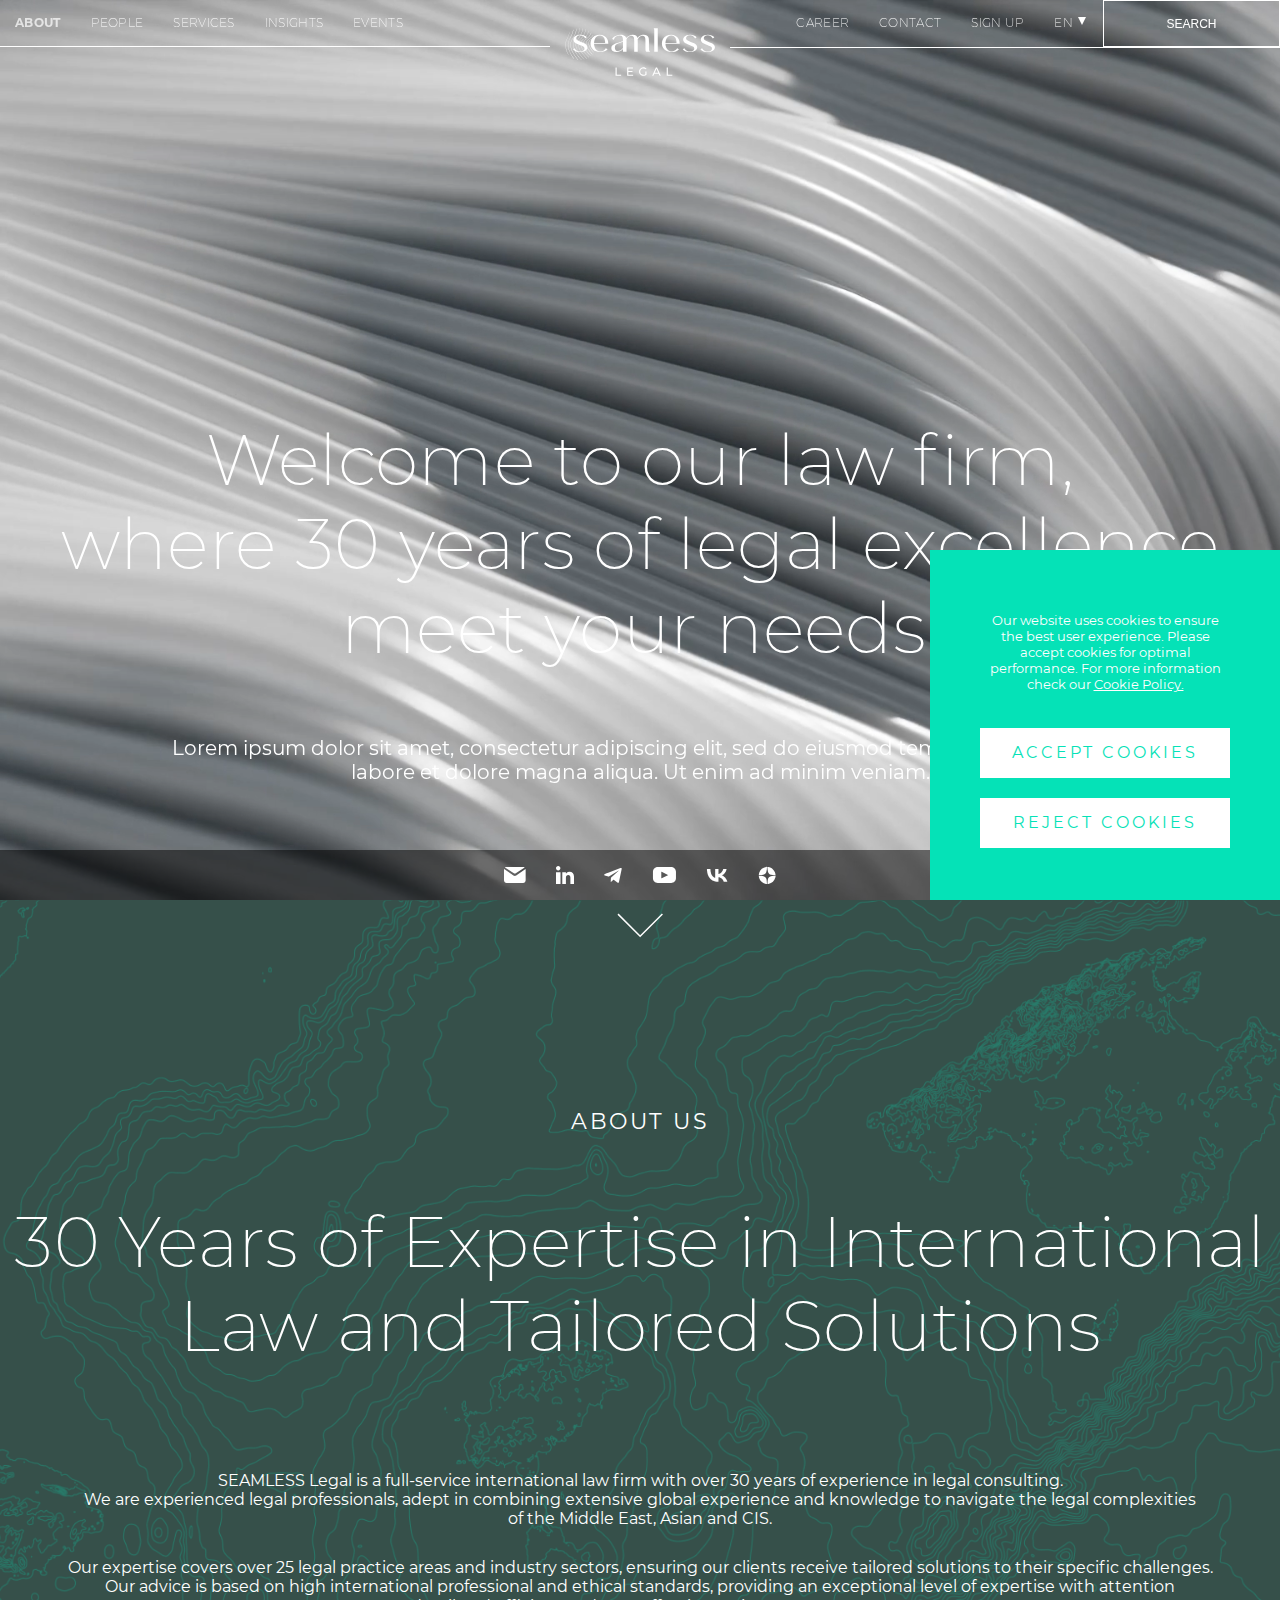
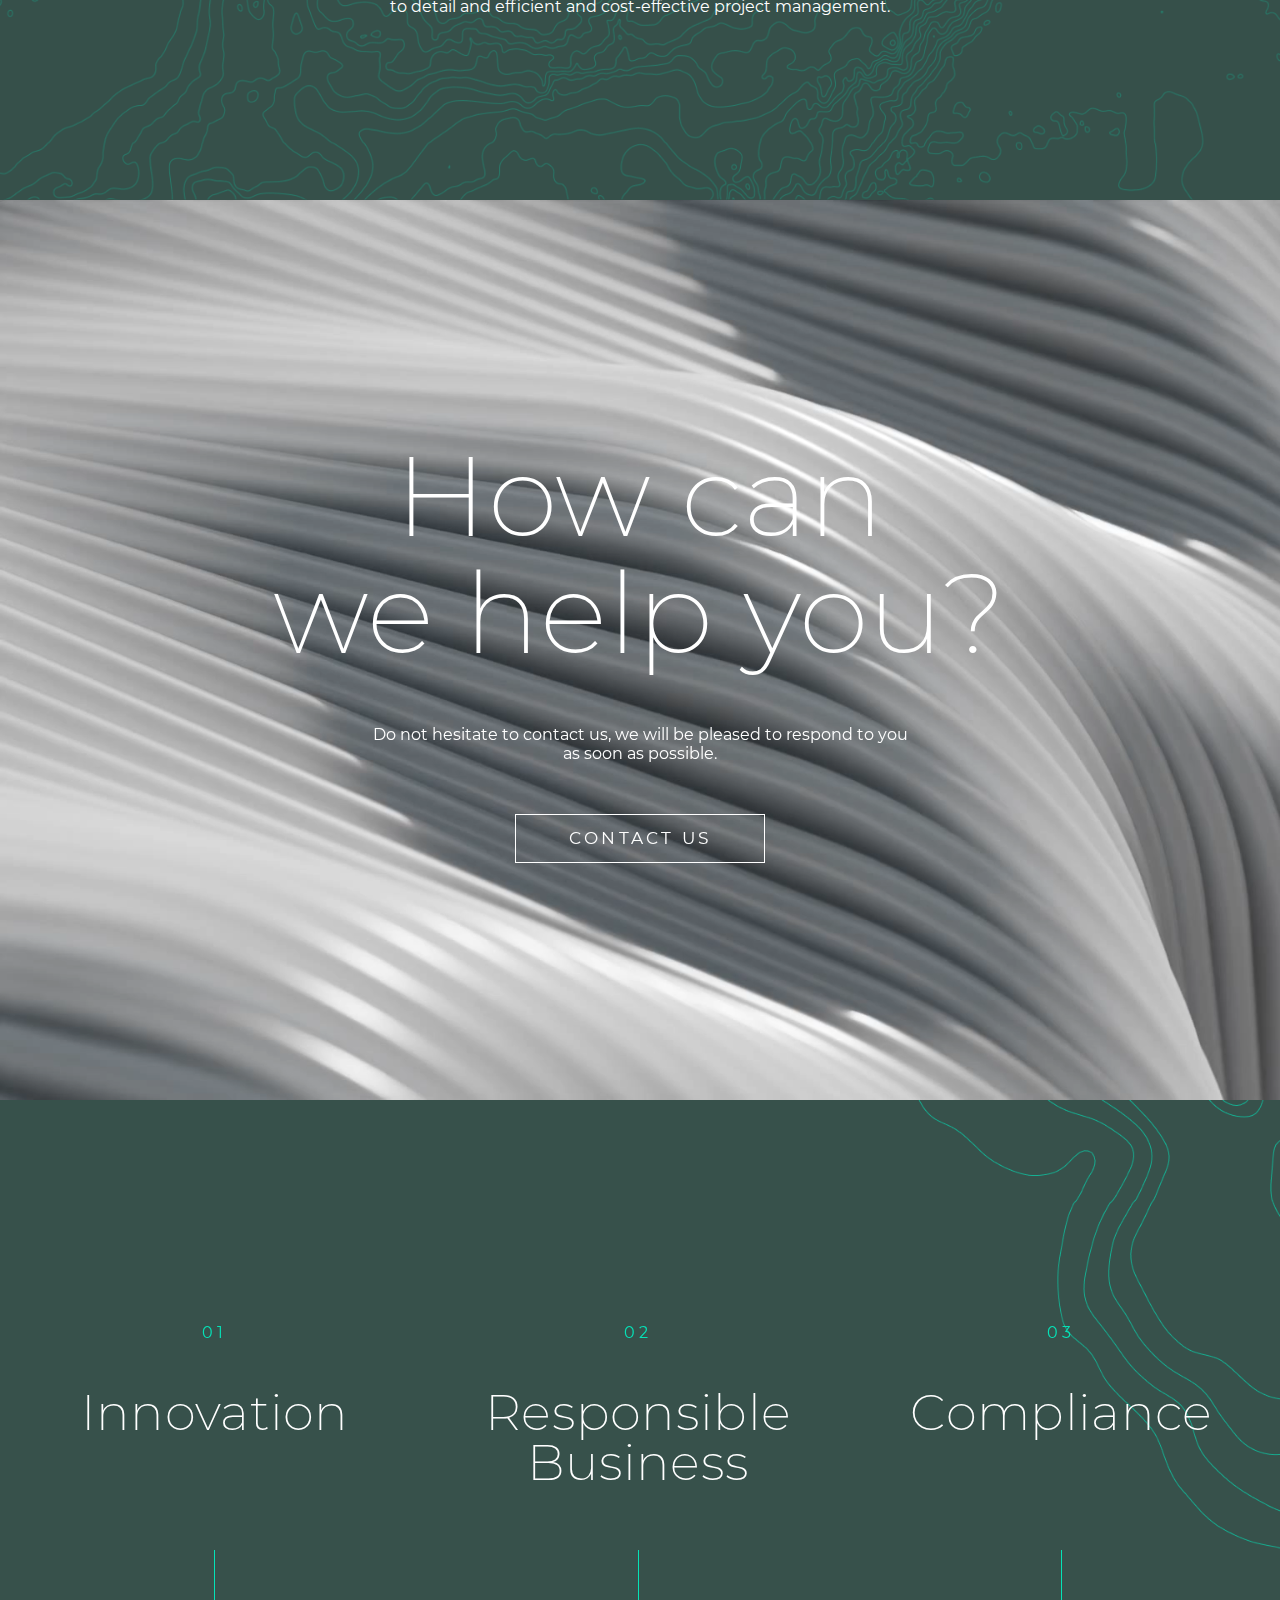
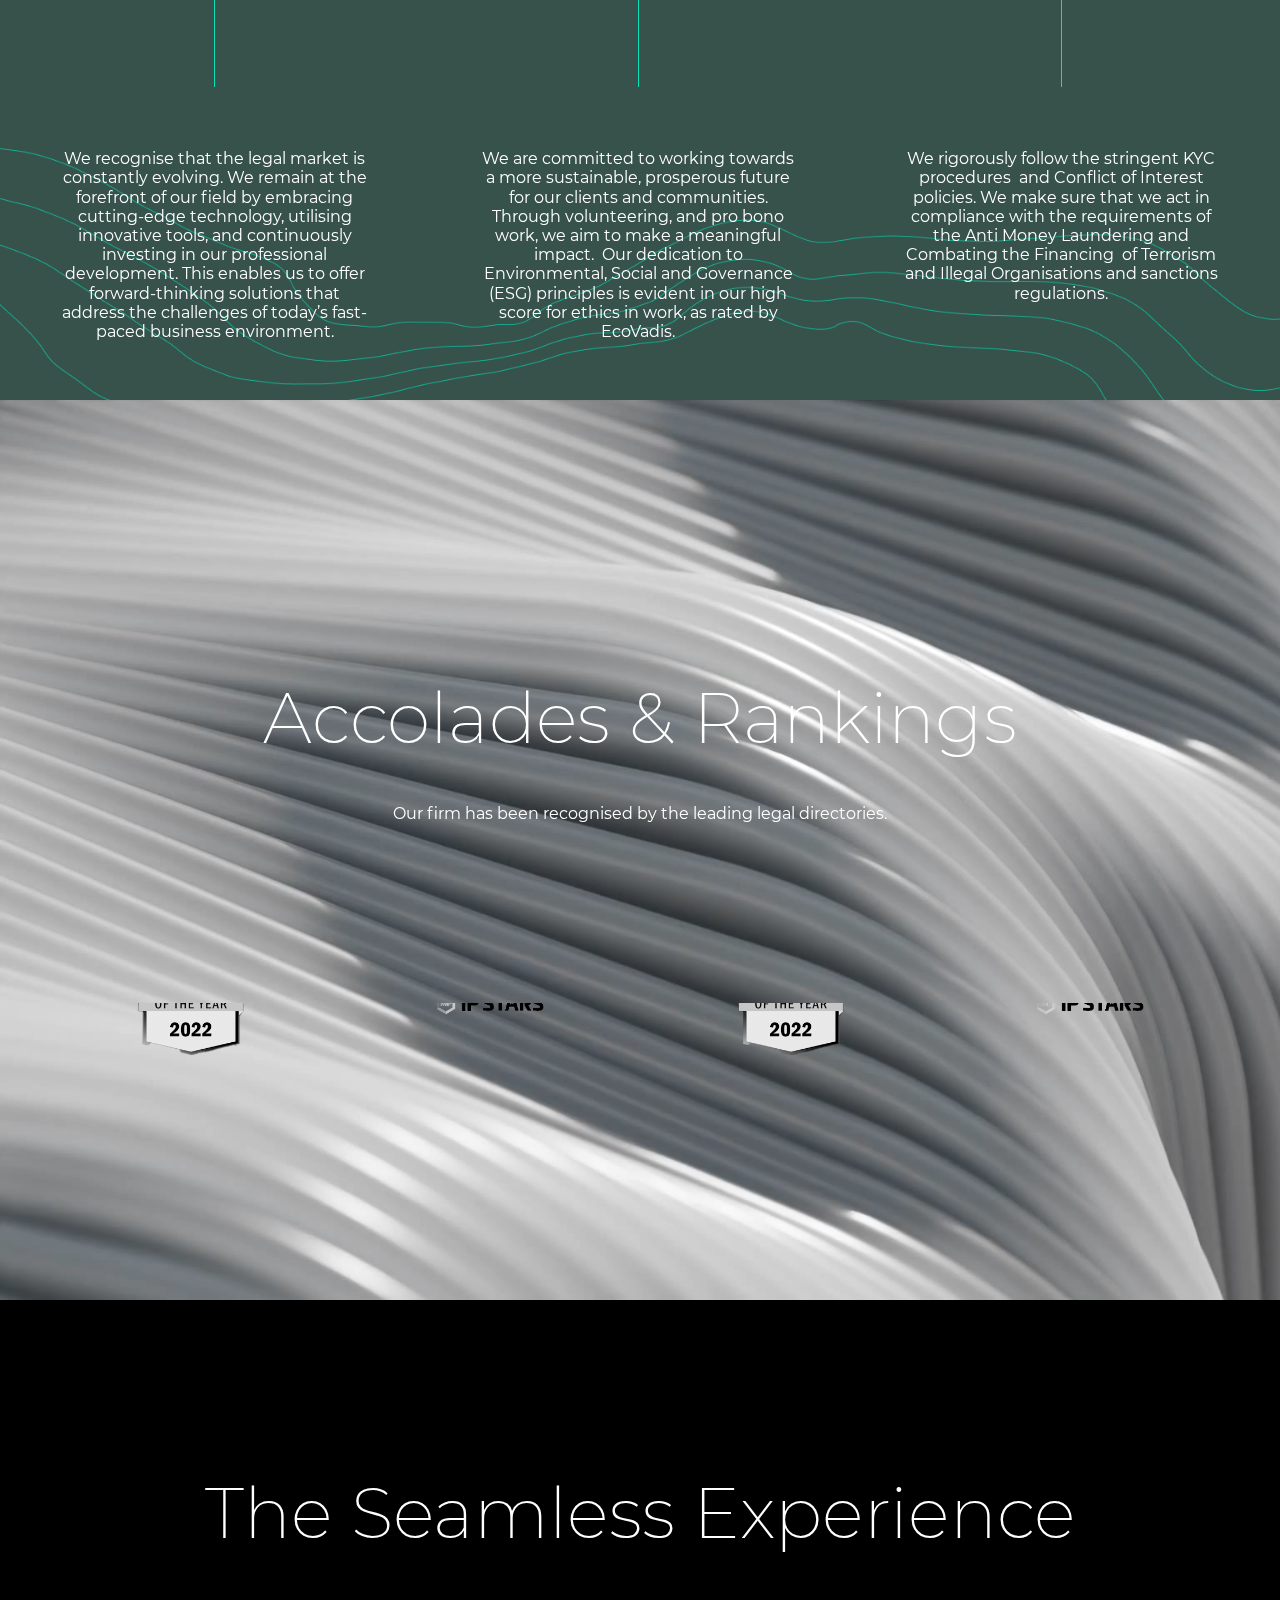
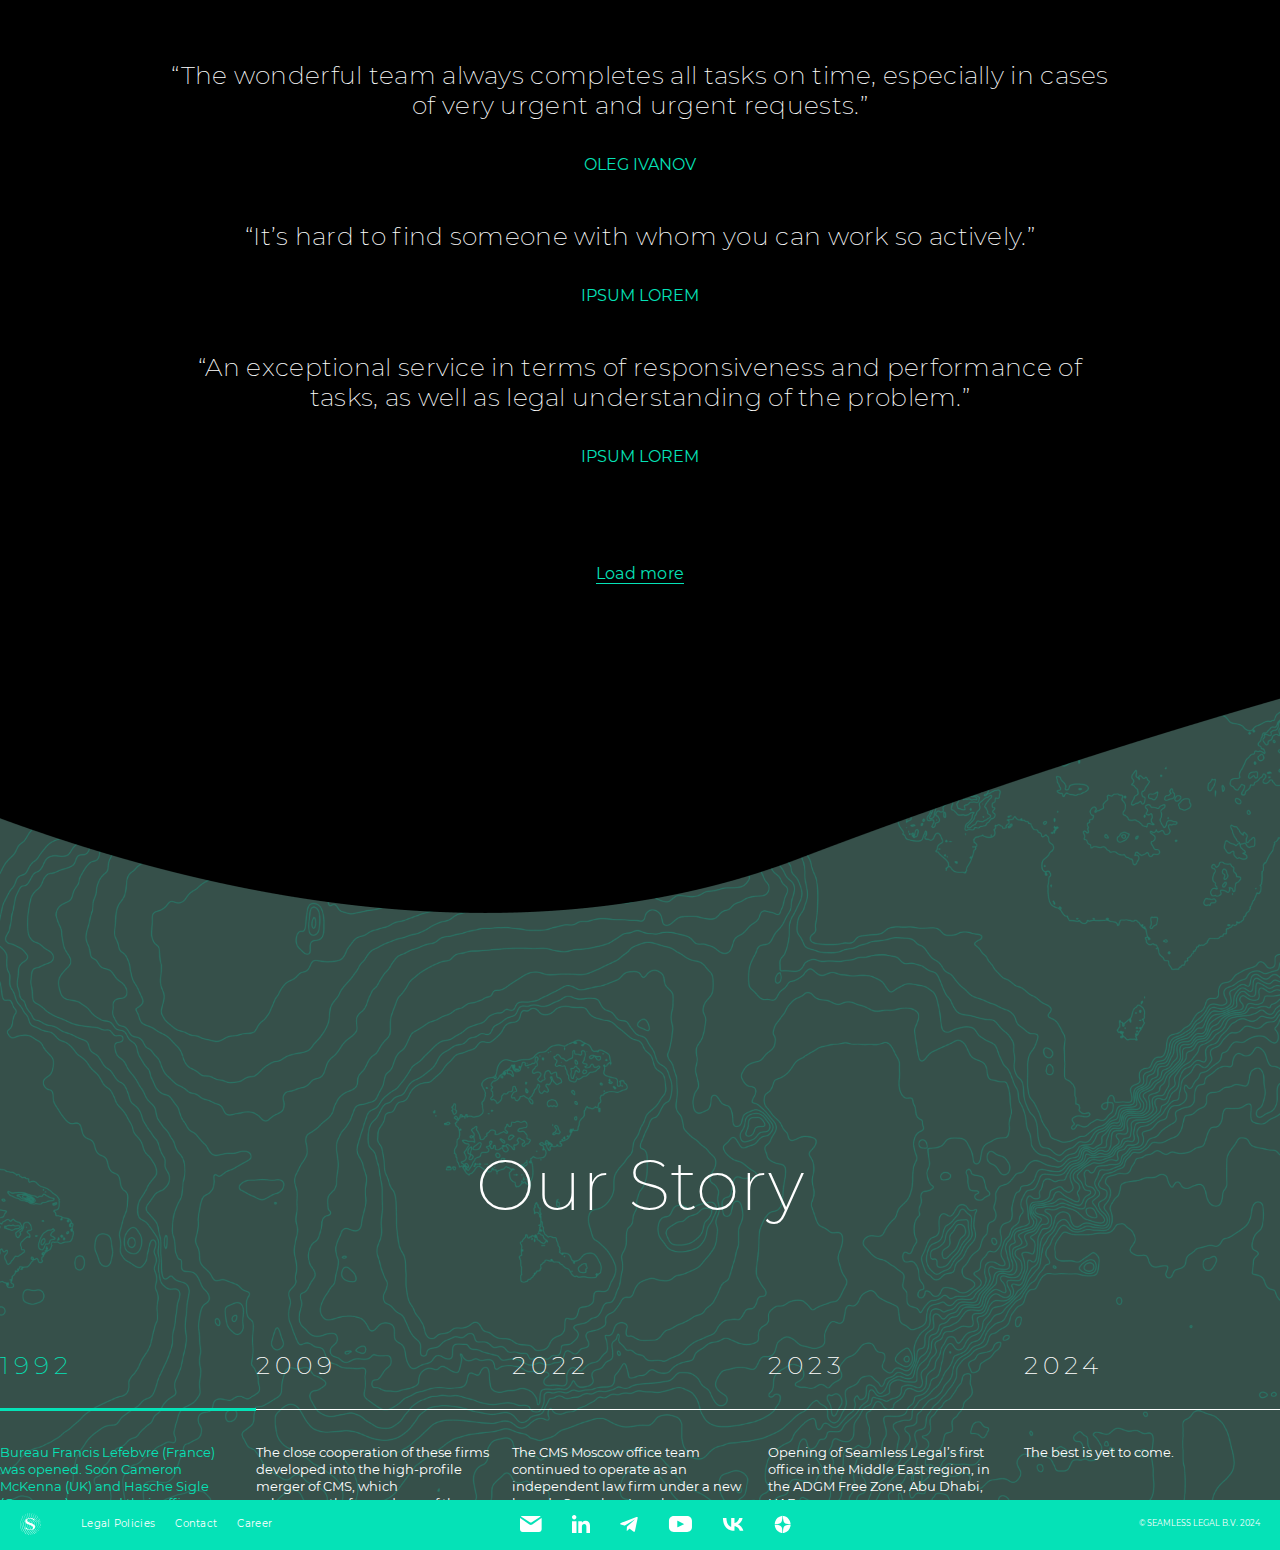
==== commit 5f261857: "Mobile changes" ====
--- a/index.html
+++ b/index.html
@@ -149,30 +149,74 @@
                     <div class="accolades_rankings_content">
                         <h2>Accolades & Rankings</h2>
                         <p>Our firm has been recognised by the leading legal directories.</p>
-                        <div class="accolades_rankings_slider owl-carousel owl-theme">
-                            <div class="item">
-                                <img src="./img/page-home/section_accolades_rankings/slider_logos/logo.png" alt="Ip Stars">
-                            </div>
-                            <div class="item">
-                                <img src="./img/page-home/section_accolades_rankings/slider_logos/logo2.png" alt="Best Lawyer">
-                            </div>
-                            <div class="item">
-                                <img src="./img/page-home/section_accolades_rankings/slider_logos/logo.png" alt="Ip Stars">
-                            </div>
-                            <div class="item">
-                                <img src="./img/page-home/section_accolades_rankings/slider_logos/logo2.png" alt="Best Lawyer">
-                            </div>
-                            <div class="item">
-                                <img src="./img/page-home/section_accolades_rankings/slider_logos/logo.png" alt="Ip Stars">
-                            </div>
-                            <div class="item">
-                                <img src="./img/page-home/section_accolades_rankings/slider_logos/logo2.png" alt="Best Lawyer">
-                            </div>
-                            <div class="item">
-                                <img src="./img/page-home/section_accolades_rankings/slider_logos/logo.png" alt="Ip Stars">
-                            </div>
-                            <div class="item">
-                                <img src="./img/page-home/section_accolades_rankings/slider_logos/logo2.png" alt="Best Lawyer">
+                        <div class="accolades_rankings_slider">
+                            <div class="item">
+                                <img src="./img/page-home/section_accolades_rankings/slider_logos/logo.png" alt="Ip Stars">
+                            </div>
+                            <div class="item">
+                                <img src="./img/page-home/section_accolades_rankings/slider_logos/logo2.png" alt="Best Lawyer">
+                            </div>
+                            <div class="item">
+                                <img src="./img/page-home/section_accolades_rankings/slider_logos/logo.png" alt="Ip Stars">
+                            </div>
+                            <div class="item">
+                                <img src="./img/page-home/section_accolades_rankings/slider_logos/logo2.png" alt="Best Lawyer">
+                            </div>
+                            <div class="item">
+                                <img src="./img/page-home/section_accolades_rankings/slider_logos/logo.png" alt="Ip Stars">
+                            </div>
+                            <div class="item">
+                                <img src="./img/page-home/section_accolades_rankings/slider_logos/logo2.png" alt="Best Lawyer">
+                            </div>
+                            <div class="item">
+                                <img src="./img/page-home/section_accolades_rankings/slider_logos/logo.png" alt="Ip Stars">
+                            </div>
+                            <div class="item">
+                                <img src="./img/page-home/section_accolades_rankings/slider_logos/logo2.png" alt="Best Lawyer">
+                            </div>
+                        </div>
+
+                        <!-- Accolades Rankings Slider Mobile -->
+                        <div class="accolades_rankings_slider_mobile">
+                            <div class="item">
+                                <img src="./img/page-home/section_accolades_rankings/slider_logos/logo.png" alt="Ip Stars">
+                                <img src="./img/page-home/section_accolades_rankings/slider_logos/logo2.png" alt="Best Lawyer">
+                                <img src="./img/page-home/section_accolades_rankings/slider_logos/logo.png" alt="Ip Stars">
+                            </div>
+                            <div class="item">
+                                <img src="./img/page-home/section_accolades_rankings/slider_logos/logo.png" alt="Ip Stars">
+                                <img src="./img/page-home/section_accolades_rankings/slider_logos/logo2.png" alt="Best Lawyer">
+                                <img src="./img/page-home/section_accolades_rankings/slider_logos/logo.png" alt="Ip Stars">
+                            </div>
+                            <div class="item">
+                                <img src="./img/page-home/section_accolades_rankings/slider_logos/logo2.png" alt="Best Lawyer">
+                                <img src="./img/page-home/section_accolades_rankings/slider_logos/logo.png" alt="Ip Stars">
+                                <img src="./img/page-home/section_accolades_rankings/slider_logos/logo2.png" alt="Best Lawyer">
+                            </div>
+                            <div class="item">
+                                <img src="./img/page-home/section_accolades_rankings/slider_logos/logo.png" alt="Ip Stars">
+                                <img src="./img/page-home/section_accolades_rankings/slider_logos/logo2.png" alt="Best Lawyer">
+                                <img src="./img/page-home/section_accolades_rankings/slider_logos/logo.png" alt="Ip Stars">
+                            </div>
+                            <div class="item">
+                                <img src="./img/page-home/section_accolades_rankings/slider_logos/logo2.png" alt="Best Lawyer">
+                                <img src="./img/page-home/section_accolades_rankings/slider_logos/logo.png" alt="Ip Stars">
+                                <img src="./img/page-home/section_accolades_rankings/slider_logos/logo2.png" alt="Best Lawyer">
+                            </div>
+                            <div class="item">
+                                <img src="./img/page-home/section_accolades_rankings/slider_logos/logo.png" alt="Ip Stars">
+                                <img src="./img/page-home/section_accolades_rankings/slider_logos/logo2.png" alt="Best Lawyer">
+                                <img src="./img/page-home/section_accolades_rankings/slider_logos/logo.png" alt="Ip Stars">
+                            </div>
+                            <div class="item">
+                                <img src="./img/page-home/section_accolades_rankings/slider_logos/logo2.png" alt="Best Lawyer">
+                                <img src="./img/page-home/section_accolades_rankings/slider_logos/logo.png" alt="Ip Stars">
+                                <img src="./img/page-home/section_accolades_rankings/slider_logos/logo2.png" alt="Best Lawyer">
+                            </div>
+                            <div class="item">
+                                <img src="./img/page-home/section_accolades_rankings/slider_logos/logo.png" alt="Ip Stars">
+                                <img src="./img/page-home/section_accolades_rankings/slider_logos/logo2.png" alt="Best Lawyer">
+                                <img src="./img/page-home/section_accolades_rankings/slider_logos/logo.png" alt="Ip Stars">
                             </div>
                         </div>
                     </div>
@@ -474,8 +518,7 @@
                         <div class="contact_us_form_agreements_content">
                             <input type="checkbox">
                             <div class="contact_us_form_agreements_content_text">
-                                <p>By including your personal data on this form you agree to it being used</p>
-                                <p>in accordance with our <a href="#">Privacy Policy.</a></p>
+                                <p>By including your personal data on this form you agree to it being used in accordance with our <a href="#">Privacy Policy.</a></p>
                             </div>
                         </div>
                         <div class="contact_us_form_agreements_content">
@@ -485,7 +528,7 @@
                             </div>
                         </div>
                     </div>
-                    <div class="contact_us_form_bbutton">
+                    <div class="contact_us_form_button">
                         <button class="contact_us_form_btn">SEND</button>
                     </div>
                 </div>
--- a/scss/main/main.min.css
+++ b/scss/main/main.min.css
@@ -1 +1 @@
-*{padding:0;margin:0;border:none;box-sizing:border-box}*::before,*::after{box-sizing:border-box}a{display:block;box-sizing:border-box}a,a:visited{text-decoration:none}a:hover{color:inherit;text-decoration:none}a:focus,a:active{outline:none}aside,nav,footer,header,section,main{display:block;position:relative}ul{list-style:none}img,svg{vertical-align:top;max-width:100%;height:auto}input::-ms-clear{display:none}button,input[type=submit]{display:inline-block;box-shadow:none;background-color:rgba(0,0,0,0);background:none;cursor:pointer}input:focus,input:active,button:focus,button:active{outline:none}input{box-sizing:border-box}button::-moz-focus-inner{padding:0;border:0}label{cursor:pointer}legend{display:block}html{scroll-behavior:smooth}body{font-family:"Montserrat",sans-serif;font-weight:400;letter-spacing:.3px;line-height:1.2;margin:0;height:100%;min-width:340px;display:flex;flex-direction:column;align-items:center;justify-content:center}h1{font-weight:200;font-size:113.26px;pointer-events:none}h2{font-weight:200;font-size:70px;pointer-events:none}h3{font-weight:300;font-size:50px;pointer-events:none}h4{font-weight:400;font-size:22px;pointer-events:none}h5{font-weight:400;font-size:18px;pointer-events:none}p{font-size:16px;letter-spacing:0;margin:0}span{display:block}input::-webkit-outer-spin-button,input::-webkit-inner-spin-button{-webkit-appearance:none;margin:0}.transparent_button{background-color:rgba(0,0,0,0);border:1px solid #fff;color:#fff;display:block;font-family:"Montserrat";font-style:normal;font-weight:normal;font-size:16.53px;letter-spacing:3.2px;padding:14px 10px;text-align:center;text-decoration:none;text-transform:uppercase;transition:ease-in-out .2s;height:auto;max-height:50px;width:100%;max-width:250px}.transparent_button:hover{color:#000;background-color:#fff}.main_content{flex:1 1 auto;padding:0;width:100%}.main{display:flex;flex-direction:column;margin:0 auto;position:relative;width:100%;min-height:100vh;max-width:1920px;overflow:hidden}.inner_wrap{display:block;max-width:1920px;margin:0 auto;padding:0;height:100%}@font-face{font-family:"Montserrat";src:url("./../../fonts/Montserrat/Montserrat-ExtraLight.eot");src:local("Montserrat ExtraLight"),local("./../../fonts/Montserrat/Montserrat-ExtraLight"),url("./../../fonts/Montserrat/Montserrat-ExtraLight.eot?#iefix") format("embedded-opentype"),url("./../../fonts/Montserrat/Montserrat-ExtraLight.woff") format("woff"),url("./../../fonts/Montserrat/Montserrat-ExtraLight.ttf") format("truetype");font-weight:200;font-style:normal}@font-face{font-family:"Montserrat";src:url("./../../fonts/Montserrat/Montserrat-Regular.eot");src:local("Montserrat Regular"),local("./../../fonts/Montserrat/Montserrat-Regular"),url("./../../fonts/Montserrat/Montserrat-Regular.eot?#iefix") format("embedded-opentype"),url("./../../fonts/Montserrat/Montserrat-Regular.woff") format("woff"),url("./../../fonts/Montserrat/Montserrat-Regular.ttf") format("truetype");font-weight:normal;font-style:normal}@font-face{font-family:"Montserrat";src:url("./../../fonts/Montserrat/Montserrat-Bold.eot");src:local("Montserrat Bold"),local("./../../fonts/Montserrat/Montserrat-Bold"),url("./../../fonts/Montserrat/Montserrat-Bold.eot?#iefix") format("embedded-opentype"),url("./../../fonts/Montserrat/Montserrat-Bold.woff") format("woff"),url("./../../fonts/Montserrat/Montserrat-Bold.ttf") format("truetype");font-weight:bold;font-style:normal}.header_fixed{background:rgba(0,0,0,0);display:flex;flex-direction:row;align-items:flex-start;justify-content:center;max-height:100px;position:fixed;top:0;width:100%;max-width:1920px;z-index:2;transition:ease-in-out .2s}.header_fixed.active{background:linear-gradient(180deg, rgba(0, 0, 0, 0.9) 0%, rgba(0, 0, 0, 0.4) 60%, rgba(0, 0, 0, 0) 100%)}.header_fixed .header_left{border-bottom:1px solid #fff;max-height:100px;width:100%}.header_fixed .header_left .header_left_menu_mobile{display:none;flex-direction:column;align-items:center;justify-content:center}.header_fixed .header_left .header_left_menu_mobile span{background-color:#fff;display:block;height:1px;width:27px}.header_fixed .header_left .header_left_menu_mobile span:nth-child(2){margin:9px 0}.header_fixed .header_left .header_left_menu ul{display:flex;flex-direction:row;align-items:center;justify-content:flex-start}.header_fixed .header_left .header_left_menu ul li a{color:#fff;font-size:15px;font-weight:300;padding:16px 33px;opacity:1;text-transform:uppercase;transition:ease-in-out .2s}.header_fixed .header_left .header_left_menu ul li a:hover{opacity:.7}.header_fixed .header_left .header_left_menu ul li a.current{font-weight:bold}.header_fixed .header_logo{padding:0;max-height:100px;margin:0 42px}.header_fixed .header_logo a{padding:28px 0 0;font-weight:300}.header_fixed .header_logo a img{width:100%;max-width:201.41px;min-width:200px}.header_fixed .header_right{border-bottom:1px solid #fff;display:flex;flex-direction:row;align-items:center;justify-content:flex-end;max-height:100px;width:100%}.header_fixed .header_right .header_right_links ul{display:flex;flex-direction:row;align-items:center;justify-content:center}.header_fixed .header_right .header_right_links ul li a{color:#fff;font-weight:300;opacity:1;padding:15px 32px;transition:ease-in-out .2s}.header_fixed .header_right .header_right_links ul li a:hover{opacity:.7}.header_fixed .header_right .header_right_account{margin:0 0 0 30px}.header_fixed .header_right .header_right_account a{display:none;color:#fff;font-weight:300;opacity:1;transition:ease-in-out .2s}.header_fixed .header_right .header_right_account a:hover{opacity:.7}.header_fixed .header_right .header_right_account a.current{display:block}.header_fixed .header_right .header_right_language{margin:0}.header_fixed .header_right .header_right_language ul li{position:relative}.header_fixed .header_right .header_right_language ul li .header_right_language_hidden{background-color:#fff;display:none;position:absolute;padding:4px;border-radius:4px;right:-15px;bottom:-40px}.header_fixed .header_right .header_right_language ul li .header_right_language_hidden.active{display:block}.header_fixed .header_right .header_right_language ul li .header_right_language_hidden a{color:#000;margin:0 0 10px 0;position:relative;transition:ease-in-out .2s}.header_fixed .header_right .header_right_language ul li .header_right_language_hidden a:last-child{margin:0}.header_fixed .header_right .header_right_language ul li a{color:#fff;font-weight:300}.header_fixed .header_right .header_right_language ul li a.current{display:block;padding:15px 0 15px 70px;opacity:1;position:relative;transition:ease-in-out .2s}.header_fixed .header_right .header_right_language ul li a.current:hover{opacity:.7}.header_fixed .header_right .header_right_language ul li a.current:hover::before{opacity:.7}.header_fixed .header_right .header_right_language ul li a.current::before{border:4px solid rgba(0,0,0,0);border-top:8px solid #fff;content:"";opacity:1;position:absolute;right:-13px;bottom:17px;transition:ease-in-out .2s}.header_fixed .header_right .header_right_search{margin:0 0 0 79px}.header_fixed .header_right .header_right_search input{border:1px solid #fff;background-color:rgba(0,0,0,0);color:#fff;font-weight:300;padding:15.5px 10px;max-width:178px;width:100%;text-align:center;font-size:15px;max-height:50px;transition:ease-in-out .2s}.header_fixed .header_right .header_right_search input:hover{background-color:rgba(0,0,0,.2)}.header_fixed .header_right .header_right_search input::-moz-placeholder{color:#fff}.header_fixed .header_right .header_right_search input::placeholder{color:#fff}.mobile_header_menu{background:rgba(0,0,0,.7);flex-direction:column;align-items:flex-start;justify-content:flex-start;position:fixed;width:100%;height:100%;left:0;top:0;z-index:10;display:none;transition:all .2s ease-in-out}.mobile_header_menu .mobile_header_menu_content{background-color:#37514b;width:100%;max-width:390px}.mobile_header_menu .mobile_header_menu_content .mobile_header_menu_top{display:flex;flex-direction:row;align-items:center;justify-content:flex-start;padding:30px;width:100%}.mobile_header_menu .mobile_header_menu_content .mobile_header_menu_top .mobile_header_menu_top_btn{cursor:pointer;margin:0 76px 0 0;position:relative;width:35px;height:35px}.mobile_header_menu .mobile_header_menu_content .mobile_header_menu_top .mobile_header_menu_top_btn span{display:block;width:35px;height:2px;background-color:#fff;position:absolute;transition:all .2s ease-in-out}.mobile_header_menu .mobile_header_menu_content .mobile_header_menu_top .mobile_header_menu_top_btn span:nth-child(1){top:16px;left:0;rotate:45deg}.mobile_header_menu .mobile_header_menu_content .mobile_header_menu_top .mobile_header_menu_top_btn span:nth-child(2){opacity:0;top:16px}.mobile_header_menu .mobile_header_menu_content .mobile_header_menu_top .mobile_header_menu_top_btn span:nth-child(3){top:16px;rotate:-45deg}.mobile_header_menu .mobile_header_menu_content .mobile_header_menu_top .mobile_header_menu_top_logo img{height:41px;width:130px}.mobile_header_menu .mobile_header_menu_content .mobile_header_menu_search{padding:20px}.mobile_header_menu .mobile_header_menu_content .mobile_header_menu_search input{border:1px solid #fff;background-color:rgba(0,0,0,0);color:#fff;font-weight:300;padding:15.5px 10px;max-width:332px;width:100%;text-align:center;font-size:16px;max-height:50px;transition:ease-in-out .2s}.mobile_header_menu .mobile_header_menu_content .mobile_header_menu_search input::-moz-placeholder{color:#fff}.mobile_header_menu .mobile_header_menu_content .mobile_header_menu_search input::placeholder{color:#fff}.mobile_header_menu .mobile_header_menu_content .mobile_header_menu_search input:hover{background-color:rgba(0,0,0,.2)}.mobile_header_menu .mobile_header_menu_content .mobile_header_menu_list{padding:35px}.mobile_header_menu .mobile_header_menu_content .mobile_header_menu_list ul li:last-child a{border-bottom:none}.mobile_header_menu .mobile_header_menu_content .mobile_header_menu_list ul li a{border-bottom:1px solid #05e2b7;color:#fff;font-size:16px;padding:16px 0;width:100%;text-align:center;text-transform:uppercase}.mobile_header_menu .mobile_header_menu_content .mobile_header_menu_languages{display:flex;flex-direction:row;align-items:center;justify-content:space-between;padding:70px 30px 20px 30px}.mobile_header_menu .mobile_header_menu_content .mobile_header_menu_languages a{border-bottom:1px solid rgba(0,0,0,0);color:#fff;display:inline-block;font-size:10px;font-weight:300;padding:10px 0;text-align:center;text-transform:uppercase}.mobile_header_menu .mobile_header_menu_content .mobile_header_menu_languages a.current{border-bottom:1px solid #fff;font-weight:bold}.mobile_header_menu .mobile_header_menu_content .mobile_header_menu_social_links{background-color:#05e2b7}.mobile_header_menu .mobile_header_menu_content .mobile_header_menu_social_links ul{display:flex;flex-direction:row;align-items:center;justify-content:center}.mobile_header_menu .mobile_header_menu_content .mobile_header_menu_social_links ul li a{display:flex;flex-direction:row;align-items:center;justify-content:center;padding:15px 15px}.mobile_header_menu .mobile_header_menu_content .mobile_header_menu_social_links ul li a img{filter:brightness(0) saturate(100%) invert(100%) sepia(100%) saturate(0%) hue-rotate(104deg) brightness(103%) contrast(103%);max-width:24px;max-height:18px;transition:ease-in-out .2s}.mobile_header_menu .mobile_header_menu_content .mobile_header_menu_social_links ul li a:hover img{filter:brightness(0) saturate(100%)}.mobile_header_menu.active{display:flex}@media only screen and (max-width: 1800px){.header_fixed .header_left .header_left_menu ul li a{font-size:14px;padding:16px 25px}.header_fixed .header_logo{margin:0 35px}.header_fixed .header_logo a img{min-width:180px}.header_fixed .header_right .header_right_links ul li a{font-size:14px;padding:15px 25px}.header_fixed .header_right .header_right_account{margin:0 0 0 25px}.header_fixed .header_right .header_right_account a{font-size:14px}.header_fixed .header_right .header_right_language ul li a{font-size:14px}.header_fixed .header_right .header_right_language ul li a.current{padding:15px 0 15px 50px}.header_fixed .header_right .header_right_search{margin:0 0 0 65px}.header_fixed .header_right .header_right_search input{font-size:14px}}@media only screen and (max-width: 1600px){.header_fixed .header_left .header_left_menu ul li a{font-size:12px;padding:16px 15px}.header_fixed .header_logo{margin:0 15px}.header_fixed .header_logo a img{min-width:150px}.header_fixed .header_right .header_right_links ul li a{font-size:12px;padding:15px 15px}.header_fixed .header_right .header_right_account{margin:0 0 0 15px}.header_fixed .header_right .header_right_account a{font-size:12px}.header_fixed .header_right .header_right_language ul li a{font-size:12px}.header_fixed .header_right .header_right_language ul li a.current{padding:15px 0 15px 30px}.header_fixed .header_right .header_right_search{margin:0 0 0 30px}.header_fixed .header_right .header_right_search input{font-size:12px}}@media only screen and (max-width: 1024px){.header_fixed{align-items:center;padding:0 30px;height:100px}.header_fixed .header_left{border-bottom:none}.header_fixed .header_left .header_left_menu_mobile{display:flex;align-items:flex-start;cursor:pointer;padding:0;opacity:1;transition:ease-in-out .2s}.header_fixed .header_left .header_left_menu_mobile:hover{opacity:.7}.header_fixed .header_left .header_left_menu{display:none}.header_fixed .header_logo{margin:0}.header_fixed .header_logo a{padding:0;width:130px;height:41px}.header_fixed .header_logo a img{width:130px;height:41px}.header_fixed .header_right{border-bottom:none;padding:24.5px 0}.header_fixed .header_right .header_right_links{display:none}.header_fixed .header_right .header_right_account{display:none}.header_fixed .header_right .header_right_language{display:none}.header_fixed .header_right .header_right_search{display:none}}.footer_fixed{display:flex;flex-direction:row;align-items:center;justify-content:center;position:fixed;left:0;bottom:0;width:100%;height:100%;max-height:50px;background:rgba(0,0,0,.5);z-index:1}.footer_fixed .footer_fixed_content{max-width:1920px;width:100%;margin:0 auto}.footer_fixed .footer_fixed_content ul{display:flex;flex-direction:row;align-items:center;justify-content:center}.footer_fixed .footer_fixed_content ul li a{display:flex;flex-direction:row;align-items:center;justify-content:center;padding:15px 20px}.footer_fixed .footer_fixed_content ul li a img{filter:brightness(0) saturate(100%) invert(100%) sepia(100%) saturate(0%) hue-rotate(104deg) brightness(103%) contrast(103%);max-width:24px;max-height:18px;transition:ease-in-out .1s}.footer_fixed .footer_fixed_content ul li a:hover img{filter:brightness(0) saturate(100%) invert(82%) sepia(48%) saturate(5598%) hue-rotate(120deg) brightness(103%) contrast(96%)}.footer_fixed .cookies{position:fixed;right:0;bottom:0;padding:62px 50px 50px;background-color:#05e2b7;max-width:350px;max-height:350px;height:100%;width:100%;z-index:1}.footer_fixed .cookies p{color:#fff;font-size:13px;line-height:1.23;letter-spacing:0px;margin:0 0 36px 0;text-align:center}.footer_fixed .cookies p a{display:inline-block;color:#fff;cursor:pointer;text-decoration:underline;transition:ease-in-out .2s}.footer_fixed .cookies p a:hover{text-decoration:none}.footer_fixed .cookies>a{background-color:#fff;border:2px solid #fff;color:#05e2b7;font-size:16px;letter-spacing:3px;margin:0 0 20px 0;padding:13.5px 10px;text-align:center;text-transform:uppercase;width:100%;max-width:250px;height:auto;max-height:50px;transition:ease-in-out .2s}.footer_fixed .cookies>a:hover{background-color:rgba(0,0,0,0);color:#fff}.footer_fixed .cookies>a:last-child{margin:0}@media only screen and (max-width: 1600px){.footer_fixed .footer_fixed_content ul li a{padding:15px 15px}}@media only screen and (max-width: 480px){.footer_fixed .footer_fixed_content .cookies{right:calc(50% - 175px);bottom:70px}}.welcome{height:100vh;max-height:1080px}.welcome .welcome_video_bg{position:absolute;left:0;top:0;height:100%;width:auto;z-index:0}.welcome .welcome_content{display:flex;flex-direction:column;align-items:center;justify-content:flex-start;height:100%;position:relative;z-index:1}.welcome .welcome_content h2{color:#fff;padding:418px 0 66px 0;text-align:center}.welcome .welcome_content p{color:#fff;font-size:20px;max-width:1000px;text-align:center}.welcome .welcome_content a{position:relative;top:129px;transition:ease-in-out .2s}.welcome .welcome_content a:hover{top:132px}@media only screen and (max-width: 1024px){.welcome{padding:0 30px}.welcome .welcome_content h2{font-size:50px}.welcome .welcome_content p{font-size:16px}}@media only screen and (max-width: 480px){.welcome{max-height:844px}.welcome .welcome_content h2{font-size:30px;padding:295px 0 66px 0}.welcome .welcome_content p{font-size:13px}}.about_us{background:url("../../img/page-home/section_about_us/bg.png") no-repeat center;background-size:cover;background-color:#37514b;height:100vh;max-height:1080px}.about_us .about_us_content{display:flex;flex-direction:column;align-items:center;justify-content:center;height:100%;width:100%;max-width:1300px;margin:0 auto;padding:100px 0;text-align:center}.about_us .about_us_content h4{color:#fff;letter-spacing:2.5px;margin:55px 0 64px 0}.about_us .about_us_content h2{color:#fff;margin:0 0 103px 0}.about_us .about_us_content p{color:#fff;margin:0 0 30px 0}@media only screen and (max-width: 1024px){.about_us{padding:0 30px}.about_us .about_us_content .about_us_content_items h4{font-size:17px}.about_us .about_us_content .about_us_content_items h2{font-size:50px}.about_us .about_us_content .about_us_content_items p{font-size:16px}}@media only screen and (max-width: 480px){.about_us{max-height:844px}.about_us .about_us_content{padding:80px 0 30px}.about_us .about_us_content .about_us_content_items h4{font-size:13px;margin:40px 0}.about_us .about_us_content .about_us_content_items h2{font-size:30px;margin:30px 0}.about_us .about_us_content .about_us_content_items p{font-size:13px;margin:50px 0 0 0}}.contact_us{height:100vh;max-height:1080px}.contact_us .welcome_video_bg{position:absolute;left:0;top:0;height:100%;width:auto;z-index:0}.contact_us .contact_us_content{display:flex;flex-direction:column;align-items:center;justify-content:center;padding:100px 0;height:100%;text-align:center;position:relative;z-index:1}.contact_us .contact_us_content h1{color:#fff;margin:0 0 53px 0;line-height:1.04}.contact_us .contact_us_content p{color:#fff;margin:0 0 50px 0}.contact_us .contact_us_content a{margin:0 auto}@media only screen and (max-width: 1024px){.contact_us{padding:0 30px}.contact_us .contact_us_content h1{font-size:75px;font-weight:200}.contact_us .contact_us_content p{font-size:16px}}@media only screen and (max-width: 480px){.contact_us{max-height:844px}.contact_us .contact_us_content h1{font-size:50px}.contact_us .contact_us_content p{font-size:13px}}.key_words{background:url("../../img/page-home/section_key_words/bg.png") no-repeat center;background-size:cover;background-color:#37514b;height:100vh;max-height:1080px}.key_words .key_words_content{display:flex;flex-direction:row;align-items:flex-start;justify-content:center;margin:0 auto;padding:100px 0;height:100%;width:100%;max-width:1840px}.key_words .key_words_content .key_words_content_item{display:flex;flex-direction:column;align-items:center;justify-content:center;margin:123px 1% 0 1%}.key_words .key_words_content .key_words_content_item:nth-child(1){margin:123px 1% 0 0}.key_words .key_words_content .key_words_content_item:nth-child(3){margin:123px 0 0 1%}.key_words .key_words_content .key_words_content_item span{color:#05e2b7;letter-spacing:4px;margin:0 0 46px 0;text-align:center}.key_words .key_words_content .key_words_content_item h3{color:#fff;line-height:1;margin:0 0 42px 0;min-height:120px;text-align:center}.key_words .key_words_content .key_words_content_item div{background-color:#05e2b7;margin:0 0 62px 0;text-align:center;height:137px;width:1px}.key_words .key_words_content .key_words_content_item p{color:#fff;font-size:16px;width:85%;text-align:center}.key_words .key_words_content .owl-dots{display:flex;flex-direction:row;align-items:center;justify-content:center;margin:80px 0 0 0;position:relative;left:5%;width:90%}.key_words .key_words_content .owl-dots .owl-dot{padding:20px 0 !important;width:100%}.key_words .key_words_content .owl-dots .owl-dot:hover span{background-color:#aaa}.key_words .key_words_content .owl-dots .owl-dot span{background-color:#ccc;display:block;height:2px;width:100%;transition:ease-in-out .3s}.key_words .key_words_content .owl-dots .owl-dot.active span{background-color:#05e2b7}@media only screen and (max-width: 1600px){.key_words{padding:0 30px}}@media only screen and (max-width: 1024px){.key_words .key_words_content .key_words_content_item h2{font-size:50px}.key_words .key_words_content .key_words_content_item p{font-size:16px}}@media only screen and (max-width: 480px){.key_words{max-height:844px}.key_words .key_words_content{padding:30px 0}.key_words .key_words_content .key_words_content_item{margin:118px 1% 0 1%}.key_words .key_words_content .key_words_content_item>span{margin:0 0 50px 0}.key_words .key_words_content .key_words_content_item h4{font-size:13px}.key_words .key_words_content .key_words_content_item h2{font-size:30px}.key_words .key_words_content .key_words_content_item p{font-size:13px}}.accolades_rankings{background:url("../../img/page-home/section_welcome/bg.png") no-repeat center;background-size:cover;height:100vh;max-height:1080px;padding:100px 0}.accolades_rankings .welcome_video_bg{position:absolute;left:0;top:0;height:100%;width:auto;z-index:0}.accolades_rankings .accolades_rankings_content{display:flex;flex-direction:column;align-items:center;justify-content:flex-start;padding:100px 30px;height:100%;position:relative;z-index:1}.accolades_rankings .accolades_rankings_content h2{color:#fff;margin:76px 0 44px 0}.accolades_rankings .accolades_rankings_content p{color:#fff;font-size:16px;margin:0 0 180px 0}.accolades_rankings .accolades_rankings_content .accolades_rankings_slider{margin:0 auto;max-width:1200px;z-index:0}.accolades_rankings .accolades_rankings_content .accolades_rankings_slider .owl-stage-outer .owl-stage{display:flex;flex-direction:row;align-items:center;justify-content:center}.accolades_rankings .accolades_rankings_content .accolades_rankings_slider .item{display:flex;flex-direction:column;align-items:center;justify-content:center;cursor:pointer}.accolades_rankings .accolades_rankings_content .accolades_rankings_slider .item img{max-width:110px;max-height:110px}.accolades_rankings .accolades_rankings_content .accolades_rankings_slider .owl-dots{display:flex;flex-direction:row;align-items:center;justify-content:center;margin:80px 0 0 0;position:relative;left:-10%;width:120%}.accolades_rankings .accolades_rankings_content .accolades_rankings_slider .owl-dots .owl-dot{padding:20px 0 !important;width:100%}.accolades_rankings .accolades_rankings_content .accolades_rankings_slider .owl-dots .owl-dot:hover span{background-color:#aaa}.accolades_rankings .accolades_rankings_content .accolades_rankings_slider .owl-dots .owl-dot span{background-color:#ccc;display:block;height:2px;width:100%;transition:ease-in-out .3s}.accolades_rankings .accolades_rankings_content .accolades_rankings_slider .owl-dots .owl-dot.active span{background-color:#05e2b7}@media only screen and (max-width: 1600px){.accolades_rankings .accolades_rankings_content .accolades_rankings_slider .owl-dots{left:0;width:100%}}@media only screen and (max-width: 1024px){.accolades_rankings{max-height:844px;padding:0 30px}.accolades_rankings .accolades_rankings_content{padding:0 30px}.accolades_rankings .accolades_rankings_content h2{font-size:50px;text-align:center}.accolades_rankings .accolades_rankings_content p{font-size:16px;text-align:center}}@media only screen and (max-width: 480px){.accolades_rankings{max-height:844px}.accolades_rankings .accolades_rankings_content h2{font-size:30px}.accolades_rankings .accolades_rankings_content p{font-size:13px}}.seamless_experience{background-color:#000;padding:171px 0 0 0;position:relative;height:100vh;max-height:936px}.seamless_experience.active{max-height:none}.seamless_experience::before{background:url("../../img/page-home/section_seamless_experience/bg-bottom.png") no-repeat center;background-size:cover;content:"";position:absolute;left:0;bottom:-338px;height:100%;max-height:339px;width:100%;z-index:1}.seamless_experience .seamless_experience_content{margin:0 auto 46px auto;width:100%;max-width:950px;text-align:center}.seamless_experience .seamless_experience_content h2{color:#fff;margin:0 0 105px 0;text-align:center}.seamless_experience .seamless_experience_content h5{color:#fff;font-size:25px;font-weight:300;margin:0 0 35px 0;text-align:center}.seamless_experience .seamless_experience_content p{color:#05e2b7;font-size:16px;margin:0 0 47px 0;text-align:center}.seamless_experience .seamless_experience_content .seamless_experience_load_more_btn{border-bottom:1px solid #05e2b7;color:#05e2b7;cursor:pointer;display:inline-block;font-size:16px;margin:50px auto 48px auto;text-align:center;transition:ease-in-out .2s}.seamless_experience .seamless_experience_content .seamless_experience_load_more_btn:hover{border-bottom:1px solid rgba(0,0,0,0)}.seamless_experience .seamless_experience_content .seamless_experience_load_more_btn.clicked{display:none}.seamless_experience .seamless_experience_content .seamless_experience_content_list_extra{display:none;transition:ease-in-out .2s}.seamless_experience .seamless_experience_content .seamless_experience_content_list_extra.active{display:block}@media only screen and (max-width: 1024px){.seamless_experience{padding:150px 30px 0 30px}.seamless_experience .seamless_experience_content h2{font-size:50px}.seamless_experience .seamless_experience_content h5{font-size:18px}.seamless_experience .seamless_experience_content p{font-size:16px}}@media only screen and (max-width: 480px){.seamless_experience::before{bottom:-240px}.seamless_experience .seamless_experience_content h2{font-size:30px}.seamless_experience .seamless_experience_content h5{font-size:13px}.seamless_experience .seamless_experience_content p{font-size:13px}}.our_story{background:url("../../img/page-home/section_our_story/bg.png") no-repeat center;background-size:cover;background-color:#37514b;padding:543px 0 0 0;height:100vh;max-height:1375px;text-align:center}.our_story .our_story_content{margin:0 auto;width:100%;max-width:1488px}.our_story .our_story_content h2{color:#fff;margin:0 0 123px 0;text-align:center}.our_story .our_story_content .our_story_content_list{display:flex;flex-direction:row;align-items:flex-start;justify-content:center;width:100%}.our_story .our_story_content .our_story_content_list .our_story_content_list_item{display:flex;flex-direction:column;align-items:flex-start;justify-content:center;cursor:pointer;opacity:1;width:20%;transition:ease-in-out .2s}.our_story .our_story_content .our_story_content_list .our_story_content_list_item:hover h4::before{background-color:#05e2b7}.our_story .our_story_content .our_story_content_list .our_story_content_list_item.active h4{color:#05e2b7}.our_story .our_story_content .our_story_content_list .our_story_content_list_item.active h4::before{background-color:#05e2b7}.our_story .our_story_content .our_story_content_list .our_story_content_list_item.active p{color:#05e2b7}.our_story .our_story_content .our_story_content_list .our_story_content_list_item h4{color:#fff;border-bottom:.5px solid #fff;font-size:30px;font-weight:300;letter-spacing:5px;position:relative;text-align:left;padding:0 0 29px 0;margin:0 0 34px 0;width:100%;transition:ease-in-out .2s}.our_story .our_story_content .our_story_content_list .our_story_content_list_item h4::before{background-color:rgba(0,0,0,0);content:"";position:absolute;height:3px;bottom:-2px;left:0;width:100%;transition:ease-in-out .2s}.our_story .our_story_content .our_story_content_list .our_story_content_list_item p{color:#fff;max-width:243px;line-height:1.3;width:100%;text-align:left;transition:ease-in-out .2s}.our_story .our_story_content .our_story_content_list_mobile{display:none}.our_story .our_story_content .our_story_content_list_mobile .our_story_content_list_items{display:flex;flex-direction:row;align-items:flex-start;justify-content:flex-start}.our_story .our_story_content .our_story_content_list_mobile .our_story_content_list_items .our_story_content_list_item .our_story_content_list_item_wrap{margin:0 0 50px 0}.our_story .our_story_content .our_story_content_list_mobile .our_story_content_list_items .our_story_content_list_item .our_story_content_list_item_wrap:last-child{margin:0}.our_story .our_story_content .our_story_content_list_mobile .our_story_content_list_items .our_story_content_list_item .our_story_content_list_item_wrap h4{color:#fff;border-bottom:.5px solid #fff;font-size:13px;font-weight:300;letter-spacing:5px;position:relative;text-align:left;padding:0 0 10px 0;margin:0 0 20px 0;width:100%}.our_story .our_story_content .our_story_content_list_mobile .our_story_content_list_items .our_story_content_list_item .our_story_content_list_item_wrap p{color:#fff;font-size:13px;max-width:243px;line-height:1.3;width:100%;text-align:left}@media only screen and (max-width: 1600px){.our_story .our_story_content .our_story_content_list .our_story_content_list_item h4{font-size:25px}.our_story .our_story_content .our_story_content_list .our_story_content_list_item p{font-size:13px;padding:0 10px 0 0}}@media only screen and (max-width: 1024px){.our_story{padding:440px 30px 0 30px}.our_story .our_story_content h2{font-size:50px}.our_story .our_story_content h5{font-size:18px}.our_story .our_story_content p{font-size:16px}}@media only screen and (max-width: 768px){.our_story .our_story_content .our_story_content_list{display:none}.our_story .our_story_content .our_story_content_list_mobile{display:block}.our_story .our_story_content .our_story_content_list_mobile .our_story_content_list_items{overflow:hidden;overflow-x:auto;padding:0 0 70px 0;width:100%}.our_story .our_story_content .our_story_content_list_mobile .our_story_content_list_items::-webkit-scrollbar{height:3px;width:15px}.our_story .our_story_content .our_story_content_list_mobile .our_story_content_list_items::-webkit-scrollbar-track{background:#fff}.our_story .our_story_content .our_story_content_list_mobile .our_story_content_list_items::-webkit-scrollbar-thumb{background-color:#05e2b7;border-radius:0;border:3px solid #05e2b7}.our_story .our_story_content .our_story_content_list_mobile .our_story_content_list_items .our_story_content_list_item{min-width:333px}}@media only screen and (max-width: 480px){.our_story .our_story_content h2{font-size:30px}.our_story .our_story_content h5{font-size:13px}.our_story .our_story_content p{font-size:13px}}.footer_main{background-color:#05e2b7;position:relative;height:100vh;max-height:50px;z-index:2}.footer_main .footer_main_content{display:flex;flex-direction:row;align-items:center;justify-content:space-between;padding:0 20px}.footer_main .footer_main_content .footer_main_menu{display:flex;flex-direction:row;align-items:center;justify-content:flex-start}.footer_main .footer_main_content .footer_main_menu .footer_main_menu_logo{margin:0 30px 0 0}.footer_main .footer_main_content .footer_main_menu .footer_main_menu_logo img{max-width:22px;max-height:22px}.footer_main .footer_main_content .footer_main_menu .footer_main_menu_list ul{display:flex;flex-direction:row;align-items:center;justify-content:flex-start}.footer_main .footer_main_content .footer_main_menu .footer_main_menu_list ul li a{color:#fff;font-size:12px;padding:0 20px;transition:ease-in-out .2s}.footer_main .footer_main_content .footer_main_menu .footer_main_menu_list ul li a:hover{color:#000}.footer_main .footer_main_content .footer_main_links ul{display:flex;flex-direction:row;align-items:center;justify-content:center}.footer_main .footer_main_content .footer_main_links ul li a{display:flex;flex-direction:row;align-items:center;justify-content:center;padding:15px 20px}.footer_main .footer_main_content .footer_main_links ul li a img{filter:brightness(0) saturate(100%) invert(100%) sepia(100%) saturate(0%) hue-rotate(104deg) brightness(103%) contrast(103%);max-width:24px;max-height:18px;transition:ease-in-out .2s}.footer_main .footer_main_content .footer_main_links ul li a:hover img{filter:brightness(0) saturate(100%)}.footer_main .footer_main_content .footer_main_copyright{margin:0 0 0 205px}.footer_main .footer_main_content .footer_main_copyright p{color:#fff;font-size:10px}@media only screen and (max-width: 1600px){.footer_main .footer_main_content .footer_main_menu .footer_main_menu_list ul li a{font-size:10px;padding:0 10px}.footer_main .footer_main_content .footer_main_links ul li a{padding:15px 15px}.footer_main .footer_main_content .footer_main_copyright{margin:0 0 0 110px}.footer_main .footer_main_content .footer_main_copyright p{font-size:8px}}@media only screen and (max-width: 1024px){.footer_main{padding:0 30px}.footer_main .footer_main_content{padding:14px 0}.footer_main .footer_main_content .footer_main_menu{width:100%}.footer_main .footer_main_content .footer_main_menu .footer_main_menu_list ul li a{font-size:7px;padding:0 10px}.footer_main .footer_main_content .footer_main_links{display:none;width:0}.footer_main .footer_main_content .footer_main_copyright{margin:0;width:130px}.footer_main .footer_main_content .footer_main_copyright p{font-size:6px}}@media only screen and (max-width: 480px){.footer_main{padding:0 20px}.footer_main .footer_main_content .footer_main_menu .footer_main_menu_logo{margin:0 10px 0 0}}.popup_contact_us{background:url("../../img/page-home/section_about_us/bg.png") no-repeat center;background-size:cover;background-color:#37514b;flex-direction:row;align-items:center;justify-content:center;height:100%;width:100%;left:0;top:0;position:fixed;z-index:5;display:none}.popup_contact_us.active{display:flex}.popup_contact_us .popup_contact_us_close{position:fixed;top:20px;right:20px}.popup_contact_us .popup_contact_us_close img{filter:brightness(0) saturate(100%) invert(100%) sepia(84%) saturate(0%) hue-rotate(213deg) brightness(109%) contrast(101%);max-height:48px;max-width:48px;rotate:0;transition:ease-in-out .3s}.popup_contact_us .popup_contact_us_close img:hover{rotate:180deg}.popup_contact_us .popup_contact_us_content{background-color:#37514b;margin:0 auto;padding:35px 100px 100px 100px;width:100%;max-width:1137px}.popup_contact_us .popup_contact_us_content #contact_us_form .contact_us_form_title{margin:0 0 35px 0;width:100%}.popup_contact_us .popup_contact_us_content #contact_us_form .contact_us_form_title h2{color:#fff;margin:0 0 10px 0;text-align:center;width:100%}.popup_contact_us .popup_contact_us_content #contact_us_form .contact_us_form_title p{color:#fff;font-size:16px;font-weight:400;text-align:center;width:100%}.popup_contact_us .popup_contact_us_content #contact_us_form .contact_us_form_name,.popup_contact_us .popup_contact_us_content #contact_us_form .contact_us_form_email{background-color:rgba(0,0,0,0);border-bottom:1px solid #05e2b7;color:#fff;font-size:16px;font-weight:400;margin:0 0 30px 0;padding:5px 0;text-align:left;text-transform:uppercase;width:100%;transition:ease-in-out .2s}.popup_contact_us .popup_contact_us_content #contact_us_form .contact_us_form_name:hover,.popup_contact_us .popup_contact_us_content #contact_us_form .contact_us_form_email:hover{border-bottom:1px solid #099d80}.popup_contact_us .popup_contact_us_content #contact_us_form .contact_us_form_name::-moz-placeholder{color:#fff;font-size:16px;font-weight:400;text-transform:uppercase}.popup_contact_us .popup_contact_us_content #contact_us_form .contact_us_form_name::placeholder{color:#fff;font-size:16px;font-weight:400;text-transform:uppercase}.popup_contact_us .popup_contact_us_content #contact_us_form .contact_us_form_email::-moz-placeholder{color:#fff;font-size:16px;font-weight:400;text-transform:uppercase}.popup_contact_us .popup_contact_us_content #contact_us_form .contact_us_form_email::placeholder{color:#fff;font-size:16px;font-weight:400;text-transform:uppercase}.popup_contact_us .popup_contact_us_content #contact_us_form textarea::-moz-placeholder{color:#fff;font-size:16px;font-weight:400;text-transform:uppercase}.popup_contact_us .popup_contact_us_content #contact_us_form textarea::placeholder{color:#fff;font-size:16px;font-weight:400;text-transform:uppercase}.popup_contact_us .popup_contact_us_content #contact_us_form textarea:focus-visible{outline:none}.popup_contact_us .popup_contact_us_content #contact_us_form textarea{background-color:rgba(0,0,0,0);border:1px solid #05e2b7;color:#fff;font-size:16px;font-weight:400;padding:15px 20px;margin:18px 0 38px 0;min-height:115px;text-align:left;text-transform:uppercase;width:100%;transition:ease-in-out .2s;resize:none}.popup_contact_us .popup_contact_us_content #contact_us_form textarea:hover{border:1px solid #099d80}.popup_contact_us .popup_contact_us_content #contact_us_form .contact_us_form_bottom{display:flex;flex-direction:row;align-items:center;justify-content:space-between;width:100%}.popup_contact_us .popup_contact_us_content #contact_us_form .contact_us_form_bottom .contact_us_form_agreements .contact_us_form_agreements_content{display:flex;flex-direction:row;align-items:center;justify-content:flex-start;margin:0 0 25px 0}.popup_contact_us .popup_contact_us_content #contact_us_form .contact_us_form_bottom .contact_us_form_agreements .contact_us_form_agreements_content input{background-color:rgba(0,0,0,0);border:1px solid #05e2b7;cursor:pointer;margin:0 20px 0 0;height:30px;width:30px}.popup_contact_us .popup_contact_us_content #contact_us_form .contact_us_form_bottom .contact_us_form_agreements .contact_us_form_agreements_content .contact_us_form_agreements_content_text p{color:#05e2b7;font-size:16px;font-weight:500}.popup_contact_us .popup_contact_us_content #contact_us_form .contact_us_form_bottom .contact_us_form_agreements .contact_us_form_agreements_content .contact_us_form_agreements_content_text p a{display:inline-block;color:#05e2b7;font-size:16px;font-weight:500;text-decoration:underline}.popup_contact_us .popup_contact_us_content #contact_us_form .contact_us_form_bottom .contact_us_form_bbutton .contact_us_form_btn{background-color:#05e2b7;border:2px solid #05e2b7;color:#37514b;font-size:16px;font-weight:400;padding:14px 101px;text-transform:uppercase;text-align:center;transition:ease-in-out .2s}.popup_contact_us .popup_contact_us_content #contact_us_form .contact_us_form_bottom .contact_us_form_bbutton .contact_us_form_btn:hover{background-color:rgba(0,0,0,0);color:#05e2b7}/*# sourceMappingURL=main.min.css.map */+*{padding:0;margin:0;border:none;box-sizing:border-box}*::before,*::after{box-sizing:border-box}a{display:block;box-sizing:border-box}a,a:visited{text-decoration:none}a:hover{color:inherit;text-decoration:none}a:focus,a:active{outline:none}aside,nav,footer,header,section,main{display:block;position:relative}ul{list-style:none}img,svg{vertical-align:top;max-width:100%;height:auto}input::-ms-clear{display:none}button,input[type=submit]{display:inline-block;box-shadow:none;background-color:rgba(0,0,0,0);background:none;cursor:pointer}input:focus,input:active,button:focus,button:active{outline:none}input{box-sizing:border-box}button::-moz-focus-inner{padding:0;border:0}label{cursor:pointer}legend{display:block}html{scroll-behavior:smooth}body{font-family:"Montserrat",sans-serif;font-weight:400;letter-spacing:.3px;line-height:1.2;margin:0;height:100%;display:flex;flex-direction:column;align-items:center;justify-content:center}h1{font-weight:200;font-size:113.26px;pointer-events:none}h2{font-weight:200;font-size:70px;pointer-events:none}h3{font-weight:300;font-size:50px;pointer-events:none}h4{font-weight:400;font-size:22px;pointer-events:none}h5{font-weight:400;font-size:18px;pointer-events:none}p{font-size:16px;letter-spacing:0;margin:0}span{display:block}input::-webkit-outer-spin-button,input::-webkit-inner-spin-button{-webkit-appearance:none;margin:0}.transparent_button{background-color:rgba(0,0,0,0);border:1px solid #fff;color:#fff;display:block;font-family:"Montserrat";font-style:normal;font-weight:normal;font-size:16.53px;letter-spacing:3.2px;padding:14px 10px;text-align:center;text-decoration:none;text-transform:uppercase;transition:ease-in-out .2s;height:auto;max-height:50px;width:100%;max-width:250px}.transparent_button:hover{color:#000;background-color:#fff}.main_content{flex:1 1 auto;padding:0;width:100%}.main{display:flex;flex-direction:column;margin:0 auto;position:relative;width:100%;min-height:100vh;max-width:1920px;overflow:hidden}.inner_wrap{display:block;max-width:1920px;margin:0 auto;padding:0;height:100%}@font-face{font-family:"Montserrat";src:url("./../../fonts/Montserrat/Montserrat-ExtraLight.eot");src:local("Montserrat ExtraLight"),local("./../../fonts/Montserrat/Montserrat-ExtraLight"),url("./../../fonts/Montserrat/Montserrat-ExtraLight.eot?#iefix") format("embedded-opentype"),url("./../../fonts/Montserrat/Montserrat-ExtraLight.woff") format("woff"),url("./../../fonts/Montserrat/Montserrat-ExtraLight.ttf") format("truetype");font-weight:200;font-style:normal}@font-face{font-family:"Montserrat";src:url("./../../fonts/Montserrat/Montserrat-Regular.eot");src:local("Montserrat Regular"),local("./../../fonts/Montserrat/Montserrat-Regular"),url("./../../fonts/Montserrat/Montserrat-Regular.eot?#iefix") format("embedded-opentype"),url("./../../fonts/Montserrat/Montserrat-Regular.woff") format("woff"),url("./../../fonts/Montserrat/Montserrat-Regular.ttf") format("truetype");font-weight:normal;font-style:normal}@font-face{font-family:"Montserrat";src:url("./../../fonts/Montserrat/Montserrat-Bold.eot");src:local("Montserrat Bold"),local("./../../fonts/Montserrat/Montserrat-Bold"),url("./../../fonts/Montserrat/Montserrat-Bold.eot?#iefix") format("embedded-opentype"),url("./../../fonts/Montserrat/Montserrat-Bold.woff") format("woff"),url("./../../fonts/Montserrat/Montserrat-Bold.ttf") format("truetype");font-weight:bold;font-style:normal}.header_fixed{background:rgba(0,0,0,0);display:flex;flex-direction:row;align-items:flex-start;justify-content:center;max-height:100px;position:fixed;top:0;width:100%;max-width:1920px;z-index:2;transition:ease-in-out .2s}.header_fixed.active{background:linear-gradient(180deg, rgba(0, 0, 0, 0.9) 0%, rgba(0, 0, 0, 0.4) 60%, rgba(0, 0, 0, 0) 100%)}.header_fixed .header_left{border-bottom:1px solid #fff;max-height:100px;width:100%}.header_fixed .header_left .header_left_menu_mobile{display:none;flex-direction:column;align-items:center;justify-content:center}.header_fixed .header_left .header_left_menu_mobile span{background-color:#fff;display:block;height:1px;width:27px}.header_fixed .header_left .header_left_menu_mobile span:nth-child(2){margin:9px 0}.header_fixed .header_left .header_left_menu ul{display:flex;flex-direction:row;align-items:center;justify-content:flex-start}.header_fixed .header_left .header_left_menu ul li a{color:#fff;font-size:15px;font-weight:300;padding:16px 33px;opacity:1;text-transform:uppercase;transition:ease-in-out .2s}.header_fixed .header_left .header_left_menu ul li a:hover{opacity:.7}.header_fixed .header_left .header_left_menu ul li a.current{font-weight:bold}.header_fixed .header_logo{padding:0;max-height:100px;margin:0 42px}.header_fixed .header_logo a{padding:28px 0 0;font-weight:300}.header_fixed .header_logo a img{width:100%;max-width:201.41px;min-width:200px}.header_fixed .header_right{border-bottom:1px solid #fff;display:flex;flex-direction:row;align-items:center;justify-content:flex-end;max-height:100px;width:100%}.header_fixed .header_right .header_right_links ul{display:flex;flex-direction:row;align-items:center;justify-content:center}.header_fixed .header_right .header_right_links ul li a{color:#fff;font-weight:300;opacity:1;padding:15px 32px;transition:ease-in-out .2s}.header_fixed .header_right .header_right_links ul li a:hover{opacity:.7}.header_fixed .header_right .header_right_account{margin:0 0 0 30px}.header_fixed .header_right .header_right_account a{display:none;color:#fff;font-weight:300;opacity:1;transition:ease-in-out .2s}.header_fixed .header_right .header_right_account a:hover{opacity:.7}.header_fixed .header_right .header_right_account a.current{display:block}.header_fixed .header_right .header_right_language{margin:0}.header_fixed .header_right .header_right_language ul li{position:relative}.header_fixed .header_right .header_right_language ul li .header_right_language_hidden{background-color:#fff;display:none;position:absolute;padding:4px;border-radius:4px;right:-15px;bottom:-40px}.header_fixed .header_right .header_right_language ul li .header_right_language_hidden.active{display:block}.header_fixed .header_right .header_right_language ul li .header_right_language_hidden a{color:#000;margin:0 0 10px 0;position:relative;transition:ease-in-out .2s}.header_fixed .header_right .header_right_language ul li .header_right_language_hidden a:last-child{margin:0}.header_fixed .header_right .header_right_language ul li a{color:#fff;font-weight:300}.header_fixed .header_right .header_right_language ul li a.current{display:block;padding:15px 0 15px 70px;opacity:1;position:relative;transition:ease-in-out .2s}.header_fixed .header_right .header_right_language ul li a.current:hover{opacity:.7}.header_fixed .header_right .header_right_language ul li a.current:hover::before{opacity:.7}.header_fixed .header_right .header_right_language ul li a.current::before{border:4px solid rgba(0,0,0,0);border-top:8px solid #fff;content:"";opacity:1;position:absolute;right:-13px;bottom:17px;transition:ease-in-out .2s}.header_fixed .header_right .header_right_search{margin:0 0 0 79px}.header_fixed .header_right .header_right_search input{border:1px solid #fff;background-color:rgba(0,0,0,0);color:#fff;font-weight:300;padding:15.5px 10px;max-width:178px;width:100%;text-align:center;font-size:15px;max-height:50px;transition:ease-in-out .2s}.header_fixed .header_right .header_right_search input:hover{background-color:rgba(0,0,0,.2)}.header_fixed .header_right .header_right_search input::-moz-placeholder{color:#fff}.header_fixed .header_right .header_right_search input::placeholder{color:#fff}.mobile_header_menu{background:rgba(0,0,0,.7);flex-direction:column;align-items:flex-start;justify-content:flex-start;position:fixed;width:100%;height:100%;left:0;top:0;z-index:10;display:none;transition:all .2s ease-in-out}.mobile_header_menu .mobile_header_menu_content{background-color:#37514b;width:100%;max-width:390px}.mobile_header_menu .mobile_header_menu_content .mobile_header_menu_top{display:flex;flex-direction:row;align-items:center;justify-content:flex-start;padding:30px;width:100%}.mobile_header_menu .mobile_header_menu_content .mobile_header_menu_top .mobile_header_menu_top_btn{cursor:pointer;margin:0 76px 0 0;position:relative;width:35px;height:35px}.mobile_header_menu .mobile_header_menu_content .mobile_header_menu_top .mobile_header_menu_top_btn span{display:block;width:35px;height:2px;background-color:#fff;position:absolute;transition:all .2s ease-in-out}.mobile_header_menu .mobile_header_menu_content .mobile_header_menu_top .mobile_header_menu_top_btn span:nth-child(1){top:16px;left:0;rotate:45deg}.mobile_header_menu .mobile_header_menu_content .mobile_header_menu_top .mobile_header_menu_top_btn span:nth-child(2){opacity:0;top:16px}.mobile_header_menu .mobile_header_menu_content .mobile_header_menu_top .mobile_header_menu_top_btn span:nth-child(3){top:16px;rotate:-45deg}.mobile_header_menu .mobile_header_menu_content .mobile_header_menu_top .mobile_header_menu_top_logo img{height:41px;width:130px}.mobile_header_menu .mobile_header_menu_content .mobile_header_menu_search{padding:20px}.mobile_header_menu .mobile_header_menu_content .mobile_header_menu_search input{border:1px solid #fff;background-color:rgba(0,0,0,0);color:#fff;font-weight:300;padding:15.5px 10px;max-width:332px;width:100%;text-align:center;font-size:16px;max-height:50px;transition:ease-in-out .2s}.mobile_header_menu .mobile_header_menu_content .mobile_header_menu_search input::-moz-placeholder{color:#fff}.mobile_header_menu .mobile_header_menu_content .mobile_header_menu_search input::placeholder{color:#fff}.mobile_header_menu .mobile_header_menu_content .mobile_header_menu_search input:hover{background-color:rgba(0,0,0,.2)}.mobile_header_menu .mobile_header_menu_content .mobile_header_menu_list{padding:35px}.mobile_header_menu .mobile_header_menu_content .mobile_header_menu_list ul li:last-child a{border-bottom:none}.mobile_header_menu .mobile_header_menu_content .mobile_header_menu_list ul li a{border-bottom:1px solid #05e2b7;color:#fff;font-size:16px;padding:16px 0;width:100%;text-align:center;text-transform:uppercase}.mobile_header_menu .mobile_header_menu_content .mobile_header_menu_languages{display:flex;flex-direction:row;align-items:center;justify-content:space-between;padding:70px 30px 20px 30px}.mobile_header_menu .mobile_header_menu_content .mobile_header_menu_languages a{border-bottom:1px solid rgba(0,0,0,0);color:#fff;display:inline-block;font-size:10px;font-weight:300;padding:10px 0;text-align:center;text-transform:uppercase}.mobile_header_menu .mobile_header_menu_content .mobile_header_menu_languages a.current{border-bottom:1px solid #fff;font-weight:bold}.mobile_header_menu .mobile_header_menu_content .mobile_header_menu_social_links{background-color:#05e2b7}.mobile_header_menu .mobile_header_menu_content .mobile_header_menu_social_links ul{display:flex;flex-direction:row;align-items:center;justify-content:center}.mobile_header_menu .mobile_header_menu_content .mobile_header_menu_social_links ul li a{display:flex;flex-direction:row;align-items:center;justify-content:center;padding:15px 15px}.mobile_header_menu .mobile_header_menu_content .mobile_header_menu_social_links ul li a img{filter:brightness(0) saturate(100%) invert(100%) sepia(100%) saturate(0%) hue-rotate(104deg) brightness(103%) contrast(103%);max-width:24px;max-height:18px;transition:ease-in-out .2s}.mobile_header_menu .mobile_header_menu_content .mobile_header_menu_social_links ul li a:hover img{filter:brightness(0) saturate(100%)}.mobile_header_menu.active{display:flex}@media only screen and (max-width: 1800px){.header_fixed .header_left .header_left_menu ul li a{font-size:14px;padding:16px 25px}.header_fixed .header_logo{margin:0 35px}.header_fixed .header_logo a img{min-width:180px}.header_fixed .header_right .header_right_links ul li a{font-size:14px;padding:15px 25px}.header_fixed .header_right .header_right_account{margin:0 0 0 25px}.header_fixed .header_right .header_right_account a{font-size:14px}.header_fixed .header_right .header_right_language ul li a{font-size:14px}.header_fixed .header_right .header_right_language ul li a.current{padding:15px 0 15px 50px}.header_fixed .header_right .header_right_search{margin:0 0 0 65px}.header_fixed .header_right .header_right_search input{font-size:14px}}@media only screen and (max-width: 1600px){.header_fixed .header_left .header_left_menu ul li a{font-size:12px;padding:16px 15px}.header_fixed .header_logo{margin:0 15px}.header_fixed .header_logo a img{min-width:150px}.header_fixed .header_right .header_right_links ul li a{font-size:12px;padding:15px 15px}.header_fixed .header_right .header_right_account{margin:0 0 0 15px}.header_fixed .header_right .header_right_account a{font-size:12px}.header_fixed .header_right .header_right_language ul li a{font-size:12px}.header_fixed .header_right .header_right_language ul li a.current{padding:15px 0 15px 30px}.header_fixed .header_right .header_right_search{margin:0 0 0 30px}.header_fixed .header_right .header_right_search input{font-size:12px}}@media only screen and (max-width: 1024px){.header_fixed{align-items:center;padding:0 30px;height:100px}.header_fixed .header_left{border-bottom:none}.header_fixed .header_left .header_left_menu_mobile{display:flex;align-items:flex-start;cursor:pointer;padding:0;opacity:1;transition:ease-in-out .2s}.header_fixed .header_left .header_left_menu_mobile:hover{opacity:.7}.header_fixed .header_left .header_left_menu{display:none}.header_fixed .header_logo{margin:0}.header_fixed .header_logo a{padding:0;width:130px;height:41px}.header_fixed .header_logo a img{width:130px;height:41px}.header_fixed .header_right{border-bottom:none;padding:24.5px 0}.header_fixed .header_right .header_right_links{display:none}.header_fixed .header_right .header_right_account{display:none}.header_fixed .header_right .header_right_language{display:none}.header_fixed .header_right .header_right_search{display:none}}.footer_fixed{display:flex;flex-direction:row;align-items:center;justify-content:center;position:fixed;left:0;bottom:0;width:100%;height:100%;max-height:50px;background:rgba(0,0,0,.5);z-index:1}.footer_fixed .footer_fixed_content{max-width:1920px;width:100%;margin:0 auto}.footer_fixed .footer_fixed_content ul{display:flex;flex-direction:row;align-items:center;justify-content:center}.footer_fixed .footer_fixed_content ul li a{display:flex;flex-direction:row;align-items:center;justify-content:center;padding:15px 20px}.footer_fixed .footer_fixed_content ul li a img{filter:brightness(0) saturate(100%) invert(100%) sepia(100%) saturate(0%) hue-rotate(104deg) brightness(103%) contrast(103%);max-width:24px;max-height:18px;transition:ease-in-out .1s}.footer_fixed .footer_fixed_content ul li a:hover img{filter:brightness(0) saturate(100%) invert(82%) sepia(48%) saturate(5598%) hue-rotate(120deg) brightness(103%) contrast(96%)}.footer_fixed .cookies{position:fixed;right:0;bottom:0;padding:62px 50px 50px;background-color:#05e2b7;max-width:350px;max-height:350px;height:100%;width:100%;z-index:1}.footer_fixed .cookies p{color:#fff;font-size:13px;line-height:1.23;letter-spacing:0px;margin:0 0 36px 0;text-align:center}.footer_fixed .cookies p a{display:inline-block;color:#fff;cursor:pointer;text-decoration:underline;transition:ease-in-out .2s}.footer_fixed .cookies p a:hover{text-decoration:none}.footer_fixed .cookies>a{background-color:#fff;border:2px solid #fff;color:#05e2b7;font-size:16px;letter-spacing:3px;margin:0 0 20px 0;padding:13.5px 10px;text-align:center;text-transform:uppercase;width:100%;max-width:250px;height:auto;max-height:50px;transition:ease-in-out .2s}.footer_fixed .cookies>a:hover{background-color:rgba(0,0,0,0);color:#fff}.footer_fixed .cookies>a:last-child{margin:0}@media only screen and (max-width: 1600px){.footer_fixed .footer_fixed_content ul li a{padding:15px 15px}}@media only screen and (max-width: 480px){.footer_fixed .footer_fixed_content .cookies{right:calc(50% - 175px);bottom:70px}}.welcome{height:100vh;max-height:1080px}.welcome .welcome_video_bg{position:absolute;left:0;top:0;height:100%;width:auto;z-index:0}.welcome .welcome_content{display:flex;flex-direction:column;align-items:center;justify-content:flex-start;height:100%;position:relative;z-index:1}.welcome .welcome_content h2{color:#fff;padding:418px 0 66px 0;text-align:center}.welcome .welcome_content p{color:#fff;font-size:20px;max-width:1000px;text-align:center}.welcome .welcome_content a{position:relative;top:129px;transition:ease-in-out .2s}.welcome .welcome_content a:hover{top:132px}@media only screen and (max-width: 1024px){.welcome{padding:0 30px}.welcome .welcome_content h2{font-size:50px}.welcome .welcome_content p{font-size:16px}}@media only screen and (max-width: 480px){.welcome{max-height:844px}.welcome .welcome_content h2{font-size:30px;padding:295px 0 66px 0}.welcome .welcome_content p{font-size:13px}}.about_us{background:url("../../img/page-home/section_about_us/bg.png") no-repeat center;background-size:cover;background-color:#37514b;height:100vh;max-height:1080px}.about_us .about_us_content{display:flex;flex-direction:column;align-items:center;justify-content:center;height:100%;width:100%;max-width:1300px;margin:0 auto;padding:100px 0;text-align:center}.about_us .about_us_content h4{color:#fff;letter-spacing:2.5px;margin:55px 0 64px 0}.about_us .about_us_content h2{color:#fff;margin:0 0 103px 0}.about_us .about_us_content p{color:#fff;margin:0 0 30px 0}@media only screen and (max-width: 1024px){.about_us{padding:0 30px}.about_us .about_us_content .about_us_content_items h4{font-size:17px}.about_us .about_us_content .about_us_content_items h2{font-size:50px}.about_us .about_us_content .about_us_content_items p{font-size:16px}}@media only screen and (max-width: 480px){.about_us{max-height:844px}.about_us .about_us_content{padding:80px 0 30px}.about_us .about_us_content .about_us_content_items h4{font-size:13px;margin:40px 0}.about_us .about_us_content .about_us_content_items h2{font-size:30px;margin:30px 0}.about_us .about_us_content .about_us_content_items p{font-size:13px;margin:50px 0 0 0}}.contact_us{height:100vh;max-height:1080px}.contact_us .welcome_video_bg{position:absolute;left:0;top:0;height:100%;width:auto;z-index:0}.contact_us .contact_us_content{display:flex;flex-direction:column;align-items:center;justify-content:center;padding:100px 0;height:100%;text-align:center;position:relative;z-index:1}.contact_us .contact_us_content h1{color:#fff;margin:0 0 53px 0;line-height:1.04}.contact_us .contact_us_content p{color:#fff;margin:0 0 50px 0}.contact_us .contact_us_content a{margin:0 auto}@media only screen and (max-width: 1024px){.contact_us{padding:0 30px}.contact_us .contact_us_content h1{font-size:75px;font-weight:200}.contact_us .contact_us_content p{font-size:16px}}@media only screen and (max-width: 480px){.contact_us{max-height:844px}.contact_us .contact_us_content h1{font-size:50px}.contact_us .contact_us_content p{font-size:13px}}.key_words{background:url("../../img/page-home/section_key_words/bg.png") no-repeat center;background-size:cover;background-color:#37514b;height:100vh;max-height:1080px}.key_words .key_words_content{display:flex;flex-direction:row;align-items:flex-start;justify-content:center;margin:0 auto;padding:100px 0;height:100%;width:100%;max-width:1840px}.key_words .key_words_content .key_words_content_item{display:flex;flex-direction:column;align-items:center;justify-content:center;margin:123px 1% 0 1%}.key_words .key_words_content .key_words_content_item:nth-child(1){margin:123px 1% 0 0}.key_words .key_words_content .key_words_content_item:nth-child(3){margin:123px 0 0 1%}.key_words .key_words_content .key_words_content_item span{color:#05e2b7;letter-spacing:4px;margin:0 0 46px 0;text-align:center}.key_words .key_words_content .key_words_content_item h3{color:#fff;line-height:1;margin:0 0 42px 0;min-height:120px;text-align:center}.key_words .key_words_content .key_words_content_item div{background-color:#05e2b7;margin:0 0 62px 0;text-align:center;height:137px;width:1px}.key_words .key_words_content .key_words_content_item p{color:#fff;font-size:16px;width:85%;text-align:center}.key_words .key_words_content .owl-dots{display:flex;flex-direction:row;align-items:center;justify-content:center;margin:80px 0 0 0;position:relative;left:5%;width:90%}.key_words .key_words_content .owl-dots .owl-dot{padding:20px 0 !important;width:100%}.key_words .key_words_content .owl-dots .owl-dot:hover span{background-color:#aaa}.key_words .key_words_content .owl-dots .owl-dot span{background-color:#ccc;display:block;height:2px;width:100%;transition:ease-in-out .3s}.key_words .key_words_content .owl-dots .owl-dot.active span{background-color:#05e2b7}@media only screen and (max-width: 1600px){.key_words{padding:0 30px}}@media only screen and (max-width: 1024px){.key_words .key_words_content .key_words_content_item h2{font-size:50px}.key_words .key_words_content .key_words_content_item p{font-size:16px}}@media only screen and (max-width: 480px){.key_words{max-height:844px}.key_words .key_words_content{padding:30px 0}.key_words .key_words_content .key_words_content_item{margin:118px 1% 0 1%}.key_words .key_words_content .key_words_content_item:nth-child(1){margin:118px 1% 0 0}.key_words .key_words_content .key_words_content_item div{height:78px}.key_words .key_words_content .key_words_content_item>span{margin:0 0 50px 0}.key_words .key_words_content .key_words_content_item h4{font-size:13px}.key_words .key_words_content .key_words_content_item h3{margin:0;min-height:100px}.key_words .key_words_content .key_words_content_item h2{font-size:30px}.key_words .key_words_content .key_words_content_item p{font-size:13px;width:100%}.key_words .key_words_content .owl-dots{margin:120px 0 0 0}}.accolades_rankings{background:url("../../img/page-home/section_welcome/bg.png") no-repeat center;background-size:cover;height:100vh;max-height:1080px;padding:100px 0}.accolades_rankings .welcome_video_bg{position:absolute;left:0;top:0;height:100%;width:auto;z-index:0}.accolades_rankings .accolades_rankings_content{display:flex;flex-direction:column;align-items:center;justify-content:flex-start;padding:100px 30px;height:100%;position:relative;z-index:1}.accolades_rankings .accolades_rankings_content h2{color:#fff;margin:76px 0 44px 0;text-align:center}.accolades_rankings .accolades_rankings_content p{color:#fff;font-size:16px;margin:0 0 180px 0}.accolades_rankings .accolades_rankings_content .accolades_rankings_slider{display:flex;flex-direction:row;align-items:center;justify-content:flex-start;overflow:hidden;overflow-x:auto;margin:0 auto;padding:0 0 100px 0;height:230px;width:100%;max-width:1200px;z-index:0}.accolades_rankings .accolades_rankings_content .accolades_rankings_slider::-webkit-scrollbar{cursor:pointer;height:3px}.accolades_rankings .accolades_rankings_content .accolades_rankings_slider::-webkit-scrollbar-track{box-shadow:inset 0 0 5px #fff;border-radius:0}.accolades_rankings .accolades_rankings_content .accolades_rankings_slider::-webkit-scrollbar-thumb{background:#05e2b7;border-radius:0;opacity:1;-webkit-transition:ease-in-out .2s;transition:ease-in-out .2s}.accolades_rankings .accolades_rankings_content .accolades_rankings_slider::-webkit-scrollbar-thumb:hover{opacity:.8}.accolades_rankings .accolades_rankings_content .accolades_rankings_slider .item{display:flex;flex-direction:column;align-items:center;justify-content:center;cursor:pointer;margin:0 2%;height:230px;min-width:16%;max-width:16%}.accolades_rankings .accolades_rankings_content .accolades_rankings_slider .item img{max-width:110px;max-height:110px}.accolades_rankings .accolades_rankings_content .accolades_rankings_slider_mobile{display:none}.accolades_rankings .accolades_rankings_content .accolades_rankings_slider_mobile::-webkit-scrollbar{cursor:pointer;height:2px}.accolades_rankings .accolades_rankings_content .accolades_rankings_slider_mobile::-webkit-scrollbar-track{box-shadow:inset 0 0 2px #aaa;border-radius:0}.accolades_rankings .accolades_rankings_content .accolades_rankings_slider_mobile::-webkit-scrollbar-thumb{background:#05e2b7;border-radius:0;height:3px;opacity:1;-webkit-transition:ease-in-out .2s;transition:ease-in-out .2s}.accolades_rankings .accolades_rankings_content .accolades_rankings_slider_mobile::-webkit-scrollbar-thumb:hover{opacity:.8}@media only screen and (max-width: 1600px){.accolades_rankings .accolades_rankings_content .accolades_rankings_slider .item{min-width:21%;max-width:21%}.accolades_rankings .accolades_rankings_content .accolades_rankings_slider .owl-dots{left:0;width:100%}}@media only screen and (max-width: 1024px){.accolades_rankings{max-height:844px;padding:0 30px}.accolades_rankings .accolades_rankings_content{padding:0 30px}.accolades_rankings .accolades_rankings_content h2{font-size:50px;text-align:center}.accolades_rankings .accolades_rankings_content p{font-size:16px;text-align:center}}@media only screen and (max-width: 768px){.accolades_rankings .accolades_rankings_content .accolades_rankings_slider .item{min-width:29%;max-width:29%}}@media only screen and (max-width: 640px){.accolades_rankings .accolades_rankings_content .accolades_rankings_slider .item{min-width:46%;max-width:46%}}@media only screen and (max-width: 480px){.accolades_rankings{max-height:844px}.accolades_rankings .accolades_rankings_content{padding:90px 30px}.accolades_rankings .accolades_rankings_content h2{font-size:40px;margin:50px 0 30px 0}.accolades_rankings .accolades_rankings_content p{font-size:13px;margin:0 0 20px 0}.accolades_rankings .accolades_rankings_content .accolades_rankings_slider{display:none}.accolades_rankings .accolades_rankings_content .accolades_rankings_slider_mobile{display:flex;flex-direction:row;overflow:hidden;overflow-x:auto;margin:40px 0 0 0;padding:0 0 80px 0;height:370px}.accolades_rankings .accolades_rankings_content .accolades_rankings_slider_mobile .item{display:flex;flex-direction:column;align-items:center;justify-content:center;min-width:100%;height:100%}.accolades_rankings .accolades_rankings_content .accolades_rankings_slider_mobile .item img{margin:11% 0;height:20%;max-width:100%;max-height:100%}}.seamless_experience{background-color:#000;padding:171px 0 0 0;position:relative;height:100vh;max-height:936px}.seamless_experience.active{max-height:none}.seamless_experience::before{background:url("../../img/page-home/section_seamless_experience/bg-bottom.png") no-repeat center;background-size:cover;content:"";position:absolute;left:0;bottom:-338px;height:100%;max-height:339px;width:100%;z-index:1}.seamless_experience .seamless_experience_content{margin:0 auto 46px auto;width:100%;max-width:950px;text-align:center}.seamless_experience .seamless_experience_content h2{color:#fff;margin:0 0 105px 0;text-align:center}.seamless_experience .seamless_experience_content h5{color:#fff;font-size:25px;font-weight:300;margin:0 0 35px 0;text-align:center}.seamless_experience .seamless_experience_content p{color:#05e2b7;font-size:16px;margin:0 0 47px 0;text-align:center}.seamless_experience .seamless_experience_content .seamless_experience_load_more_btn{border-bottom:1px solid #05e2b7;color:#05e2b7;cursor:pointer;display:inline-block;font-size:16px;margin:50px auto 48px auto;text-align:center;transition:ease-in-out .2s}.seamless_experience .seamless_experience_content .seamless_experience_load_more_btn:hover{border-bottom:1px solid rgba(0,0,0,0)}.seamless_experience .seamless_experience_content .seamless_experience_load_more_btn.clicked{display:none}.seamless_experience .seamless_experience_content .seamless_experience_content_list_extra{display:none;transition:ease-in-out .2s}.seamless_experience .seamless_experience_content .seamless_experience_content_list_extra.active{display:block}@media only screen and (max-width: 1024px){.seamless_experience{padding:150px 30px 0 30px}.seamless_experience .seamless_experience_content h2{font-size:50px}.seamless_experience .seamless_experience_content h5{font-size:18px}.seamless_experience .seamless_experience_content p{font-size:16px}}@media only screen and (max-width: 480px){.seamless_experience::before{bottom:-240px}.seamless_experience .seamless_experience_content h2{font-size:30px}.seamless_experience .seamless_experience_content h5{font-size:13px}.seamless_experience .seamless_experience_content p{font-size:13px}}.our_story{background:url("../../img/page-home/section_our_story/bg.png") no-repeat center;background-size:cover;background-color:#37514b;padding:543px 0 0 0;height:100vh;max-height:1375px;text-align:center}.our_story .our_story_content{margin:0 auto;width:100%;max-width:1488px}.our_story .our_story_content h2{color:#fff;margin:0 0 123px 0;text-align:center}.our_story .our_story_content .our_story_content_list{display:flex;flex-direction:row;align-items:flex-start;justify-content:center;width:100%}.our_story .our_story_content .our_story_content_list .our_story_content_list_item{display:flex;flex-direction:column;align-items:flex-start;justify-content:center;cursor:pointer;opacity:1;width:20%;transition:ease-in-out .2s}.our_story .our_story_content .our_story_content_list .our_story_content_list_item:hover h4::before{background-color:#05e2b7}.our_story .our_story_content .our_story_content_list .our_story_content_list_item.active h4{color:#05e2b7}.our_story .our_story_content .our_story_content_list .our_story_content_list_item.active h4::before{background-color:#05e2b7}.our_story .our_story_content .our_story_content_list .our_story_content_list_item.active p{color:#05e2b7}.our_story .our_story_content .our_story_content_list .our_story_content_list_item h4{color:#fff;border-bottom:.5px solid #fff;font-size:30px;font-weight:300;letter-spacing:5px;position:relative;text-align:left;padding:0 0 29px 0;margin:0 0 34px 0;width:100%;transition:ease-in-out .2s}.our_story .our_story_content .our_story_content_list .our_story_content_list_item h4::before{background-color:rgba(0,0,0,0);content:"";position:absolute;height:3px;bottom:-2px;left:0;width:100%;transition:ease-in-out .2s}.our_story .our_story_content .our_story_content_list .our_story_content_list_item p{color:#fff;max-width:243px;line-height:1.3;width:100%;text-align:left;transition:ease-in-out .2s}.our_story .our_story_content .our_story_content_list_mobile{display:none}.our_story .our_story_content .our_story_content_list_mobile .our_story_content_list_items{display:flex;flex-direction:row;align-items:flex-start;justify-content:flex-start}.our_story .our_story_content .our_story_content_list_mobile .our_story_content_list_items .our_story_content_list_item .our_story_content_list_item_wrap{margin:0 0 50px 0}.our_story .our_story_content .our_story_content_list_mobile .our_story_content_list_items .our_story_content_list_item .our_story_content_list_item_wrap:last-child{margin:0}.our_story .our_story_content .our_story_content_list_mobile .our_story_content_list_items .our_story_content_list_item .our_story_content_list_item_wrap h4{color:#fff;border-bottom:.5px solid #fff;font-size:13px;font-weight:300;letter-spacing:5px;position:relative;text-align:left;padding:0 0 10px 0;margin:0 0 20px 0;width:100%}.our_story .our_story_content .our_story_content_list_mobile .our_story_content_list_items .our_story_content_list_item .our_story_content_list_item_wrap p{color:#fff;font-size:13px;max-width:243px;line-height:1.3;width:100%;text-align:left}@media only screen and (max-width: 1600px){.our_story .our_story_content .our_story_content_list .our_story_content_list_item h4{font-size:25px}.our_story .our_story_content .our_story_content_list .our_story_content_list_item p{font-size:13px;padding:0 10px 0 0}}@media only screen and (max-width: 1024px){.our_story{padding:440px 30px 0 30px}.our_story .our_story_content h2{font-size:50px}.our_story .our_story_content h5{font-size:18px}.our_story .our_story_content p{font-size:16px}}@media only screen and (max-width: 768px){.our_story .our_story_content .our_story_content_list{display:none}.our_story .our_story_content .our_story_content_list_mobile{display:block}.our_story .our_story_content .our_story_content_list_mobile .our_story_content_list_items{overflow:hidden;overflow-x:auto;padding:0 0 70px 0;width:100%}.our_story .our_story_content .our_story_content_list_mobile .our_story_content_list_items::-webkit-scrollbar{height:3px;width:15px}.our_story .our_story_content .our_story_content_list_mobile .our_story_content_list_items::-webkit-scrollbar-track{background:#fff}.our_story .our_story_content .our_story_content_list_mobile .our_story_content_list_items::-webkit-scrollbar-thumb{background-color:#05e2b7;border-radius:0;border:3px solid #05e2b7}.our_story .our_story_content .our_story_content_list_mobile .our_story_content_list_items .our_story_content_list_item{min-width:333px}}@media only screen and (max-width: 480px){.our_story .our_story_content h2{font-size:30px}.our_story .our_story_content h5{font-size:13px}.our_story .our_story_content p{font-size:13px}}.footer_main{background-color:#05e2b7;position:relative;height:100vh;max-height:50px;z-index:2}.footer_main .footer_main_content{display:flex;flex-direction:row;align-items:center;justify-content:space-between;padding:0 20px}.footer_main .footer_main_content .footer_main_menu{display:flex;flex-direction:row;align-items:center;justify-content:flex-start}.footer_main .footer_main_content .footer_main_menu .footer_main_menu_logo{margin:0 30px 0 0}.footer_main .footer_main_content .footer_main_menu .footer_main_menu_logo img{max-width:22px;max-height:22px}.footer_main .footer_main_content .footer_main_menu .footer_main_menu_list ul{display:flex;flex-direction:row;align-items:center;justify-content:flex-start}.footer_main .footer_main_content .footer_main_menu .footer_main_menu_list ul li a{color:#fff;font-size:12px;padding:0 20px;transition:ease-in-out .2s}.footer_main .footer_main_content .footer_main_menu .footer_main_menu_list ul li a:hover{color:#000}.footer_main .footer_main_content .footer_main_links ul{display:flex;flex-direction:row;align-items:center;justify-content:center}.footer_main .footer_main_content .footer_main_links ul li a{display:flex;flex-direction:row;align-items:center;justify-content:center;padding:15px 20px}.footer_main .footer_main_content .footer_main_links ul li a img{filter:brightness(0) saturate(100%) invert(100%) sepia(100%) saturate(0%) hue-rotate(104deg) brightness(103%) contrast(103%);max-width:24px;max-height:18px;transition:ease-in-out .2s}.footer_main .footer_main_content .footer_main_links ul li a:hover img{filter:brightness(0) saturate(100%)}.footer_main .footer_main_content .footer_main_copyright{margin:0 0 0 205px}.footer_main .footer_main_content .footer_main_copyright p{color:#fff;font-size:10px}@media only screen and (max-width: 1600px){.footer_main .footer_main_content .footer_main_menu .footer_main_menu_list ul li a{font-size:10px;padding:0 10px}.footer_main .footer_main_content .footer_main_links ul li a{padding:15px 15px}.footer_main .footer_main_content .footer_main_copyright{margin:0 0 0 110px}.footer_main .footer_main_content .footer_main_copyright p{font-size:8px}}@media only screen and (max-width: 1024px){.footer_main{padding:0 30px}.footer_main .footer_main_content{padding:14px 0}.footer_main .footer_main_content .footer_main_menu{width:100%}.footer_main .footer_main_content .footer_main_menu .footer_main_menu_list ul li a{font-size:7px;padding:0 10px}.footer_main .footer_main_content .footer_main_links{display:none;width:0}.footer_main .footer_main_content .footer_main_copyright{margin:0;width:130px}.footer_main .footer_main_content .footer_main_copyright p{font-size:6px}}@media only screen and (max-width: 480px){.footer_main{padding:0 20px}.footer_main .footer_main_content .footer_main_menu .footer_main_menu_logo{margin:0 10px 0 0}}.popup_contact_us{background:url("../../img/page-home/section_about_us/bg.png") no-repeat center;background-size:cover;background-color:#37514b;flex-direction:row;align-items:center;justify-content:center;height:100%;width:100%;left:0;top:0;position:fixed;z-index:5;display:none}.popup_contact_us.active{display:flex}.popup_contact_us .popup_contact_us_close{position:fixed;top:20px;right:20px}.popup_contact_us .popup_contact_us_close img{filter:brightness(0) saturate(100%) invert(100%) sepia(84%) saturate(0%) hue-rotate(213deg) brightness(109%) contrast(101%);max-height:48px;max-width:48px;rotate:0;transition:ease-in-out .3s}.popup_contact_us .popup_contact_us_close img:hover{rotate:180deg}.popup_contact_us .popup_contact_us_content{background-color:#37514b;margin:0 auto;padding:35px 100px 100px 100px;width:95%;max-width:1137px}.popup_contact_us .popup_contact_us_content #contact_us_form .contact_us_form_title{margin:0 0 35px 0;width:100%}.popup_contact_us .popup_contact_us_content #contact_us_form .contact_us_form_title h2{color:#fff;margin:0 0 10px 0;text-align:center;width:100%}.popup_contact_us .popup_contact_us_content #contact_us_form .contact_us_form_title p{color:#fff;font-size:16px;font-weight:400;text-align:center;width:100%}.popup_contact_us .popup_contact_us_content #contact_us_form .contact_us_form_name,.popup_contact_us .popup_contact_us_content #contact_us_form .contact_us_form_email{background-color:rgba(0,0,0,0);border-bottom:1px solid #05e2b7;color:#fff;font-size:16px;font-weight:400;margin:0 0 30px 0;padding:5px 0;text-align:left;text-transform:uppercase;width:100%;transition:ease-in-out .2s}.popup_contact_us .popup_contact_us_content #contact_us_form .contact_us_form_name:hover,.popup_contact_us .popup_contact_us_content #contact_us_form .contact_us_form_email:hover{border-bottom:1px solid #099d80}.popup_contact_us .popup_contact_us_content #contact_us_form .contact_us_form_name::-moz-placeholder{color:#fff;font-size:16px;font-weight:400;text-transform:uppercase}.popup_contact_us .popup_contact_us_content #contact_us_form .contact_us_form_name::placeholder{color:#fff;font-size:16px;font-weight:400;text-transform:uppercase}.popup_contact_us .popup_contact_us_content #contact_us_form .contact_us_form_email::-moz-placeholder{color:#fff;font-size:16px;font-weight:400;text-transform:uppercase}.popup_contact_us .popup_contact_us_content #contact_us_form .contact_us_form_email::placeholder{color:#fff;font-size:16px;font-weight:400;text-transform:uppercase}.popup_contact_us .popup_contact_us_content #contact_us_form textarea::-moz-placeholder{color:#fff;font-size:16px;font-weight:400;text-transform:uppercase}.popup_contact_us .popup_contact_us_content #contact_us_form textarea::placeholder{color:#fff;font-size:16px;font-weight:400;text-transform:uppercase}.popup_contact_us .popup_contact_us_content #contact_us_form textarea:focus-visible{outline:none}.popup_contact_us .popup_contact_us_content #contact_us_form textarea{background-color:rgba(0,0,0,0);border:1px solid #05e2b7;color:#fff;font-size:16px;font-weight:400;padding:15px 20px;margin:18px 0 38px 0;min-height:115px;text-align:left;text-transform:uppercase;width:100%;transition:ease-in-out .2s;resize:none}.popup_contact_us .popup_contact_us_content #contact_us_form textarea:hover{border:1px solid #099d80}.popup_contact_us .popup_contact_us_content #contact_us_form .contact_us_form_bottom{display:flex;flex-direction:row;align-items:center;justify-content:space-between;width:100%}.popup_contact_us .popup_contact_us_content #contact_us_form .contact_us_form_bottom .contact_us_form_agreements{margin:0 10px 0 0}.popup_contact_us .popup_contact_us_content #contact_us_form .contact_us_form_bottom .contact_us_form_agreements .contact_us_form_agreements_content{display:flex;flex-direction:row;align-items:center;justify-content:flex-start;margin:0 0 25px 0}.popup_contact_us .popup_contact_us_content #contact_us_form .contact_us_form_bottom .contact_us_form_agreements .contact_us_form_agreements_content input{background-color:rgba(0,0,0,0);border:1px solid #05e2b7;cursor:pointer;margin:0 20px 0 0;outline:none;box-shadow:none;min-height:30px;min-width:30px}.popup_contact_us .popup_contact_us_content #contact_us_form .contact_us_form_bottom .contact_us_form_agreements .contact_us_form_agreements_content .contact_us_form_agreements_content_text p{color:#05e2b7;font-size:16px;font-weight:500}.popup_contact_us .popup_contact_us_content #contact_us_form .contact_us_form_bottom .contact_us_form_agreements .contact_us_form_agreements_content .contact_us_form_agreements_content_text p a{display:inline-block;color:#05e2b7;font-size:16px;font-weight:500;text-decoration:underline}.popup_contact_us .popup_contact_us_content #contact_us_form .contact_us_form_bottom .contact_us_form_button .contact_us_form_btn{background-color:#05e2b7;border:2px solid #05e2b7;color:#37514b;font-size:16px;font-weight:400;letter-spacing:3px;padding:14px 101px;max-width:250px;text-transform:uppercase;text-align:center;transition:ease-in-out .2s}.popup_contact_us .popup_contact_us_content #contact_us_form .contact_us_form_bottom .contact_us_form_button .contact_us_form_btn:hover{background-color:rgba(0,0,0,0);color:#05e2b7}@media only screen and (max-width: 1024px){.popup_contact_us .popup_contact_us_content form#contact_us_form .contact_us_form_title h2{font-size:50px}.popup_contact_us .popup_contact_us_content form#contact_us_form .contact_us_form_title p{font-size:14px}.popup_contact_us .popup_contact_us_content form#contact_us_form .contact_us_form_name,.popup_contact_us .popup_contact_us_content form#contact_us_form .contact_us_form_email{font-size:14px}.popup_contact_us .popup_contact_us_content form#contact_us_form .contact_us_form_name::-moz-placeholder, .popup_contact_us .popup_contact_us_content form#contact_us_form .contact_us_form_email::-moz-placeholder{font-size:14px}.popup_contact_us .popup_contact_us_content form#contact_us_form .contact_us_form_name::placeholder,.popup_contact_us .popup_contact_us_content form#contact_us_form .contact_us_form_email::placeholder{font-size:14px}.popup_contact_us .popup_contact_us_content form#contact_us_form textarea{font-size:14px}.popup_contact_us .popup_contact_us_content form#contact_us_form textarea::-moz-placeholder{font-size:14px}.popup_contact_us .popup_contact_us_content form#contact_us_form textarea::placeholder{font-size:14px}.popup_contact_us .popup_contact_us_content form#contact_us_form .contact_us_form_bottom{flex-direction:column}.popup_contact_us .popup_contact_us_content form#contact_us_form .contact_us_form_bottom .contact_us_form_agreements .contact_us_form_agreements_content .contact_us_form_agreements_content_text p{font-size:13px}.popup_contact_us .popup_contact_us_content form#contact_us_form .contact_us_form_bottom .contact_us_form_agreements .contact_us_form_agreements_content .contact_us_form_agreements_content_text a{font-size:13px}.popup_contact_us .popup_contact_us_content form#contact_us_form .contact_us_form_bottom .contact_us_form_button{font-size:14px}}@media only screen and (max-width: 768px){.popup_contact_us .popup_contact_us_content{padding:40px 30px;width:90%}.popup_contact_us .popup_contact_us_content form#contact_us_form .contact_us_form_title h2{font-size:30px}.popup_contact_us .popup_contact_us_content form#contact_us_form .contact_us_form_title p{font-size:13px}.popup_contact_us .popup_contact_us_content form#contact_us_form .contact_us_form_name,.popup_contact_us .popup_contact_us_content form#contact_us_form .contact_us_form_email{font-size:11px}.popup_contact_us .popup_contact_us_content form#contact_us_form .contact_us_form_name::-moz-placeholder, .popup_contact_us .popup_contact_us_content form#contact_us_form .contact_us_form_email::-moz-placeholder{font-size:11px}.popup_contact_us .popup_contact_us_content form#contact_us_form .contact_us_form_name::placeholder,.popup_contact_us .popup_contact_us_content form#contact_us_form .contact_us_form_email::placeholder{font-size:11px}.popup_contact_us .popup_contact_us_content form#contact_us_form textarea{font-size:11px}.popup_contact_us .popup_contact_us_content form#contact_us_form textarea::-moz-placeholder{font-size:11px}.popup_contact_us .popup_contact_us_content form#contact_us_form textarea::placeholder{font-size:11px}.popup_contact_us .popup_contact_us_content form#contact_us_form .contact_us_form_bottom .contact_us_form_agreements .contact_us_form_agreements_content .contact_us_form_agreements_content_text p{font-size:10px}.popup_contact_us .popup_contact_us_content form#contact_us_form .contact_us_form_bottom .contact_us_form_agreements .contact_us_form_agreements_content .contact_us_form_agreements_content_text a{font-size:10px}.popup_contact_us .popup_contact_us_content form#contact_us_form .contact_us_form_bottom .contact_us_form_button{font-size:14px}}/*# sourceMappingURL=main.min.css.map */